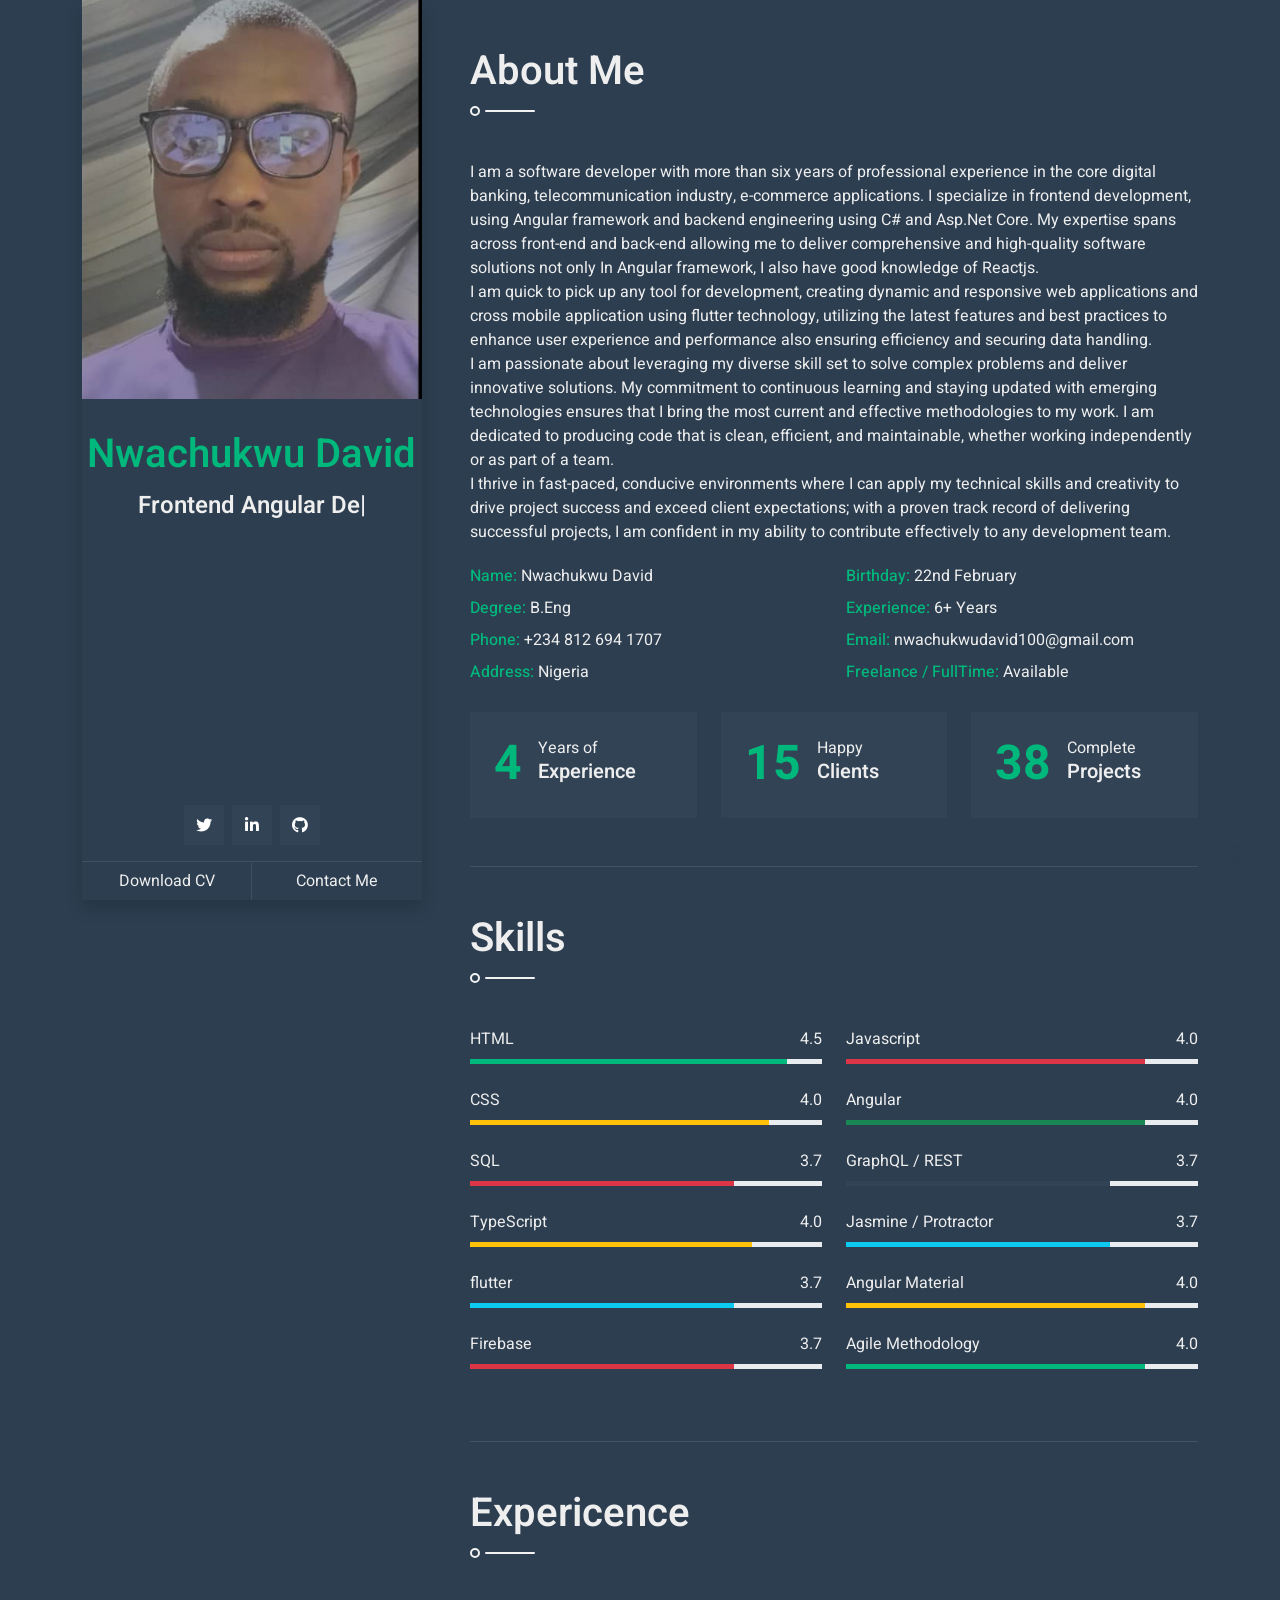
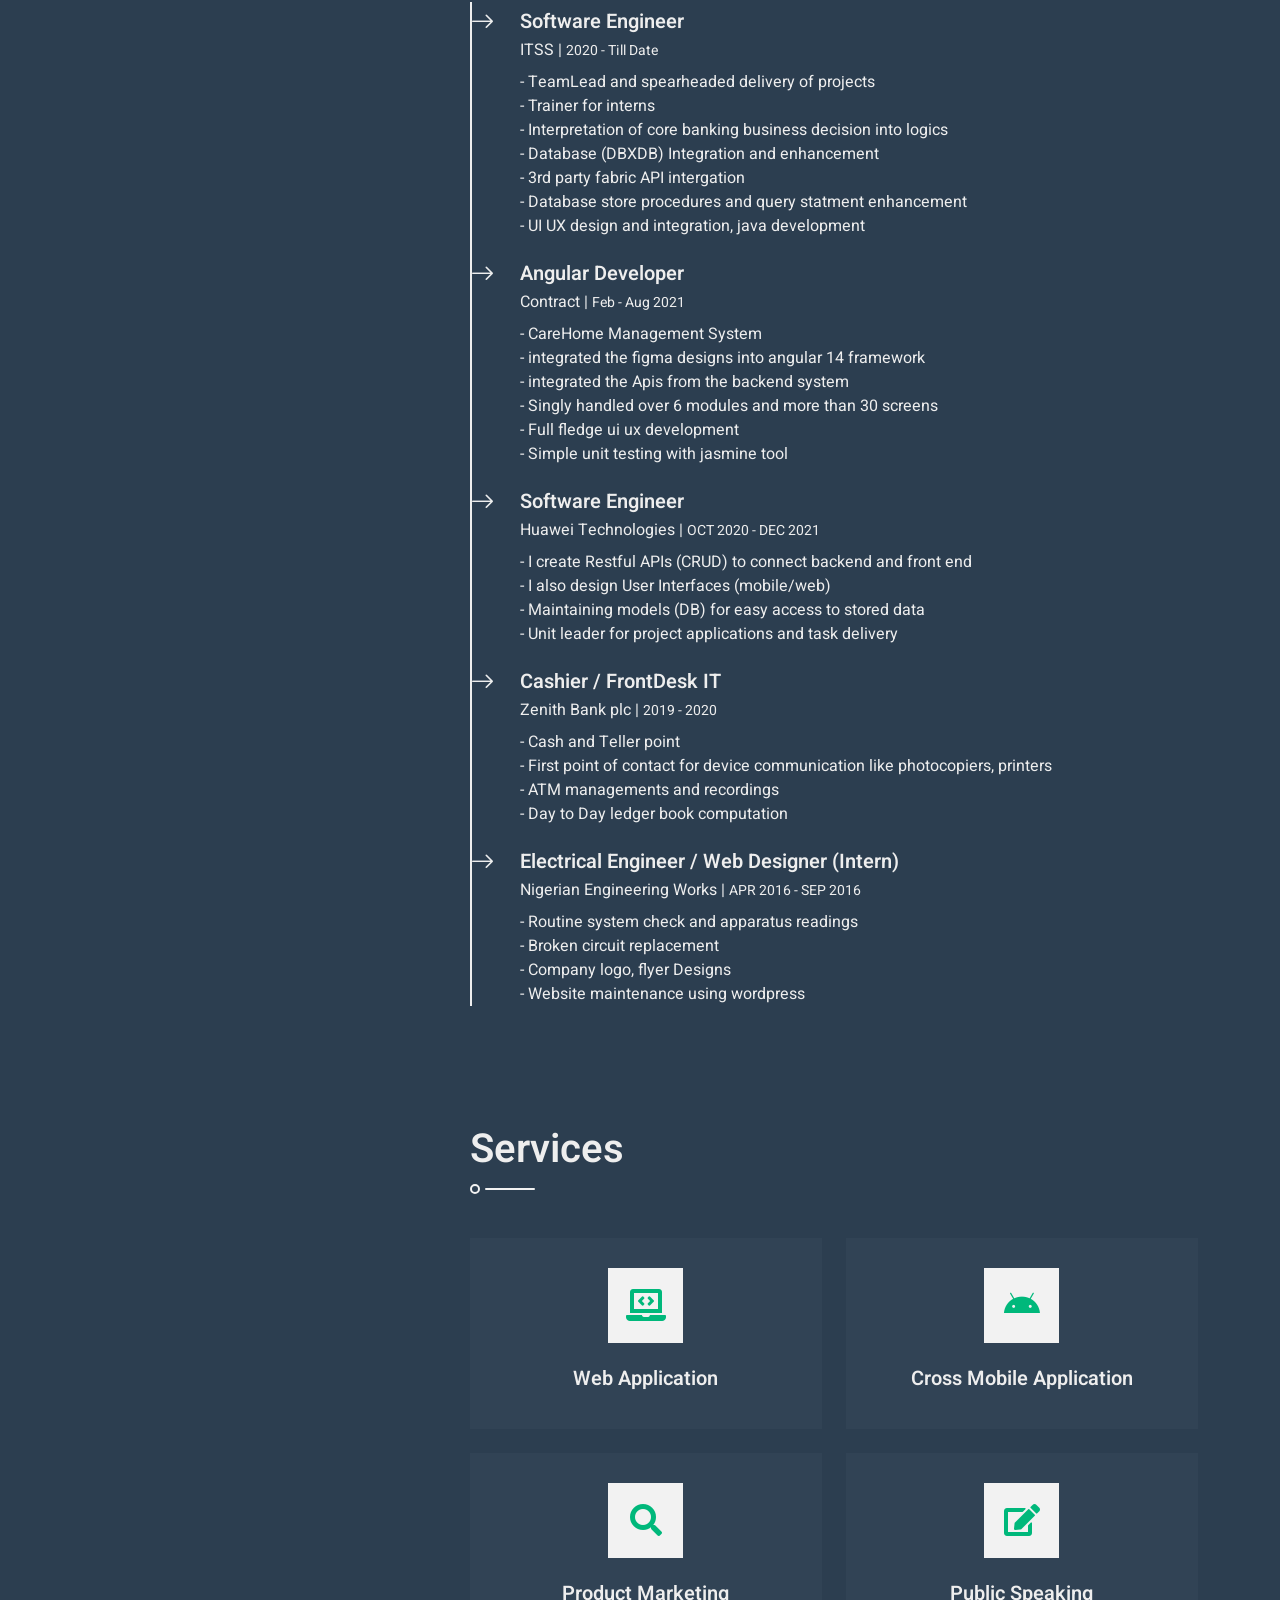
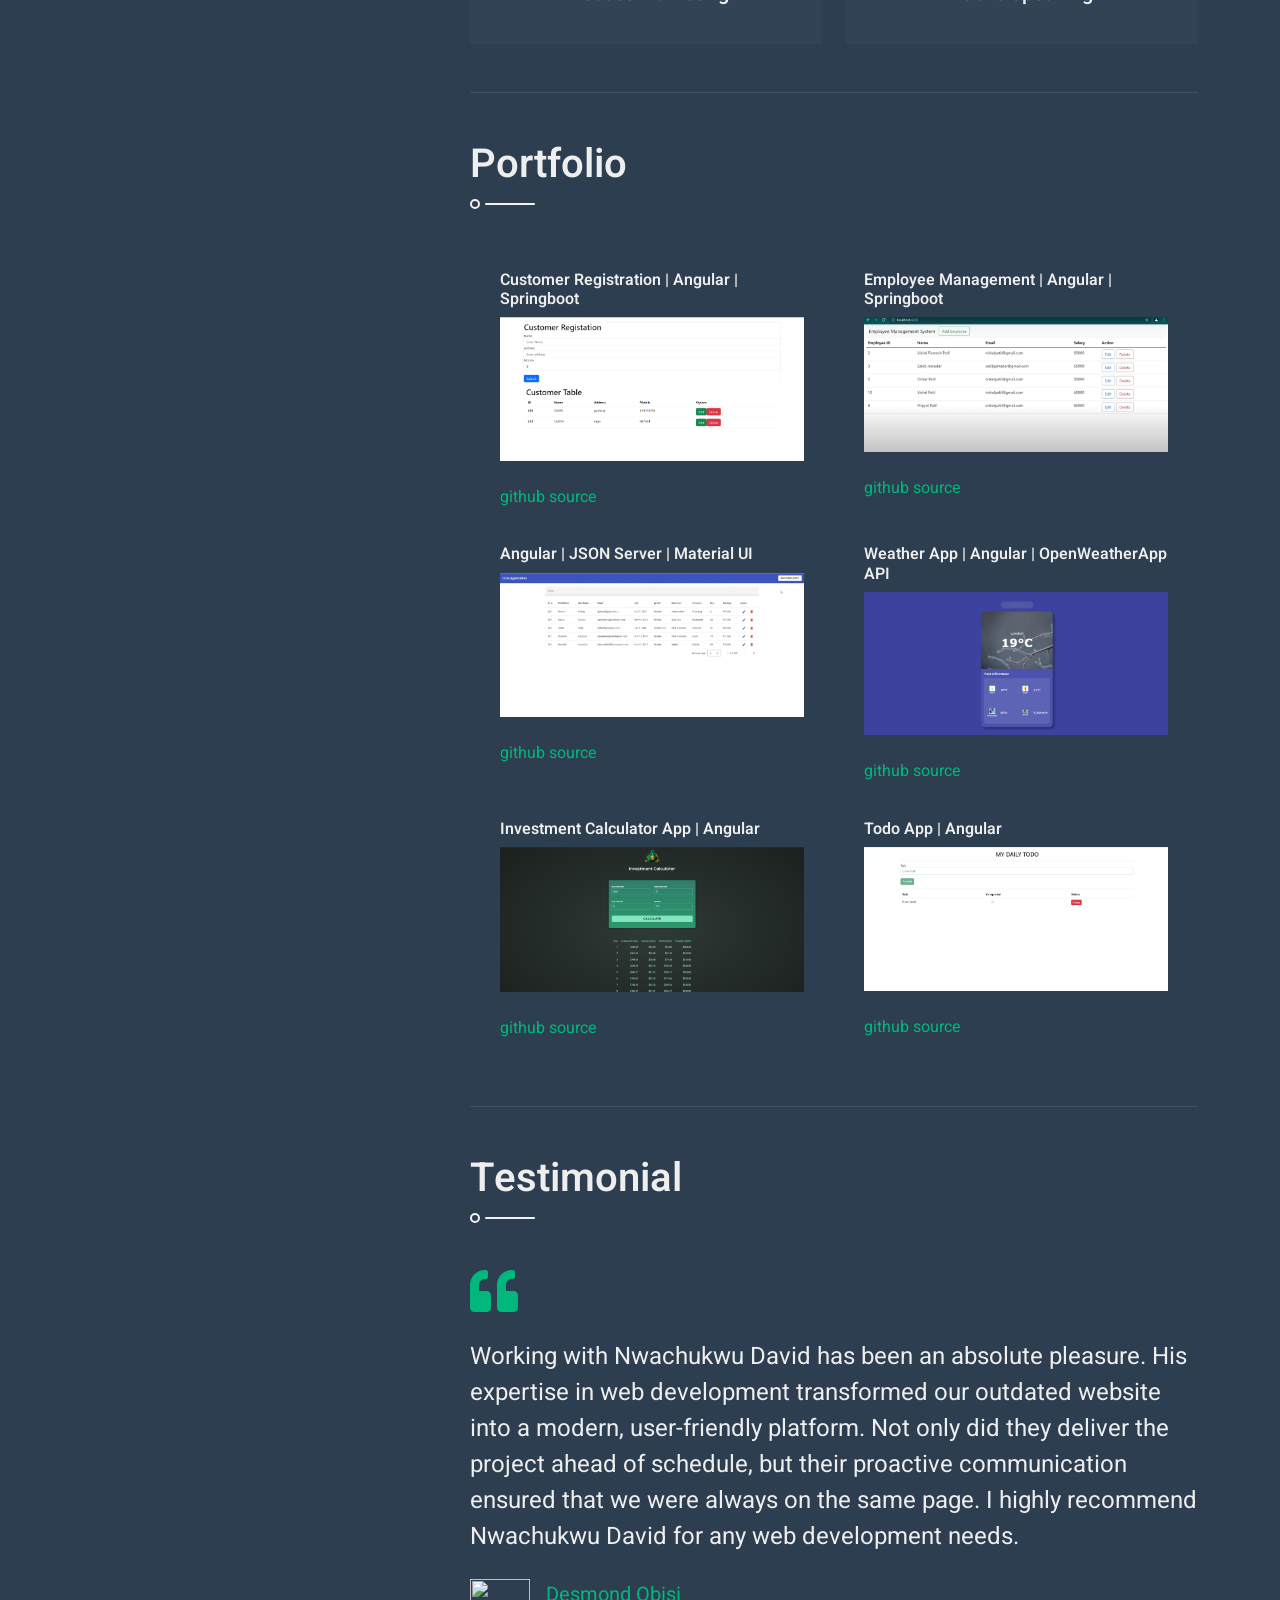
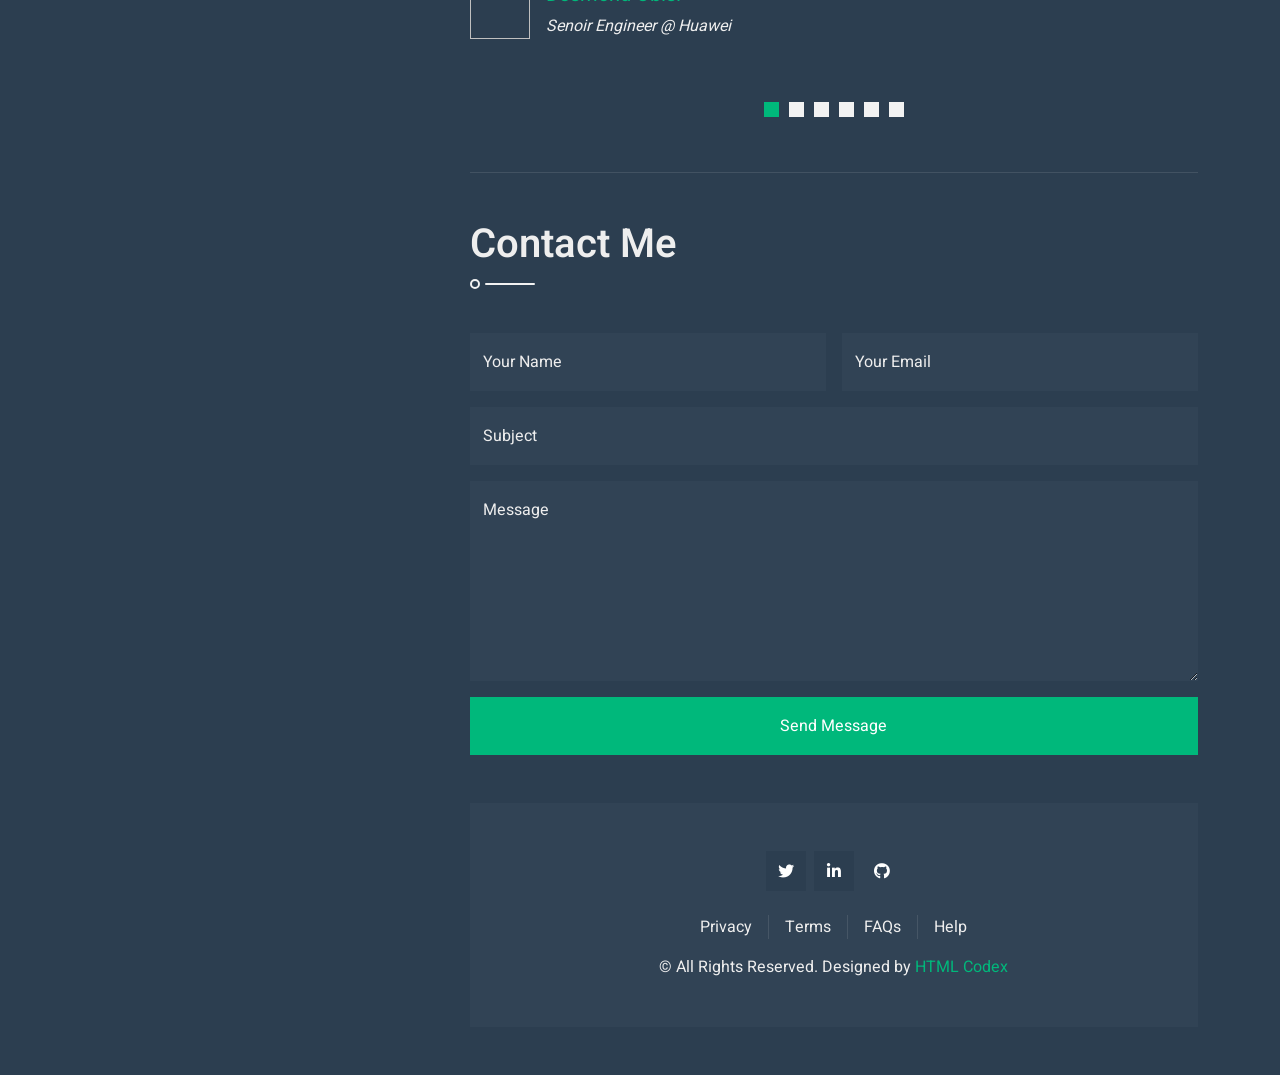
==== index.html @ 8268e92c "Update index.html" ====
<!DOCTYPE html>
<html lang="en">

<head>
    <met#aeb3b8et="utf-8">
        <title>Nwachukwu David Portfolio</title>
        <meta content="width=device-width, initial-scale=1.0" name="viewport">
        <meta content="Free Website Template" name="keywords">
        <meta content="Free Website Template" name="description">

        <!-- Favicon -->
        <link href="img/favicon.ico" rel="icon">

        <!-- Google Web Fonts -->
        <link rel="preconnect" href="https://fonts.googleapis.com">
        <link rel="preconnect" href="https://fonts.gstatic.com" crossorigin>
        <link href="https://fonts.googleapis.com/css2?family=Heebo:wght@300;400;500;600;700&display=swap"
            rel="stylesheet">

        <!-- Icon Font Stylesheet -->
        <link href="https://cdnjs.cloudflare.com/ajax/libs/font-awesome/5.10.0/css/all.min.css" rel="stylesheet">
        <link href="https://cdn.jsdelivr.net/npm/bootstrap-icons@1.4.1/font/bootstrap-icons.css" rel="stylesheet">

        <!-- Libraries Stylesheet -->
        <link href="lib/owlcarousel/assets/owl.carousel.min.css" rel="stylesheet">
        <link href="lib/lightbox/css/lightbox.min.css" rel="stylesheet">
        <link href="lib/animate/animate.min.css" rel="stylesheet">

        <!-- Customized Bootstrap Stylesheet -->
        <link href="css/bootstrap.min.css" rel="stylesheet">

        <!-- Template Stylesheet -->
        <link href="css/style.css" rel="stylesheet">


        <!-- additional features  -->
        <!-- <link href="https://maxcdn.bootstrapcdn.com/bootstrap/4.5.2/css/bootstrap.min.css" rel="stylesheet"> -->
        <style>
            .image-container {
                width: 45%;
                margin: 2.5%;
                cursor: pointer;
            }

            .image-container img {
                width: 100%;
                height: auto;
            }

            .row {
                display: flex;
                flex-wrap: wrap;
                justify-content: center;
            }

            .modal-lg-custom {
                max-width: 90%;
            }
        </style>


        <!-- ended here -->
</head>

<body>
    <!-- Spinner Start -->
    <div id="spinner"
        class="show bg-white position-fixed translate-middle w-100 vh-100 top-50 start-50 d-flex align-items-center justify-content-center">
        <div class="spinner-border text-primary" style="width: 3rem; height: 3rem;" role="status">
            <span class="sr-only">Loading...</span>
        </div>
    </div>
    <!-- Spinner End -->

    <div class="container">
        <div class="row g-5">
            <div class="col-lg-4 sticky-lg-top vh-100">
                <div class="d-flex flex-column h-100 text-center overflow-auto shadow">
                    <img class="w-100 img-fluid mb-4" src="img/profile.PNG" alt="Image">
                    <h1 class="text-primary mt-2">Nwachukwu David</h1>
                    <div class="mb-4" style="height: 22px;">
                        <h4 class="typed-text-output d-inline-block text-light"></h4>
                        <div class="typed-text d-none"> Frontend Angular Developer, C#/.netCore developer </div>
                    </div>
                    <div class="d-flex justify-content-center mt-auto mb-3">
                        <a class="btn btn-secondary btn-square mx-1" href="https://x.com/davidsureway40"><i
                                class="fab fa-twitter"></i></a>
                        <!-- <a class="btn btn-secondary btn-square mx-1" href="#"><i class="fab fa-facebook-f"></i></a> -->
                        <a class="btn btn-secondary btn-square mx-1"
                            href="https://linkedin.com/in/nwachukwu-david-996a37185"><i
                                class="fab fa-linkedin-in"></i></a>
                        <a class="btn btn-secondary btn-square mx-1" href="https://github.com/Sureway100"><i
                                class="fab fa-github"></i></a>
                    </div>
                    <div class="d-flex align-items-end justify-content-between border-top">
                        <!-- <a href="" class="btn w-50 border-end"> -->
                        <button id="downloadBtn" class="btn w-50 border-end">Download CV</button>
                        <!-- </a> -->
                        <a href="#contact" class="btn w-50 btn-scroll">Contact Me</a>
                    </div>
                </div>
            </div>
            <div class="col-lg-8">
                <!-- About Start -->
                <section class="py-5 border-bottom wow fadeInUp" data-wow-delay="0.1s">
                    <h1 class="title pb-3 mb-5">About Me</h1>
                    <p>
                        I am a software developer with more than six years of professional experience in the core digital banking, 
                        telecommunication industry, e-commerce applications. 
                        I specialize in frontend development, using Angular framework and backend engineering using C# and Asp.Net Core.
                        My expertise spans across front-end and back-end allowing me to deliver comprehensive and
                        high-quality software solutions not
                        only In Angular framework, I also have good knowledge of Reactjs. <br>
                        I am quick to pick up any tool for development, creating dynamic and responsive web applications
                        and cross mobile application using flutter technology, utilizing the
                        latest features and best practices to enhance user experience and performance also ensuring
                        efficiency and securing data handling. <br>

                        I am passionate about leveraging my diverse skill set to solve complex problems and deliver
                        innovative solutions. My
                        commitment to continuous learning and staying updated with emerging technologies ensures that I
                        bring the most current
                        and effective methodologies to my work. I am dedicated to producing code that is clean,
                        efficient, and maintainable,
                        whether working independently or as part of a team. <br>

                        I thrive in fast-paced, conducive environments where I can apply my technical skills and
                        creativity to drive project success and
                        exceed client expectations; with a proven track record of delivering successful projects, I am
                        confident in my ability
                        to contribute effectively to any development team.

                    </p>
                    <div class="row mb-4">
                        <div class="col-sm-6 py-1">
                            <span class="fw-medium text-primary">Name:</span> Nwachukwu David
                        </div>
                        <div class="col-sm-6 py-1">
                            <span class="fw-medium text-primary">Birthday:</span> 22nd February
                        </div>
                        <div class="col-sm-6 py-1">
                            <span class="fw-medium text-primary">Degree:</span> B.Eng
                        </div>
                        <div class="col-sm-6 py-1">
                            <span class="fw-medium text-primary">Experience:</span> 6+ Years
                        </div>
                        <div class="col-sm-6 py-1">
                            <span class="fw-medium text-primary">Phone:</span> +234 812 694 1707
                        </div>
                        <div class="col-sm-6 py-1">
                            <span class="fw-medium text-primary">Email:</span> nwachukwudavid100@gmail.com
                        </div>
                        <div class="col-sm-6 py-1">
                            <span class="fw-medium text-primary">Address:</span> Nigeria
                        </div>
                        <div class="col-sm-6 py-1">
                            <span class="fw-medium text-primary">Freelance / FullTime:</span> Available
                        </div>
                    </div>
                    <div class="row g-4">
                        <div class="col-md-4 col-lg-6 col-xl-4">
                            <div class="d-flex bg-secondary p-4">
                                <h1 class="flex-shrink-0 display-5 text-primary mb-0" data-toggle="counter-up">5</h1>
                                <div class="ps-3">
                                    <p class="mb-0">Years of</p>
                                    <h5 class="mb-0">Experience</h5>
                                </div>
                            </div>
                        </div>
                        <div class="col-md-4 col-lg-6 col-xl-4">
                            <div class="d-flex bg-secondary p-4">
                                <h1 class="flex-shrink-0 display-5 text-primary mb-0" data-toggle="counter-up">20</h1>
                                <div class="ps-3">
                                    <p class="mb-0">Happy</p>
                                    <h5 class="mb-0">Clients</h5>
                                </div>
                            </div>
                        </div>
                        <div class="col-md-4 col-lg-6 col-xl-4">
                            <div class="d-flex bg-secondary p-4">
                                <h1 class="flex-shrink-0 display-5 text-primary mb-0" data-toggle="counter-up">50</h1>
                                <div class="ps-3">
                                    <p class="mb-0">Complete</p>
                                    <h5 class="mb-0">Projects</h5>
                                </div>
                            </div>
                        </div>
                    </div>
                </section>
                <!-- About End -->

                <!-- Skills Start -->
                <section class="py-5 border-bottom wow fadeInUp" data-wow-delay="0.1s">
                    <h1 class="title pb-3 mb-5">Skills</h1>
                    <div class="row">
                        <div class="col-sm-6">
                            <div class="skill mb-4">
                                <div class="d-flex justify-content-between">
                                    <p class="mb-2">HTML</p>
                                    <p class="mb-2">4.5</p>
                                </div>
                                <div class="progress">
                                    <div class="progress-bar bg-primary" role="progressbar" aria-valuenow="90"
                                        aria-valuemin="0" aria-valuemax="100"></div>
                                </div>
                            </div>
                            <div class="skill mb-4">
                                <div class="d-flex justify-content-between">
                                    <p class="mb-2">CSS</p>
                                    <p class="mb-2">4.0</p>
                                </div>
                                <div class="progress">
                                    <div class="progress-bar bg-warning" role="progressbar" aria-valuenow="85"
                                        aria-valuemin="0" aria-valuemax="100"></div>
                                </div>
                            </div>
                            <div class="skill mb-4">
                                <div class="d-flex justify-content-between">
                                    <p class="mb-2">SQL</p>
                                    <p class="mb-2">3.7</p>
                                </div>
                                <div class="progress">
                                    <div class="progress-bar bg-danger" role="progressbar" aria-valuenow="75"
                                        aria-valuemin="0" aria-valuemax="100"></div>
                                </div>
                            </div>

                            <!-- // -->
                            <div class="skill mb-4">
                                <div class="d-flex justify-content-between">
                                    <p class="mb-2">TypeScript</p>
                                    <p class="mb-2">4.0</p>
                                </div>
                                <div class="progress">
                                    <div class="progress-bar bg-warning" role="progressbar" aria-valuenow="80"
                                        aria-valuemin="0" aria-valuemax="100"></div>
                                </div>
                            </div>

                            <!-- // -->

                            <div class="skill mb-4">
                                <div class="d-flex justify-content-between">
                                    <p class="mb-2"> flutter</p>
                                    <p class="mb-2">3.7</p>
                                </div>
                                <div class="progress">
                                    <div class="progress-bar bg-info" role="progressbar" aria-valuenow="75"
                                        aria-valuemin="0" aria-valuemax="100"></div>
                                </div>
                            </div>

                            <!-- // -->
                            <div class="skill mb-4">
                                <div class="d-flex justify-content-between">
                                    <p class="mb-2">Firebase</p>
                                    <p class="mb-2">3.7</p>
                                </div>
                                <div class="progress">
                                    <div class="progress-bar bg-danger" role="progressbar" aria-valuenow="75"
                                        aria-valuemin="0" aria-valuemax="100">
                                    </div>
                                </div>
                            </div>
                        </div>
                        <div class="col-sm-6">
                            <div class="skill mb-4">
                                <div class="d-flex justify-content-between">
                                    <p class="mb-2">Javascript</p>
                                    <p class="mb-2">4.0</p>
                                </div>
                                <div class="progress">
                                    <div class="progress-bar bg-danger" role="progressbar" aria-valuenow="85"
                                        aria-valuemin="0" aria-valuemax="100"></div>
                                </div>
                            </div>
                            <div class="skill mb-4">
                                <div class="d-flex justify-content-between">
                                    <p class="mb-2">Angular</p>
                                    <p class="mb-2">4.0</p>
                                </div>
                                <div class="progress">
                                    <div class="progress-bar bg-success" role="progressbar" aria-valuenow="85"
                                        aria-valuemin="0" aria-valuemax="100"></div>
                                </div>
                            </div>
                            <div class="skill mb-4">
                                <div class="d-flex justify-content-between">
                                    <p class="mb-2">GraphQL / REST</p>
                                    <p class="mb-2">3.7</p>
                                </div>
                                <div class="progress">
                                    <div class="progress-bar bg-secondary" role="progressbar" aria-valuenow="75"
                                        aria-valuemin="0" aria-valuemax="100"></div>
                                </div>
                            </div>

                            <!-- // -->
                            <div class="skill mb-4">
                                <div class="d-flex justify-content-between">
                                    <p class="mb-2"> Jasmine / Protractor </p>
                                    <p class="mb-2">3.7</p>
                                </div>
                                <div class="progress">
                                    <div class="progress-bar bg-info" role="progressbar" aria-valuenow="75"
                                        aria-valuemin="0" aria-valuemax="100">
                                    </div>
                                </div>
                            </div>

                            <!-- // -->
                            <div class="skill mb-4">
                                <div class="d-flex justify-content-between">
                                    <p class="mb-2">Angular Material</p>
                                    <p class="mb-2">4.0</p>
                                </div>
                                <div class="progress">
                                    <div class="progress-bar bg-warning" role="progressbar" aria-valuenow="85"
                                        aria-valuemin="0" aria-valuemax="100"></div>
                                </div>
                            </div>

                            <!-- // -->
                            <div class="skill mb-4">
                                <div class="d-flex justify-content-between">
                                    <p class="mb-2">Agile Methodology</p>
                                    <p class="mb-2">4.0</p>
                                </div>
                                <div class="progress">
                                    <div class="progress-bar bg-primary" role="progressbar" aria-valuenow="85"
                                        aria-valuemin="0" aria-valuemax="100"></div>
                                </div>
                            </div>
                        </div>
                    </div>
                </section>
                <!-- Skills End -->

                <!-- Expericence Start -->
                <section class="py-5 wow fadeInUp" data-wow-delay="0.1s">
                    <h1 class="title pb-3 mb-5">Expericence</h1>
                    <div class="border-start border-2 border-light pt-2 ps-5">
                        <div class="position-relative mb-4">
                            <span class="bi bi-arrow-right fs-4 text-light position-absolute"
                                style="top: -5px; left: -50px;"></span>
                            <h5 class="mb-1">Software Engineer</h5>
                            <p class="mb-2">ITSS | <small>2020 - Till Date</small></p>
                            <p>
                                - TeamLead and spearheaded delivery of projects <br>
                                - Trainer for interns <br>
                                - Interpretation of core banking business decision into logics <br>
                                - Database (DBXDB) Integration and enhancement <br>
                                - 3rd party fabric API intergation <br>
                                - Database store procedures and query statment enhancement <br>
                                - UI UX design and integration, java development <br>
                            </p>
                        </div>
                        <!-- //// -->

                        <div class="position-relative mb-4">
                            <span class="bi bi-arrow-right fs-4 text-light position-absolute"
                                style="top: -5px; left: -50px;"></span>
                            <h5 class="mb-1">Angular Developer</h5>
                            <p class="mb-2">Contract | <small> Feb - Aug 2021</small></p>
                            <p>
                                - CareHome Management System <br>
                                - integrated the figma designs into angular 14 framework <br>
                                - integrated the Apis from the backend system <br>
                                - Singly handled over 6 modules and more than 30 screens <br>
                                - Full fledge ui ux development <br>
                                - Simple unit testing with jasmine tool <br>
                            </p>
                        </div>
                        <!-- /// -->
                        <div class="position-relative mb-4">
                            <span class="bi bi-arrow-right fs-4 text-light position-absolute"
                                style="top: -5px; left: -50px;"></span>
                            <h5 class="mb-1"> Software Engineer </h5>
                            <p class="mb-2">Huawei Technologies | <small>OCT 2020 - DEC 2021</small></p>
                            <p>
                                - I create Restful APIs (CRUD) to connect backend and front end <br>
                                - I also design User Interfaces (mobile/web) <br>
                                - Maintaining models (DB) for easy access to stored data <br>
                                - Unit leader for project applications and task delivery <br>
                            </p>
                        </div>
                        <div class="position-relative mb-4">
                            <span class="bi bi-arrow-right fs-4 text-light position-absolute"
                                style="top: -5px; left: -50px;"></span>
                            <h5 class="mb-1"> Cashier / FrontDesk IT</h5>
                            <p class="mb-2">Zenith Bank plc | <small>2019 - 2020</small></p>
                            <p>
                                - Cash and Teller point <br>
                                - First point of contact for device communication like photocopiers, printers <br>
                                - ATM managements and recordings <br>
                                - Day to Day ledger book computation <br>
                            </p>

                        </div>
                        <div class="position-relative mb-4">
                            <span class="bi bi-arrow-right fs-4 text-light position-absolute"
                                style="top: -5px; left: -50px;"></span>
                            <h5 class="mb-1">Electrical Engineer / Web Designer (Intern) </h5>
                            <p class="mb-2">Nigerian Engineering Works | <small>APR 2016 - SEP 2016</small></p>
                            <p>
                                - Routine system check and apparatus readings <br>
                                - Broken circuit replacement <br>
                                - Company logo, flyer Designs <br>
                                - Website maintenance using wordpress <br>
                            </p>
                        </div>
                    </div>
                </section>
                <!-- Expericence End -->

                <!-- Subscribe Start -->
                <!-- <section class="wow fadeInUp" data-wow-delay="0.1s">
                        <div class="bg-secondary text-center p-5">
                            <h1 class="text-white font-weight-bold">Subscribe My Newsletter</h1>
                            <p class="text-white">Subscribe and get my latest article in your inbox</p>
                            <div class="position-relative w-100">
                                <input class="form-control bg-dark border-0 w-100 py-3 ps-4 pe-5" type="text" placeholder="Your email">
                                <button type="button" class="btn btn-primary py-2 position-absolute top-0 end-0 mt-2 me-2">Subscribe</button>
                            </div>
                        </div>
                    </section> -->
                <!-- Subscribe End -->

                <!-- Services Start -->
                <section class="py-5 border-bottom wow fadeInUp" data-wow-delay="0.1s">
                    <h1 class="title pb-3 mb-5">Services</h1>
                    <div class="row g-4">
                        <div class="col-md-6">
                            <div class="service-item">
                                <i class="fa fa-2x fa-laptop-code mx-auto mb-4"></i>
                                <h5 class="mb-2">Web Application</h5>
                                <!-- <p class="mb-0">Justo sit justo eos amet tempor amet clita amet ipsum eos elitr. Amet lorem lorem lorem est amet labore</p> -->
                            </div>
                        </div>
                        <div class="col-md-6">
                            <div class="service-item">
                                <i class="fab fa-2x fa-android mx-auto mb-4"></i>
                                <h5 class="mb-2">Cross Mobile Application</h5>
                                <!-- <p class="mb-0">Justo sit justo eos amet tempor amet clita amet ipsum eos elitr. Amet lorem lorem lorem est amet labore</p> -->
                            </div>
                        </div>
                        <div class="col-md-6">
                            <div class="service-item">
                                <i class="fa fa-2x fa-search mx-auto mb-4"></i>
                                <h5 class="mb-2">Product Marketing</h5>
                                <!-- <p class="mb-0">Justo sit justo eos amet tempor amet clita amet ipsum eos elitr. Amet lorem lorem lorem est amet labore</p> -->
                            </div>
                        </div>
                        <div class="col-md-6">
                            <div class="service-item">
                                <i class="fa fa-2x fa-edit mx-auto mb-4"></i>
                                <h5 class="mb-2">Public Speaking</h5>
                                <!-- <p class="mb-0">Justo sit justo eos amet tempor amet clita amet ipsum eos elitr. Amet lorem lorem lorem est amet labore</p> -->
                            </div>
                        </div>
                    </div>
                </section>
                <!-- Services End -->

                <!-- Portfolio Start -->
                <!-- <section class="py-5 border-bottom wow fadeInUp" data-wow-delay="0.1s">
                        <h1 class="title pb-3 mb-5">Portfolio</h1>
                        <div class="row">
                            <div class="col-12">
                                <div class="row">
                                    <div class="col-12 text-center mb-2">
                                        <ul class="list-inline mb-4" id="portfolio-flters">
                                            <li class="btn btn-secondary active"  data-filter="*"><i class="fa fa-star me-2"></i>All</li>
                                            <li class="btn btn-secondary" data-filter=".first"><i class="fa fa-laptop-code me-2"></i>Design</li>
                                            <li class="btn btn-secondary" data-filter=".second"><i class="fa fa-mobile-alt me-2"></i>Development</li>
                                        </ul>
                                    </div>
                                </div>
                                <div class="row portfolio-container">
                                    <div class="col-md-6 mb-4 portfolio-item first">
                                        <div class="position-relative overflow-hidden mb-2">
                                            <img class="img-fluid w-100" src="img/weather-app.png" alt="" width="50%" height="2250px" !important>
                                            <div class="portfolio-btn d-flex align-items-center justify-content-center">
                                                <a href="img/weather-app2.png" data-lightbox="portfolio">
                                                    <i class="bi bi-plus text-light"></i>
                                                </a>
                                            </div>
                                        </div>
                                    </div>
                                    <div class="col-md-6 mb-4 portfolio-item second">
                                        <div class="position-relative overflow-hidden mb-2">
                                            <img class="img-fluid w-100" src="img/profile.jpg" alt="">
                                            <div class="portfolio-btn d-flex align-items-center justify-content-center">
                                                <a href="img/portfolio-2.jpg" data-lightbox="portfolio">
                                                    <i class="bi bi-plus text-light"></i>
                                                </a>
                                            </div>
                                        </div>
                                    </div>
                                    <div class="col-md-6 mb-4 portfolio-item first">
                                        <div class="position-relative overflow-hidden mb-2">
                                            <img class="img-fluid w-100" src="img/portfolio-3.jpg" alt="">
                                            <div class="portfolio-btn d-flex align-items-center justify-content-center">
                                                <a href="img/portfolio-3.jpg" data-lightbox="portfolio">
                                                    <i class="bi bi-plus text-light"></i>
                                                </a>
                                            </div>
                                        </div>
                                    </div>
                                    <div class="col-md-6 mb-4 portfolio-item second">
                                        <div class="position-relative overflow-hidden mb-2">
                                            <img class="img-fluid w-100" src="img/portfolio-4.jpg" alt="">
                                            <div class="portfolio-btn d-flex align-items-center justify-content-center">
                                                <a href="img/portfolio-4.jpg" data-lightbox="portfolio">
                                                    <i class="bi bi-plus text-light"></i>
                                                </a>
                                            </div>
                                        </div>
                                    </div>
                                </div>
                            </div>
                        </div>
                    </section> -->
                <!-- Portfolio End -->


                <!-- -- additional information started
--
--
--
--
-- -->

                <!-- Portfolio Start -->
                <section class="py-5 border-bottom wow fadeInUp" data-wow-delay="0.1s">
                    <h1 class="title pb-3 mb-5">Portfolio</h1>
                    <div class="row">

                        <div class="row">
                            <!-- intermediate projects -->
                            <div class="image-container" data-toggle="modal" data-target="#carouselModal5">
                                <h6> Customer Registration | Angular | Springboot</h6>
                                <img src="img/customerreg1.png" alt="Image 1">
                                <br> <br>
                                <a
                                    href="https://github.com/Sureway100/java_angular/tree/main/full%20stack%20customer%20registration%20with%20springboot%20and%20angular">
                                    github
                                    source</a>
                            </div>


                            <div class="image-container" data-toggle="modal" data-target="#carouselModal6">
                                <h6> Employee Management | Angular | Springboot</h6>
                                <img src="img/employeemgt1.png" alt="Image 1">
                                <br> <br>
                                <a
                                    href="https://github.com/Sureway100/java_angular/tree/main/full%20stack%20employee%20management%20system%20with%20springboot%20and%20angular">
                                    github
                                    source</a>
                            </div>


                            <!-- beginners projects -->
                            <div class="image-container" data-toggle="modal" data-target="#carouselModal1">
                                <h6> Angular | JSON Server | Material UI</h6>
                                <img src="img/crud-material-ui1.png" alt="Image 1">
                                <br> <br>
                                <a
                                    href="https://github.com/Sureway100/java_angular/tree/main/angular-crud-material%20ui">
                                    github source</a>
                            </div>
                            <div class="image-container" data-toggle="modal" data-target="#carouselModal2">
                                <h6> Weather App | Angular | OpenWeatherApp API</h6>
                                <img src="img/weather-app1.png" alt="Image 2">
                                <br> <br>
                                <a
                                    href="https://github.com/Sureway100/java_angular/tree/main/weather%20app/final%20part/weatherApp">
                                    github source</a>
                            </div>
                            <div class="image-container" data-toggle="modal" data-target="#carouselModal3">
                                <h6> Investment Calculator App | Angular </h6>
                                <img src="img/calculator1.png" alt="Image 3">
                                <br> <br>
                                <a href="https://github.com/Sureway100/java_angular/tree/main/investment-calculator">
                                    github source</a>
                            </div>
                            <div class="image-container" data-toggle="modal" data-target="#carouselModal4">
                                <h6> Todo App | Angular </h6>
                                <img src="img/todo1.png" alt="Image 4">
                                <br> <br>
                                <a href="https://github.com/Sureway100/java_angular/tree/main/todolist"> github
                                    source</a>
                            </div>
                        </div>

                        <!-- Modal for Image 1 -->
                        <div class="modal fade" id="carouselModal1" tabindex="-1" role="dialog"
                            aria-labelledby="carouselModal1Label" aria-hidden="true">
                            <div class="modal-dialog modal-lg-custom" role="document">
                                <div class="modal-content">
                                    <div class="modal-body">
                                        <div id="carouselExample1" class="carousel slide" data-ride="carousel">
                                            <div class="carousel-inner">
                                                <div class="carousel-item active">
                                                    <img class="d-block w-100" src="img/crud-material-ui2.png"
                                                        alt="First slide">
                                                </div>
                                                <!-- <div class="carousel-item">
                            <img class="d-block w-100" src="" alt="Second slide">
                        </div>
                        <div class="carousel-item">
                            <img class="d-block w-100" src="" alt="Third slide">
                        </div> -->
                                            </div>
                                            <a class="carousel-control-prev" href="#carouselExample1" role="button"
                                                data-slide="prev">
                                                <span class="carousel-control-prev-icon" aria-hidden="true"></span>
                                                <span class="sr-only">Previous</span>
                                            </a>
                                            <a class="carousel-control-next" href="#carouselExample1" role="button"
                                                data-slide="next">
                                                <span class="carousel-control-next-icon" aria-hidden="true"></span>
                                                <span class="sr-only">Next</span>
                                            </a>
                                        </div>
                                    </div>
                                </div>
                            </div>
                        </div>

                        <!-- Repeat similar modal structures for Image 2, Image 3, and Image 4 -->
                        <!-- Modal for Image 2 -->
                        <div class="modal fade" id="carouselModal2" tabindex="-1" role="dialog"
                            aria-labelledby="carouselModal2Label" aria-hidden="true">
                            <div class="modal-dialog modal-lg-custom" role="document">
                                <div class="modal-content">
                                    <div class="modal-body">
                                        <div id="carouselExample2" class="carousel slide" data-ride="carousel">
                                            <div class="carousel-inner">
                                                <div class="carousel-item active">
                                                    <img class="d-block w-100" src="img/weather-app1.png"
                                                        alt="First slide">
                                                </div>
                                                <div class="carousel-item">
                                                    <img class="d-block w-100" src="img/weather-app2.png"
                                                        alt="Second slide">
                                                </div>
                                                <div class="carousel-item">
                                                    <img class="d-block w-100" src="img/weather-app3.png"
                                                        alt="Third slide">
                                                </div>
                                            </div>
                                            <a class="carousel-control-prev" href="#carouselExample2" role="button"
                                                data-slide="prev">
                                                <span class="carousel-control-prev-icon" aria-hidden="true"></span>
                                                <span class="sr-only">Previous</span>
                                            </a>
                                            <a class="carousel-control-next" href="#carouselExample2" role="button"
                                                data-slide="next">
                                                <span class="carousel-control-next-icon" aria-hidden="true"></span>
                                                <span class="sr-only">Next</span>
                                            </a>
                                        </div>
                                    </div>
                                </div>
                            </div>
                        </div>

                        <!-- Modal for Image 3 -->
                        <div class="modal fade" id="carouselModal3" tabindex="-1" role="dialog"
                            aria-labelledby="carouselModal3Label" aria-hidden="true">
                            <div class="modal-dialog modal-lg-custom" role="document">
                                <div class="modal-content">
                                    <div class="modal-body">
                                        <div id="carouselExample3" class="carousel slide" data-ride="carousel">
                                            <div class="carousel-inner">
                                                <div class="carousel-item active">
                                                    <img class="d-block w-100" src="img/calculator1.png"
                                                        alt="First slide">
                                                </div>
                                                <div class="carousel-item">
                                                    <img class="d-block w-100" src="img/calculator2.png"
                                                        alt="Second slide">
                                                </div>
                                                <!-- <div class="carousel-item">
                            <img class="d-block w-100" src="image3-2.jpg" alt="Third slide">
                        </div> -->
                                            </div>
                                            <a class="carousel-control-prev" href="#carouselExample3" role="button"
                                                data-slide="prev">
                                                <span class="carousel-control-prev-icon" aria-hidden="true"></span>
                                                <span class="sr-only">Previous</span>
                                            </a>
                                            <a class="carousel-control-next" href="#carouselExample3" role="button"
                                                data-slide="next">
                                                <span class="carousel-control-next-icon" aria-hidden="true"></span>
                                                <span class="sr-only">Next</span>
                                            </a>
                                        </div>
                                    </div>
                                </div>
                            </div>
                        </div>

                        <!-- Modal for Image 4 -->
                        <div class="modal fade" id="carouselModal4" tabindex="-1" role="dialog"
                            aria-labelledby="carouselModal4Label" aria-hidden="true">
                            <div class="modal-dialog modal-lg-custom" role="document">
                                <div class="modal-content">
                                    <div class="modal-body">
                                        <div id="carouselExample4" class="carousel slide" data-ride="carousel">
                                            <div class="carousel-inner">
                                                <div class="carousel-item active">
                                                    <img class="d-block w-100" src="img/todo1.png" alt="First slide">
                                                </div>
                                                <div class="carousel-item">
                                                    <img class="d-block w-100" src="img/todo2.png" alt="Second slide">
                                                </div>
                                                <div class="carousel-item">
                                                    <img class="d-block w-100" src="img/todo3.png" alt="Third slide">
                                                </div>
                                                <div class="carousel-item">
                                                    <img class="d-block w-100" src="img/todo4.png" alt="Fourth slide">
                                                </div>
                                                <div class="carousel-item">
                                                    <img class="d-block w-100" src="img/todo5.png" alt="Fifth slide">
                                                </div>
                                                <div class="carousel-item">
                                                    <img class="d-block w-100" src="img/todo6.png" alt="Sixth slide">
                                                </div>
                                            </div>
                                            <a class="carousel-control-prev" href="#carouselExample4" role="button"
                                                data-slide="prev">
                                                <span class="carousel-control-prev-icon" aria-hidden="true"></span>
                                                <span class="sr-only">Previous</span>
                                            </a>
                                            <a class="carousel-control-next" href="#carouselExample4" role="button"
                                                data-slide="next">
                                                <span class="carousel-control-next-icon" aria-hidden="true"></span>
                                                <span class="sr-only">Next</span>
                                            </a>
                                        </div>
                                    </div>
                                </div>
                            </div>
                        </div>

                        <!-- Modal for Image 5 -->
                        <div class="modal fade" id="carouselModal5" tabindex="-1" role="dialog"
                            aria-labelledby="carouselModal1Label" aria-hidden="true">
                            <div class="modal-dialog modal-lg-custom" role="document">
                                <div class="modal-content">
                                    <div class="modal-body">
                                        <div id="carouselExample5" class="carousel slide" data-ride="carousel">
                                            <div class="carousel-inner">
                                                <div class="carousel-item active">
                                                    <img class="d-block w-100" src="img/customerreg2.png"
                                                        alt="First slide">
                                                </div>
                                                <div class="carousel-item">
                                                    <img class="d-block w-100" src="img/customerreg3.png"
                                                        alt="Second slide">
                                                </div>
                                                <div class="carousel-item">
                                                    <img class="d-block w-100" src="img/customerreg4.png"
                                                        alt="Third slide">
                                                </div>
                                                <div class="carousel-item">
                                                    <img class="d-block w-100" src="img/customerreg5.png"
                                                        alt="fourth slide">
                                                </div>
                                            </div>
                                            <a class="carousel-control-prev" href="#carouselExample5" role="button"
                                                data-slide="prev">
                                                <span class="carousel-control-prev-icon" aria-hidden="true"></span>
                                                <span class="sr-only">Previous</span>
                                            </a>
                                            <a class="carousel-control-next" href="#carouselExample5" role="button"
                                                data-slide="next">
                                                <span class="carousel-control-next-icon" aria-hidden="true"></span>
                                                <span class="sr-only">Next</span>
                                            </a>
                                        </div>
                                    </div>
                                </div>
                            </div>
                        </div>

                        <!-- Modal for Image 6 -->
                        <div class="modal fade" id="carouselModal6" tabindex="-1" role="dialog"
                            aria-labelledby="carouselModal1Label" aria-hidden="true">
                            <div class="modal-dialog modal-lg-custom" role="document">
                                <div class="modal-content">
                                    <div class="modal-body">
                                        <div id="carouselExample6" class="carousel slide" data-ride="carousel">
                                            <div class="carousel-inner">
                                                <div class="carousel-item active">
                                                    <img class="d-block w-100" src="img/employeemgt1.png"
                                                        alt="First slide">
                                                </div>
                                                <div class="carousel-item">
                                                    <img class="d-block w-100" src="img/employeemgt2.png"
                                                        alt="Second slide">
                                                </div>

                                            </div>
                                            <a class="carousel-control-prev" href="#carouselExample6" role="button"
                                                data-slide="prev">
                                                <span class="carousel-control-prev-icon" aria-hidden="true"></span>
                                                <span class="sr-only">Previous</span>
                                            </a>
                                            <a class="carousel-control-next" href="#carouselExample6" role="button"
                                                data-slide="next">
                                                <span class="carousel-control-next-icon" aria-hidden="true"></span>
                                                <span class="sr-only">Next</span>
                                            </a>
                                        </div>
                                    </div>
                                </div>
                            </div>
                        </div>



                    </div>
                </section>




                <!-- -- additional information ended
--
--
--
--
-- -->
                <!-- Portfolio End -->







                <!-- Testimonial Start -->
                <section class="py-5 border-bottom wow fadeInUp" data-wow-delay="0.1s">
                    <h1 class="title pb-3 mb-5">Testimonial</h1>
                    <div class="owl-carousel testimonial-carousel">
                        <div class="text-left">
                            <i class="fa fa-3x fa-quote-left text-primary mb-4"></i>
                            <p class="fs-4 mb-4">
                                Working with Nwachukwu David has been an absolute pleasure. His expertise in web
                                development transformed our
                                outdated website into a modern, user-friendly platform. Not only did they deliver the
                                project ahead of schedule, but
                                their proactive communication ensured that we were always on the same page. I highly
                                recommend Nwachukwu David for
                                any web development needs.
                            </p>
                            <div class="d-flex align-items-center">
                                <img class="img-fluid" src="" style="width: 60px; height: 60px;">
                                <div class="ps-3">
                                    <p class="text-primary fs-5 mb-1">Desmond Obisi</p>
                                    <i>Senoir Engineer @ Huawei</i>
                                </div>
                            </div>
                        </div>
                        <div class="text-left">
                            <i class="fa fa-3x fa-quote-left text-primary mb-4"></i>
                            <p class="fs-4 mb-4">
                                I've had the opportunity to work with many freelancers over the years, but David stands
                                out from the rest.
                                His attention to detail and creative approach to our branding project exceeded our
                                expectations. The marketing
                                materials they designed have received fantastic feedback from our clients, and we
                                couldn't be happier with the results.
                            </p>
                            <div class="d-flex align-items-center">
                                <img class="img-fluid" src="" style="width: 60px; height: 60px;">
                                <div class="ps-3">
                                    <p class="text-primary fs-5 mb-1">Madu Emmanuel</p>
                                    <i>Senoir Product Designer @ Reliance Infosystems</i>
                                </div>
                            </div>
                        </div>
                        <div class="text-left">
                            <i class="fa fa-3x fa-quote-left text-primary mb-4"></i>
                            <p class="fs-4 mb-4">
                                Our mobile app development project was complex and had a tight deadline, but Nwachukwu
                                David handled it with ease.
                                His technical skills and ability to adapt to changes were impressive. Not only met all
                                our requirements but also
                                provided valuable suggestions that improved the overall functionality of the app. We are
                                extremely satisfied with his
                                work and look forward to collaborating on future projects.
                            </p>
                            <div class="d-flex align-items-center">
                                <img class="img-fluid" src="" style="width: 60px; height: 60px;">
                                <div class="ps-3">
                                    <p class="text-primary fs-5 mb-1">Alabi Saheed</p>
                                    <i>Senoir Engineer @ Microsoft</i>
                                </div>
                            </div>
                        </div>
                        <div class="text-left">
                            <i class="fa fa-3x fa-quote-left text-primary mb-4"></i>
                            <p class="fs-4 mb-4">
                                I had the pleasure of working with David on a Core banking projects. His mentality,
                                coupled with a
                                deep understanding of software principles, resulted in stunning workflow that perfectly
                                captured our brand's essence. He
                                was professional, responsive, and a true collaborator. I am thrilled with the outcome
                                and would gladly work with
                                Nwachukwu David again
                            </p>
                            <div class="d-flex align-items-center">
                                <img class="img-fluid" src="" style="width: 60px; height: 60px;">
                                <div class="ps-3">
                                    <p class="text-primary fs-5 mb-1">Owarinta Elvis</p>
                                    <i>Software Engineer @ ITSS Global</i>
                                </div>
                            </div>
                        </div>
                        <div class="text-left">
                            <i class="fa fa-3x fa-quote-left text-primary mb-4"></i>
                            <p class="fs-4 mb-4">
                                Hiring Nwachukwu David for our e-commerce website redesign was one of the best decisions
                                we've made. His expertise
                                in UX/UI design and e-commerce platforms helped us create a seamless shopping experience
                                for our customers. Sales have
                                significantly increased since the redesign, and we continue to receive positive feedback
                                from users. Nwachukwu David
                                is an asset to any project.
                            </p>
                            <div class="d-flex align-items-center">
                                <img class="img-fluid" src="" style="width: 60px; height: 60px;">
                                <div class="ps-3">
                                    <p class="text-primary fs-5 mb-1">Able Baby Stores</p>
                                    <i>E-Commerce Store</i>
                                </div>
                            </div>
                        </div>
                        <div class="text-left">
                            <i class="fa fa-3x fa-quote-left text-primary mb-4"></i>
                            <p class="fs-4 mb-4">
                                Content creation and digital marketing can be challenging, but David made it look easy.
                                His writing skills and ability to
                                tailor content to our target audience were outstanding. He delivered high-quality
                                articles that not only met our
                                guidelines but also engaged our readers. His professionalism and timely delivery make
                                them a top choice for any
                                content-related projects
                            </p>
                            <div class="d-flex align-items-center">
                                <img class="img-fluid" src="" style="width: 60px; height: 60px;">
                                <div class="ps-3">
                                    <p class="text-primary fs-5 mb-1">Flourish</p>
                                    <i>Product Designer / Social media Manager</i>
                                </div>
                            </div>
                        </div>
                    </div>
                </section>
                <!-- Testimonial End -->

                <!-- Contact Start -->
                <section class="py-5 wow fadeInUp" data-wow-delay="0.1s" id="contact">
                    <h1 class="title pb-3 mb-5">Contact Me</h1>
                    <!-- <form id="contact-form"> -->
                    <form action="https://formspree.io/f/movaenbz" method="POST">
                        <div class="row g-3">
                            <div class="col-md-6">
                                <div class="form-floating">
                                    <input type="text" class="form-control border-0 bg-secondary" id="name"
                                        placeholder="Your Name" name="name">
                                    <label for="name">Your Name</label>
                                </div>
                            </div>
                            <div class="col-md-6">
                                <div class="form-floating">
                                    <input type="email" class="form-control border-0 bg-secondary" id="email"
                                        placeholder="Your Email" name="email">
                                    <label for="email">Your Email</label>
                                </div>
                            </div>
                            <div class="col-12">
                                <div class="form-floating">
                                    <input type="text" class="form-control border-0 bg-secondary" id="subject"
                                        placeholder="Subject" name="subject">
                                    <label for="subject">Subject</label>
                                </div>
                            </div>
                            <div class="col-12">
                                <div class="form-floating">
                                    <textarea class="form-control border-0 bg-secondary"
                                        placeholder="Leave a message here" id="message" style="height: 200px"
                                        name="message"></textarea>
                                    <label for="message">Message</label>
                                </div>
                            </div>
                            <div class="col-12">
                                <button class="btn btn-primary w-100 py-3" type="submit">Send Message</button>
                            </div>
                        </div>
                    </form>
                </section>
                <!-- Contact End -->

                <!-- Footer Start -->
                <section class="wow fadeIn" data-wow-delay="0.1s">
                    <div class="bg-secondary text-light text-center p-5">
                        <div class="d-flex justify-content-center mb-4">
                            <a class="btn btn-dark btn-square mx-1" href="https://x.com/davidsureway40"><i
                                    class="fab fa-twitter"></i></a>
                            <!-- <a class="btn btn-dark btn-square mx-1" href="#"><i class="fab fa-facebook-f"></i></a> -->
                            <a class="btn btn-dark btn-square mx-1"
                                href="https://linkedin.com/in/nwachukwu-david-996a37185"><i
                                    class="fab fa-linkedin-in"></i></a>
                            <a class="btn btn-secondary btn-square mx-1" href="https://github.com/Sureway100"><i
                                    class="fab fa-github"></i></a>
                        </div>
                        <div class="d-flex justify-content-center mb-3">
                            <a class="text-light px-3 border-end" href="#">Privacy</a>
                            <a class="text-light px-3 border-end" href="#">Terms</a>
                            <a class="text-light px-3 border-end" href="#">FAQs</a>
                            <a class="text-light px-3" href="#">Help</a>
                        </div>

                        <!--/*** This template is free as long as you keep the footer author’s credit link/attribution link/backlink. If you'd like to use the template without the footer author’s credit link/attribution link/backlink, you can purchase the Credit Removal License from "https://htmlcodex.com/credit-removal". Thank you for your support. ***/-->
                        <p class="m-0">&copy; All Rights Reserved. Designed by <a href="">HTML Codex</a></p>
                    </div>
                </section>
                <!-- Footer End -->
            </div>
        </div>
    </div>


    <!-- Back to Top -->
    <a href="#" class="back-to-top"><i class="fa fa-angle-double-up"></i></a>

    <!-- JavaScript Libraries -->
    <script src="https://code.jquery.com/jquery-3.4.1.min.js"></script>
    <script src="https://stackpath.bootstrapcdn.com/bootstrap/4.4.1/js/bootstrap.bundle.min.js"></script>
    <script src="lib/wow/wow.min.js"></script>
    <script src="lib/typed/typed.min.js"></script>
    <script src="lib/easing/easing.min.js"></script>
    <script src="lib/waypoints/waypoints.min.js"></script>
    <script src="lib/counterup/counterup.min.js"></script>
    <script src="lib/owlcarousel/owl.carousel.min.js"></script>
    <script src="lib/isotope/isotope.pkgd.min.js"></script>
    <script src="lib/lightbox/js/lightbox.min.js"></script>

    <!-- Contact Javascript File -->
    <script src="mail/jqBootstrapValidation.min.js"></script>
    <script src="mail/contact.js"></script>

    <!-- Template Javascript -->
    <script src="js/main.js"></script>
    <!-- Bootstrap JS and dependencies -->
    <script src="https://code.jquery.com/jquery-3.5.1.slim.min.js"></script>
    <script src="https://cdn.jsdelivr.net/npm/@popperjs/core@2.9.2/dist/umd/popper.min.js"></script>
    <script src="https://maxcdn.bootstrapcdn.com/bootstrap/4.5.2/js/bootstrap.min.js"></script>

    <!-- message sender emailjs -->

    <script type="text/javascript" src="https://cdn.jsdelivr.net/npm/@emailjs/browser@4/dist/email.min.js">
    </script>

    <script type="text/javascript" src="https://cdn.emailjs.com/dist/email.min.js"></script>
    <!-- <script type="text/javascript">
            (function () {
                // https://dashboard.emailjs.com/admin/account
                emailjs.init({
                    publicKey: "_K8AL22yJ11An8bsZ",
                });
            })();
        </script> -->

    <!-- <script type="text/javascript">
            (function () {
                emailjs.init("_K8AL22yJ11An8bsZ"); // Replace 'YOUR_USER_ID' with your actual user ID from EmailJS
            })();
        </script> -->

</body>

</html>
---- css/style.css ----
/********** Template CSS **********/
:root {
  --primary: #00B87B;
  --secondary: #314355;
  --light: #F2F2F2;
  --dark: #2C3E50;
}

#spinner {
  opacity: 0;
  visibility: hidden;
  transition: opacity .5s ease-out, visibility 0s linear .5s;
  z-index: 99999;
}

#spinner.show {
  transition: opacity .5s ease-out, visibility 0s linear 0s;
  visibility: visible;
  opacity: 1;
}

@media (max-width: 991.98px) {
  .sticky-lg-top.vh-100 {
    height: 100% !important;
  }
}

.fw-semi-bold {
  font-weight: 600;
}

.fw-medium {
  font-weight: 500;
}

.btn-square {
  width: 40px;
  height: 40px;
}

.btn-sm-square {
  width: 30px;
  height: 30px;
}

.btn-lg-square {
  width: 50px;
  height: 50px;
}

.btn-square,
.btn-sm-square,
.btn-lg-square {
  padding: 0;
  display: flex;
  align-items: center;
  justify-content: center;
}

.btn.btn-primary {
  color: #FFFFFF;
}

.typed-cursor {
  font-size: 25px;
  color: var(--light);
}

.back-to-top {
  position: fixed;
  display: none;
  width: 30px;
  height: 30px;
  text-align: center;
  line-height: 1;
  font-size: 30px;
  right: 30px;
  bottom: 30px;
  transition: background 0.5s;
  z-index: 11;
}

.back-to-top i {
  color: var(--primary);
}

.back-to-top i:hover {
  color: var(--dark);
}

.back-to-top {
  -webkit-animation: action 1s infinite alternate;
  animation: action 1s infinite alternate;
}

@-webkit-keyframes action {
  0% {
    transform: translateY(0);
  }

  100% {
    transform: translateY(-15px);
  }
}

@keyframes action {
  0% {
    transform: translateY(0);
  }

  100% {
    transform: translateY(-15px);
  }
}

.title {
  position: relative;
}

.title::before {
  position: absolute;
  content: "";
  width: 10px;
  height: 10px;
  bottom: -4px;
  left: 0;
  border: 2px solid var(--light);
  border-radius: 10px;
}

.title::after {
  position: absolute;
  content: "";
  width: 50px;
  height: 2px;
  bottom: 0;
  left: 15px;
  border-radius: 2px;
  background: var(--light);
}

.progress {
  height: 5px;
}

.progress .progress-bar {
  width: 0px;
  transition: 2s;
}

.service-item {
  padding: 30px;
  text-align: center;
  background: var(--secondary);
}

.service-item i {
  width: 75px;
  height: 75px;
  display: flex;
  align-items: center;
  justify-content: center;
  background: var(--light);
  color: var(--primary);
  transition: .5s;
}

.service-item:hover i {
  background: var(--primary);
  color: var(--light);
}

.portfolio-item .portfolio-btn {
  position: absolute;
  width: 0;
  height: 0;
  top: 50%;
  left: 50%;
  font-size: 90px;
  background: rgba(44, 62, 80, .9);
  opacity: 0;
  transition: .5s;
}

.portfolio-item:hover .portfolio-btn {
  opacity: 1;
  width: calc(100% - 60px);
  height: calc(100% - 60px);
  top: 30px;
  left: 30px;
}

.portfolio-item i {
  opacity: 0;
  transition: .3s;
  transition-delay: .3s;
}

.portfolio-item:hover i {
  opacity: 1;
}

.testimonial-carousel .owl-dots {
  margin-top: 25px;
  text-align: center;
}

.testimonial-carousel .owl-dot {
  display: inline-block;
  margin: 0 5px;
  width: 15px;
  height: 15px;
  background: var(--light);
}

.testimonial-carousel .owl-dot.active {
  background: var(--primary);
}
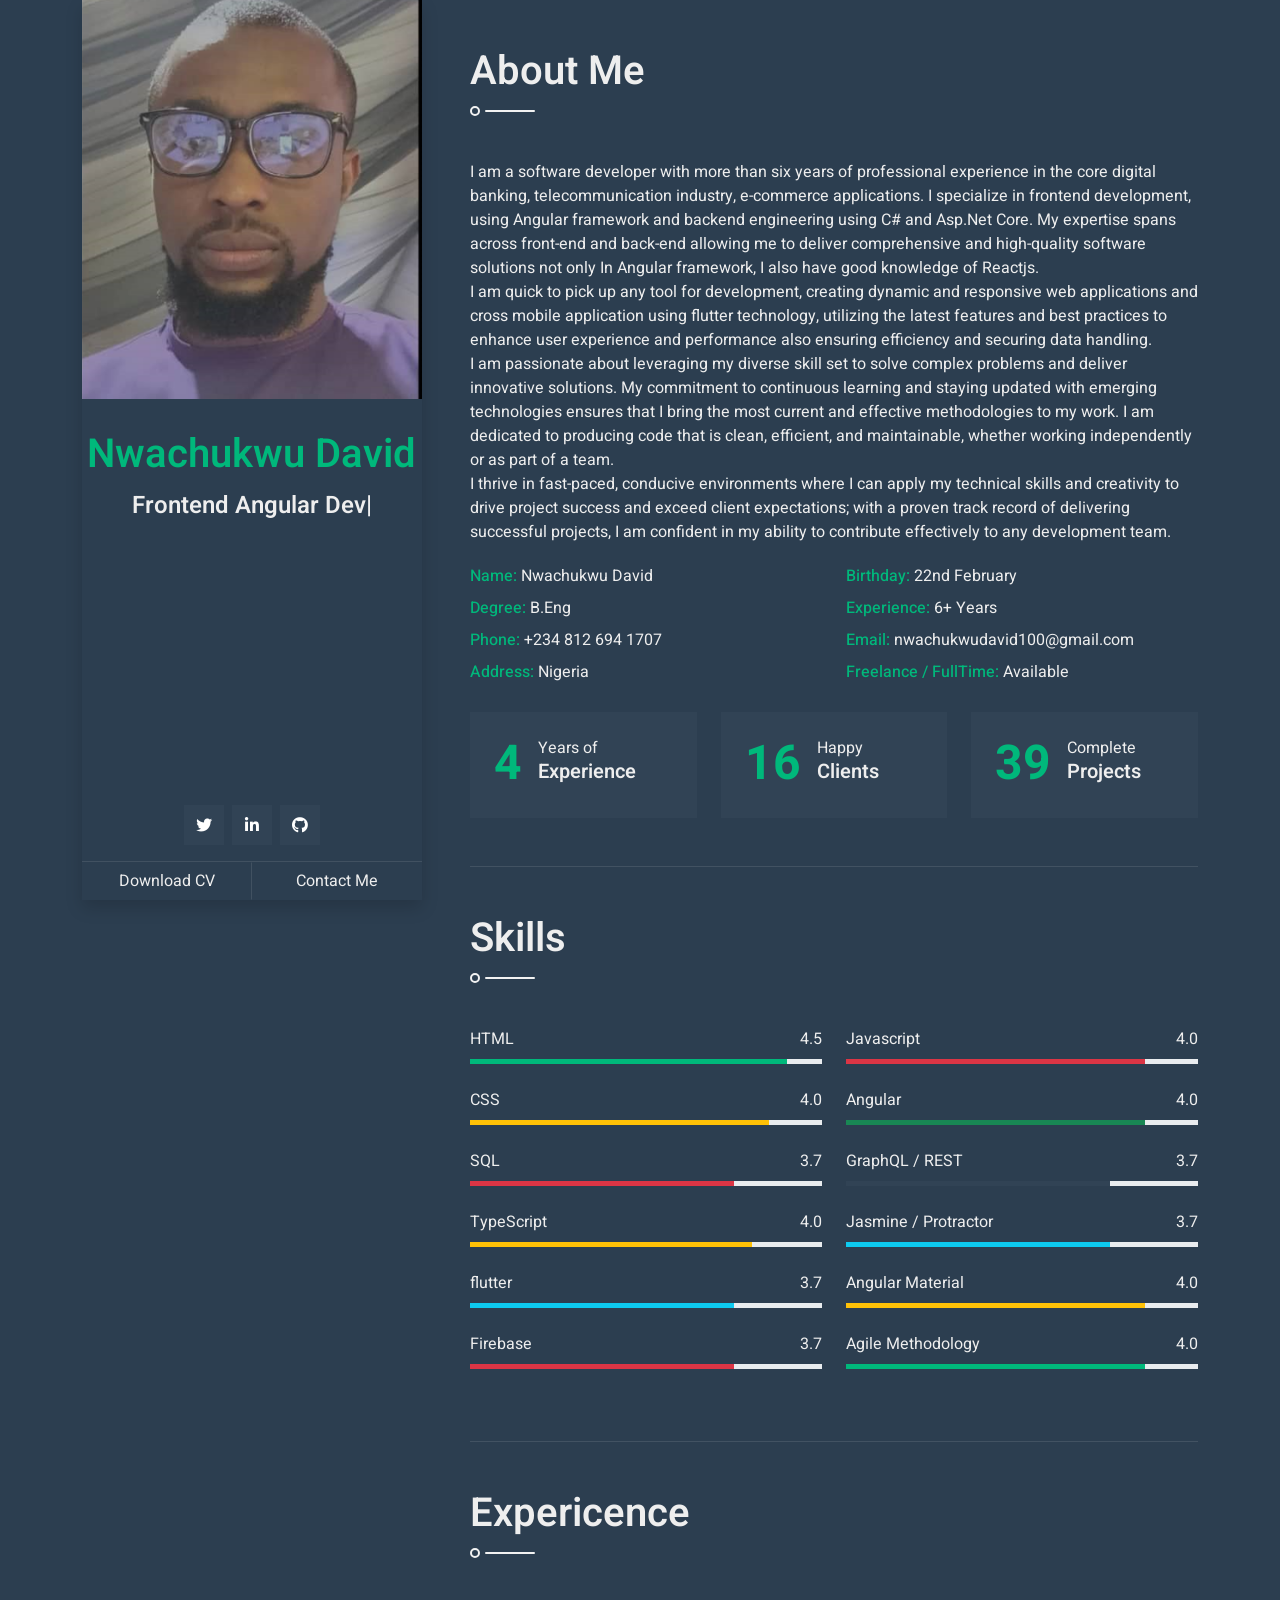
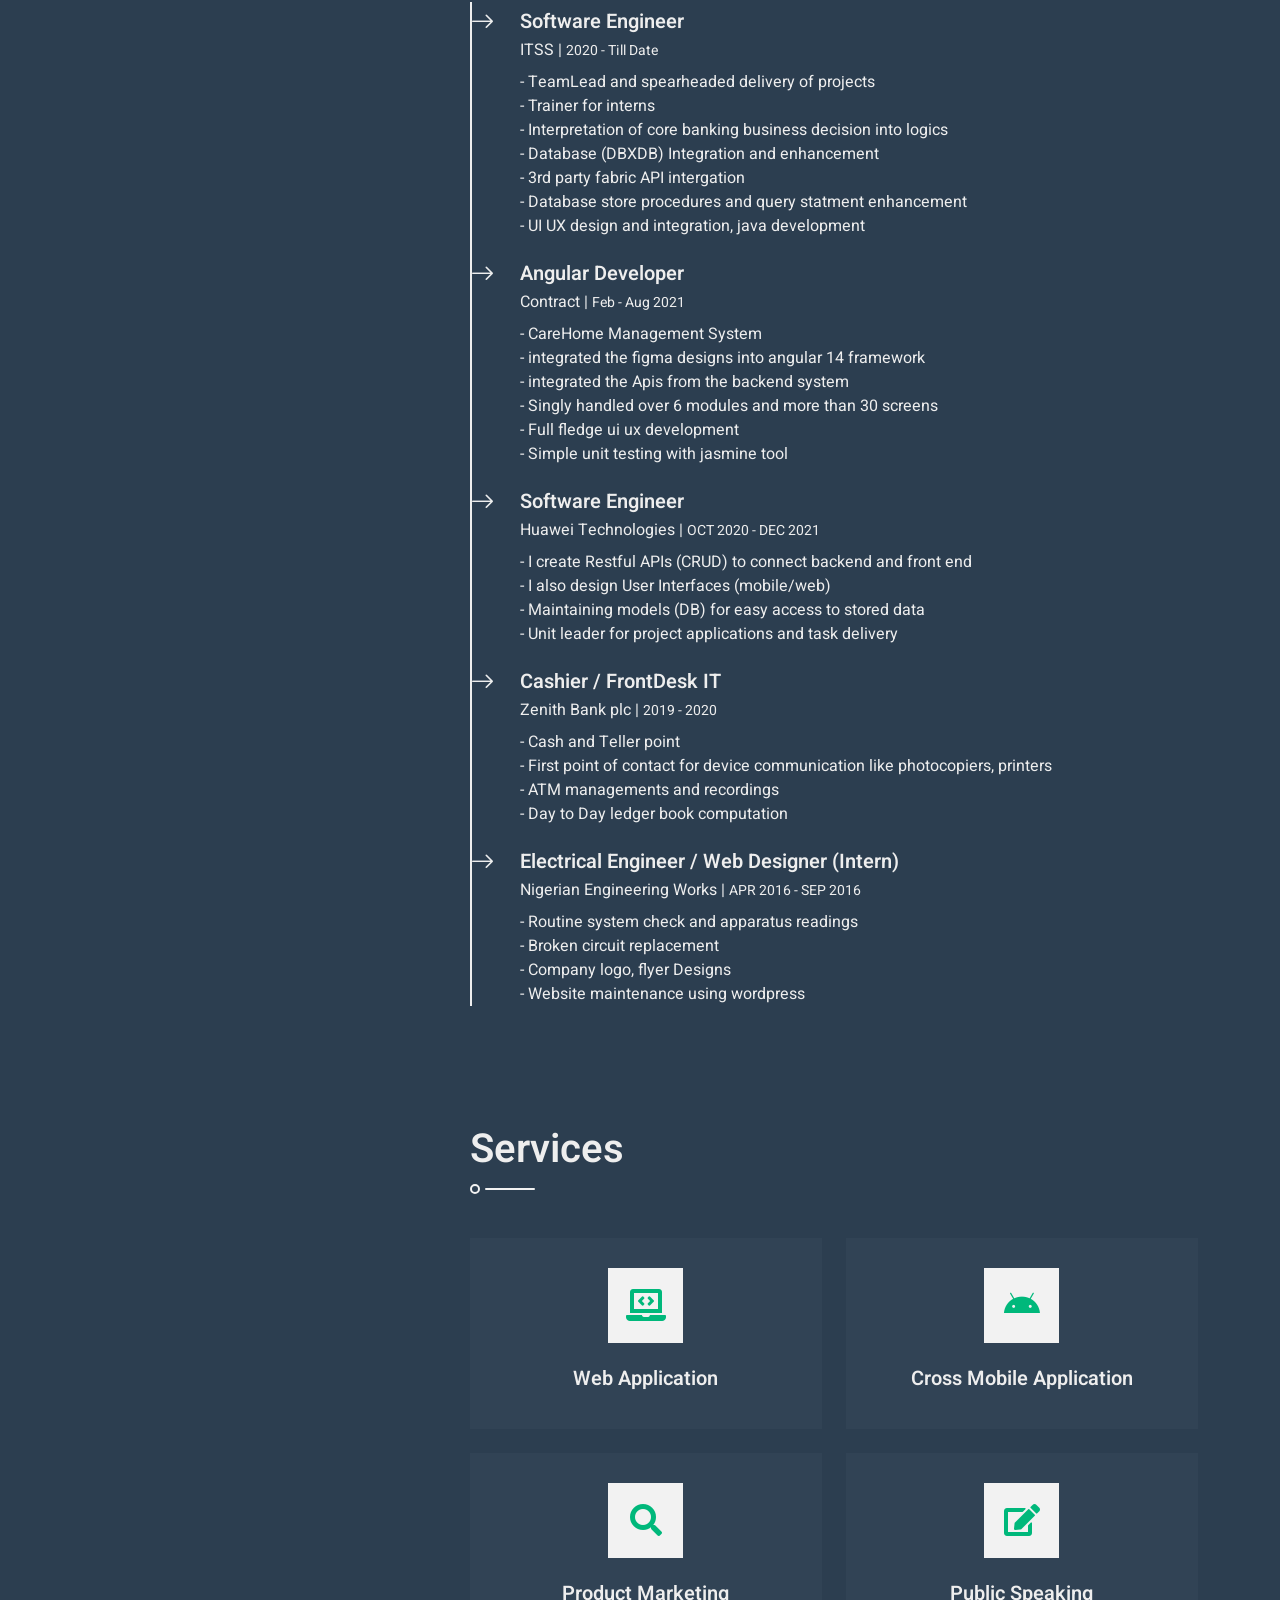
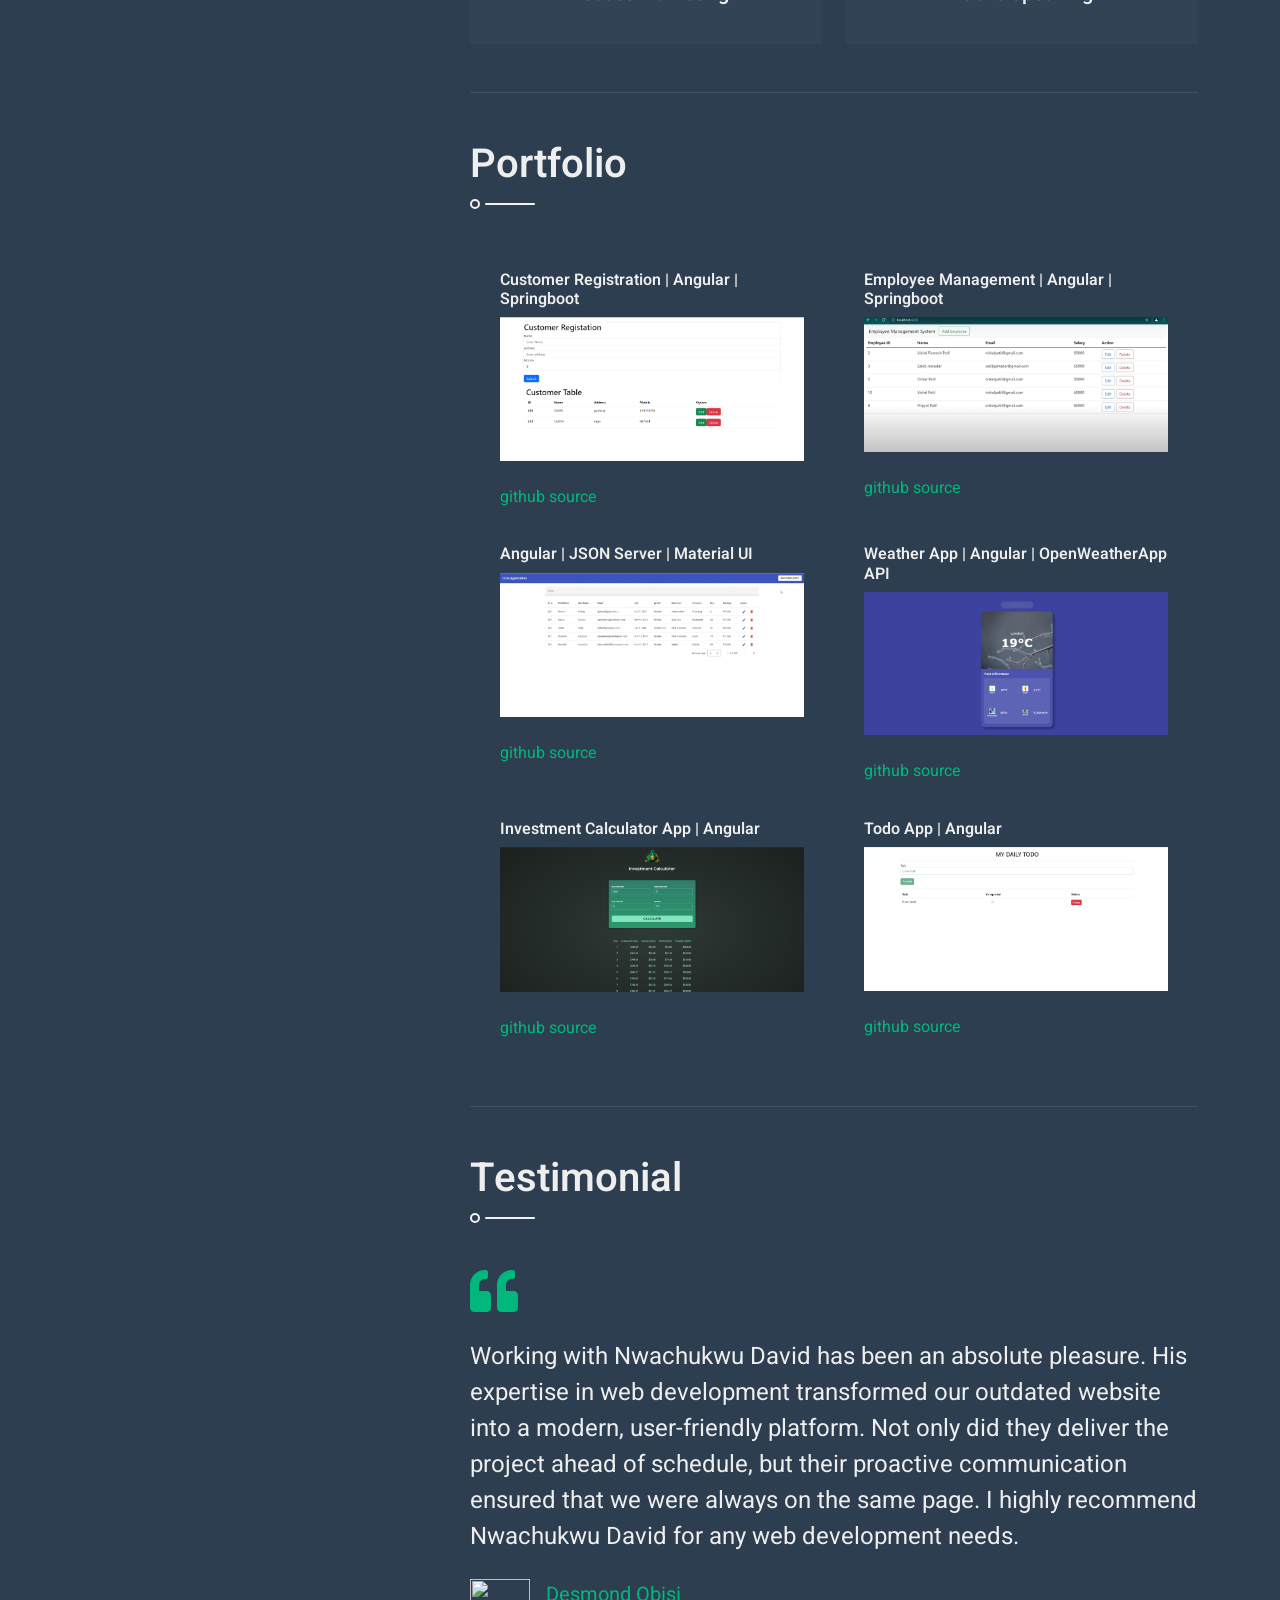
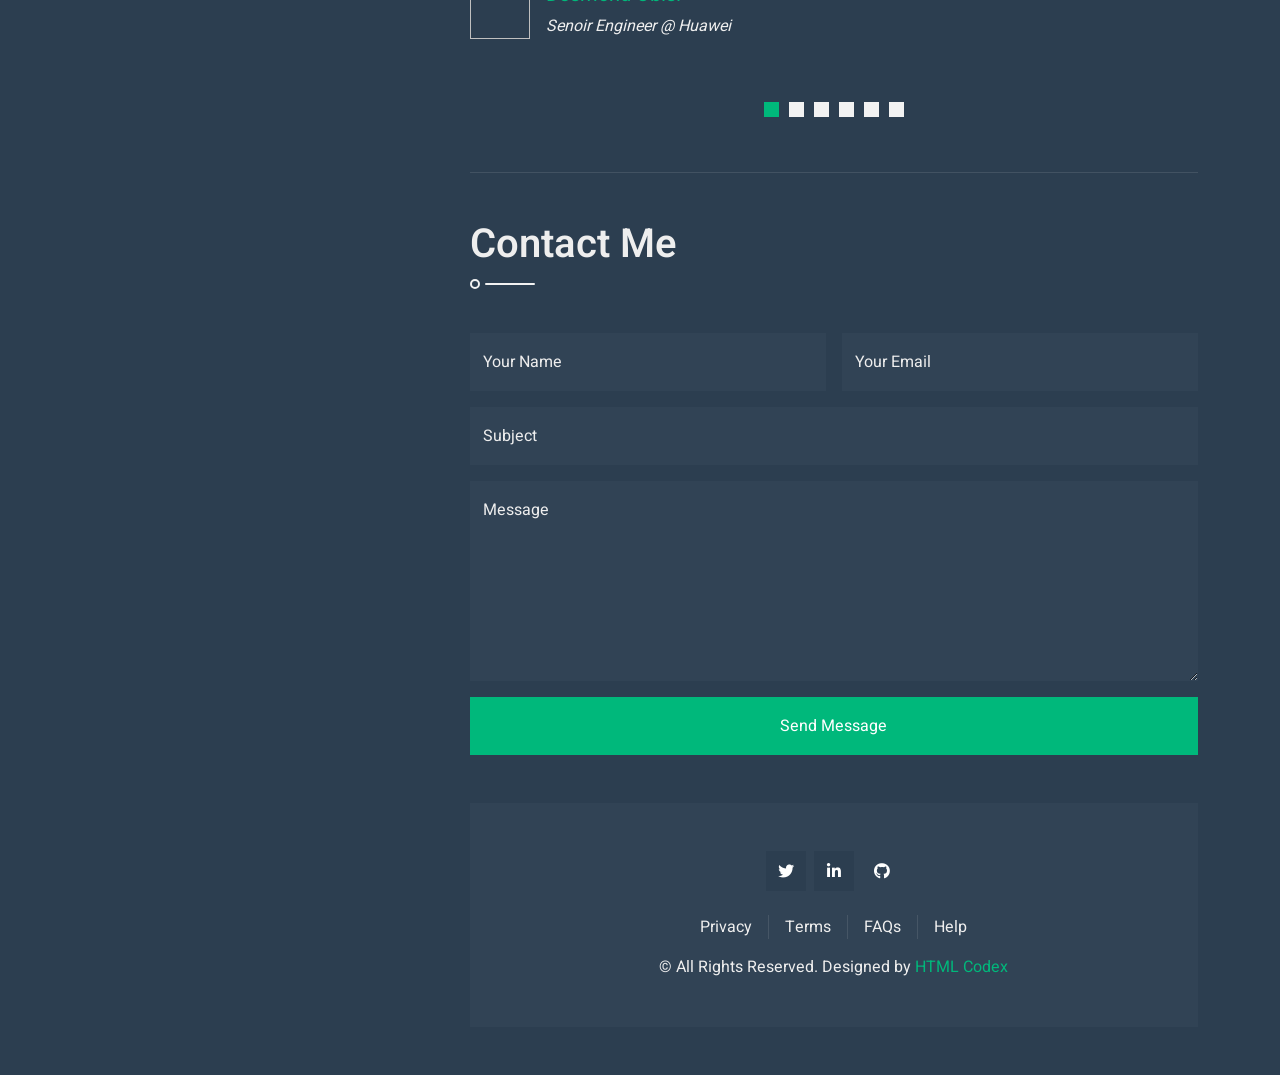
==== commit fcd60373: "Update index.html" ====
--- a/index.html
+++ b/index.html
@@ -80,7 +80,7 @@
                     <h1 class="text-primary mt-2">Nwachukwu David</h1>
                     <div class="mb-4" style="height: 22px;">
                         <h4 class="typed-text-output d-inline-block text-light"></h4>
-                        <div class="typed-text d-none"> Frontend Angular Developer, C#/.netCore developer </div>
+                        <div class="typed-text d-none"> Frontend Angular Developer, C#/.Net Core developer </div>
                     </div>
                     <div class="d-flex justify-content-center mt-auto mb-3">
                         <a class="btn btn-secondary btn-square mx-1" href="https://x.com/davidsureway40"><i
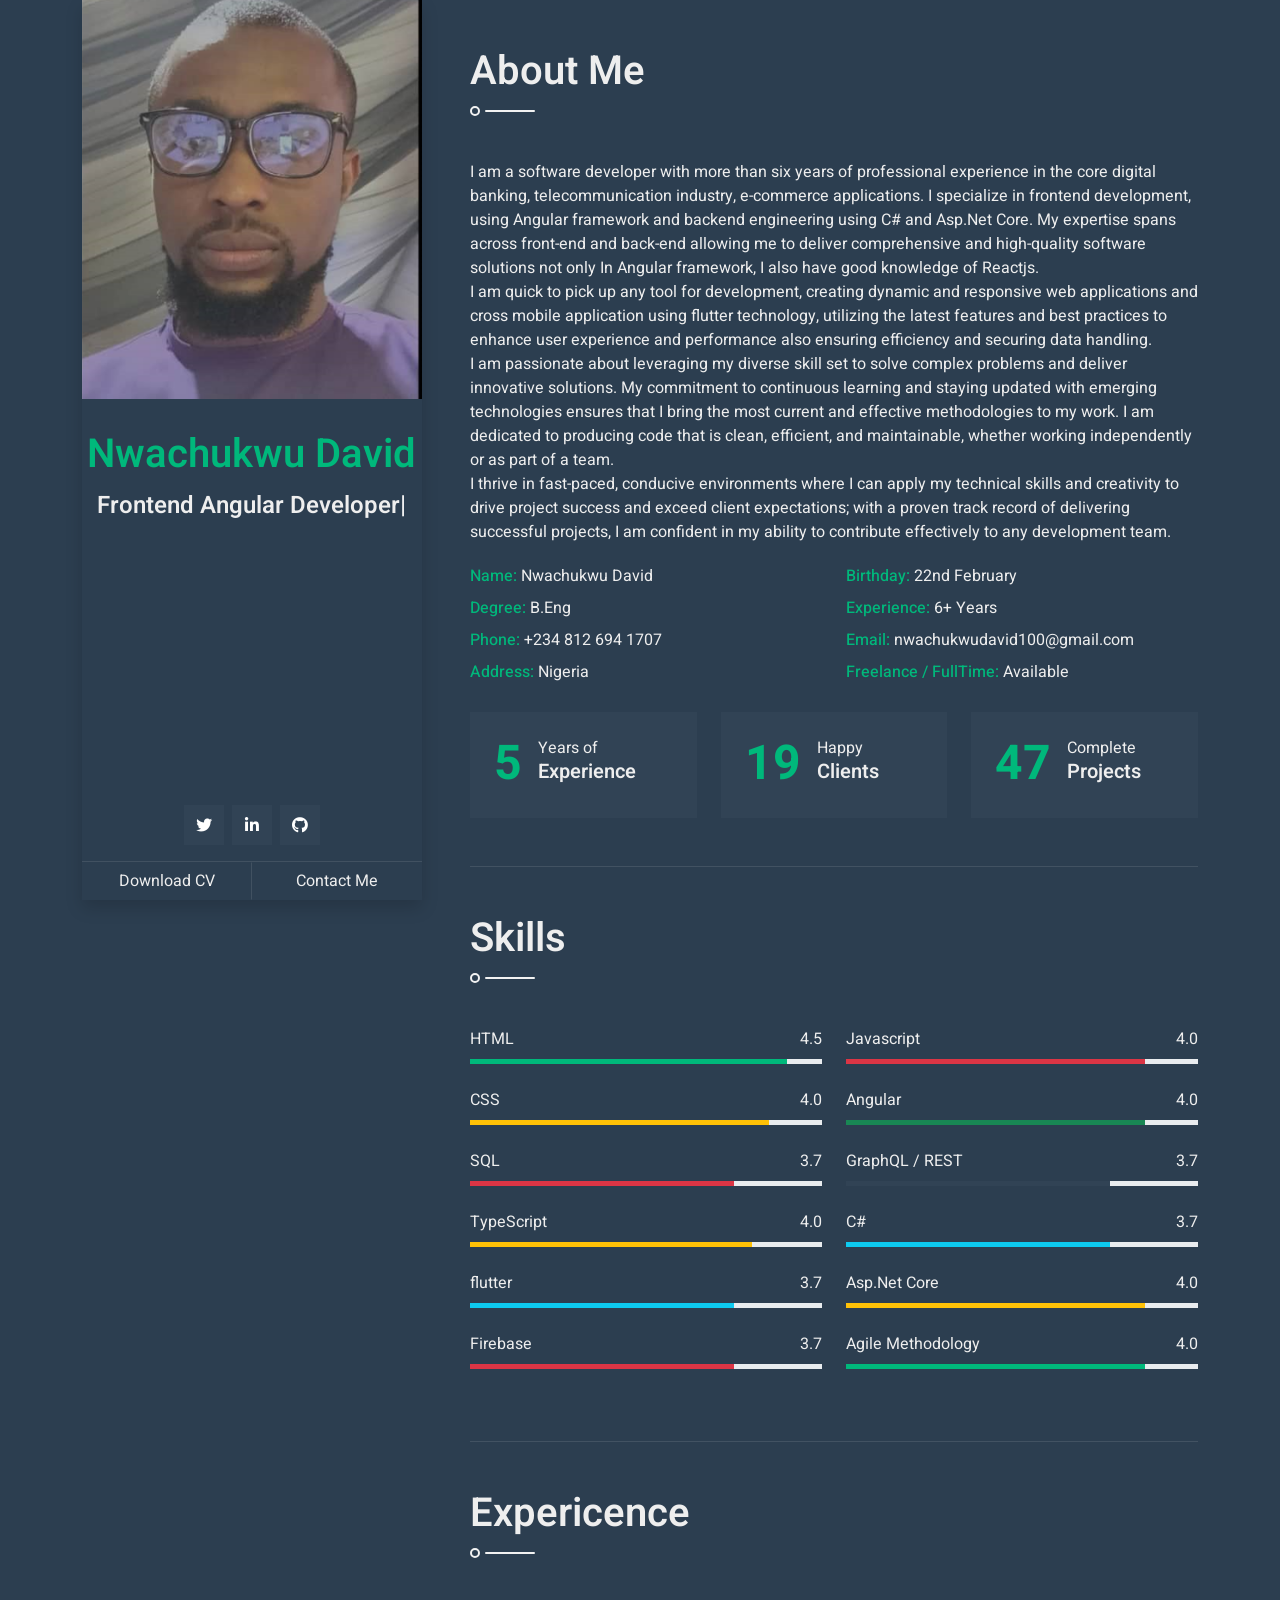
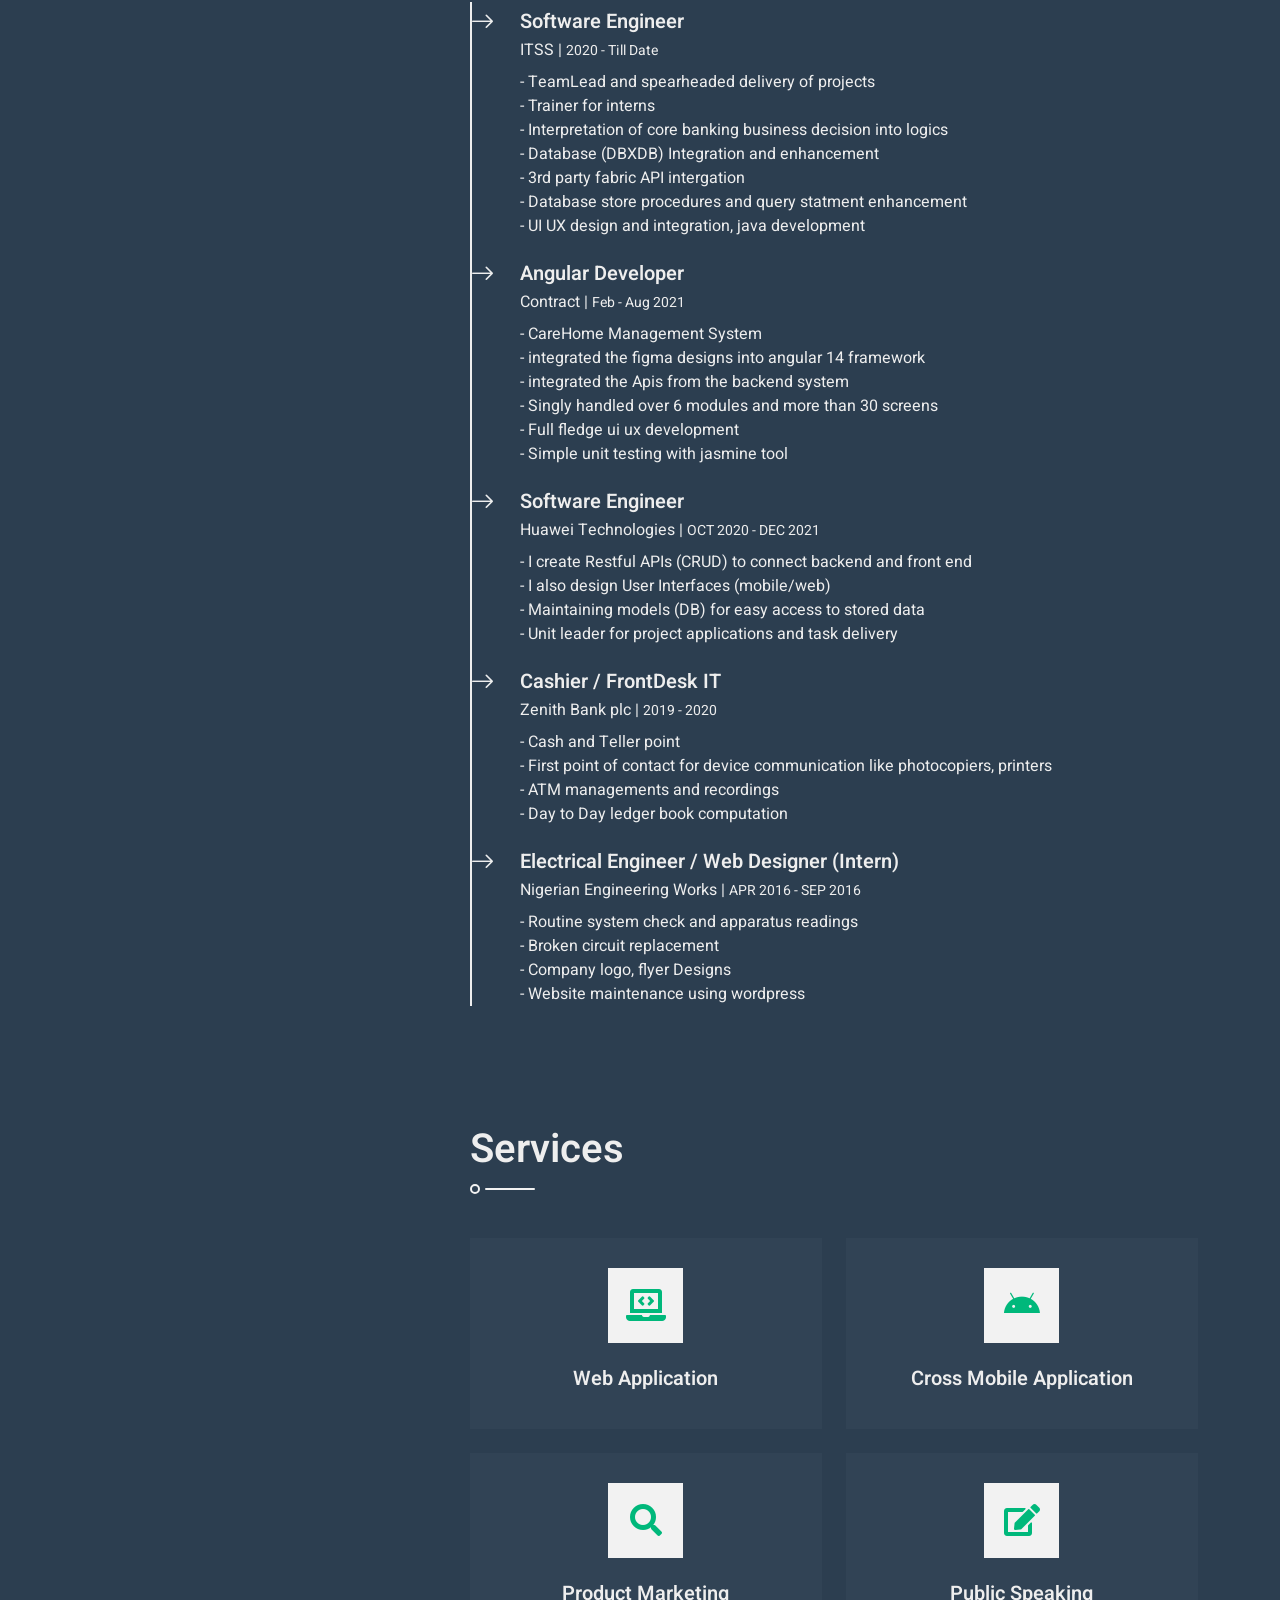
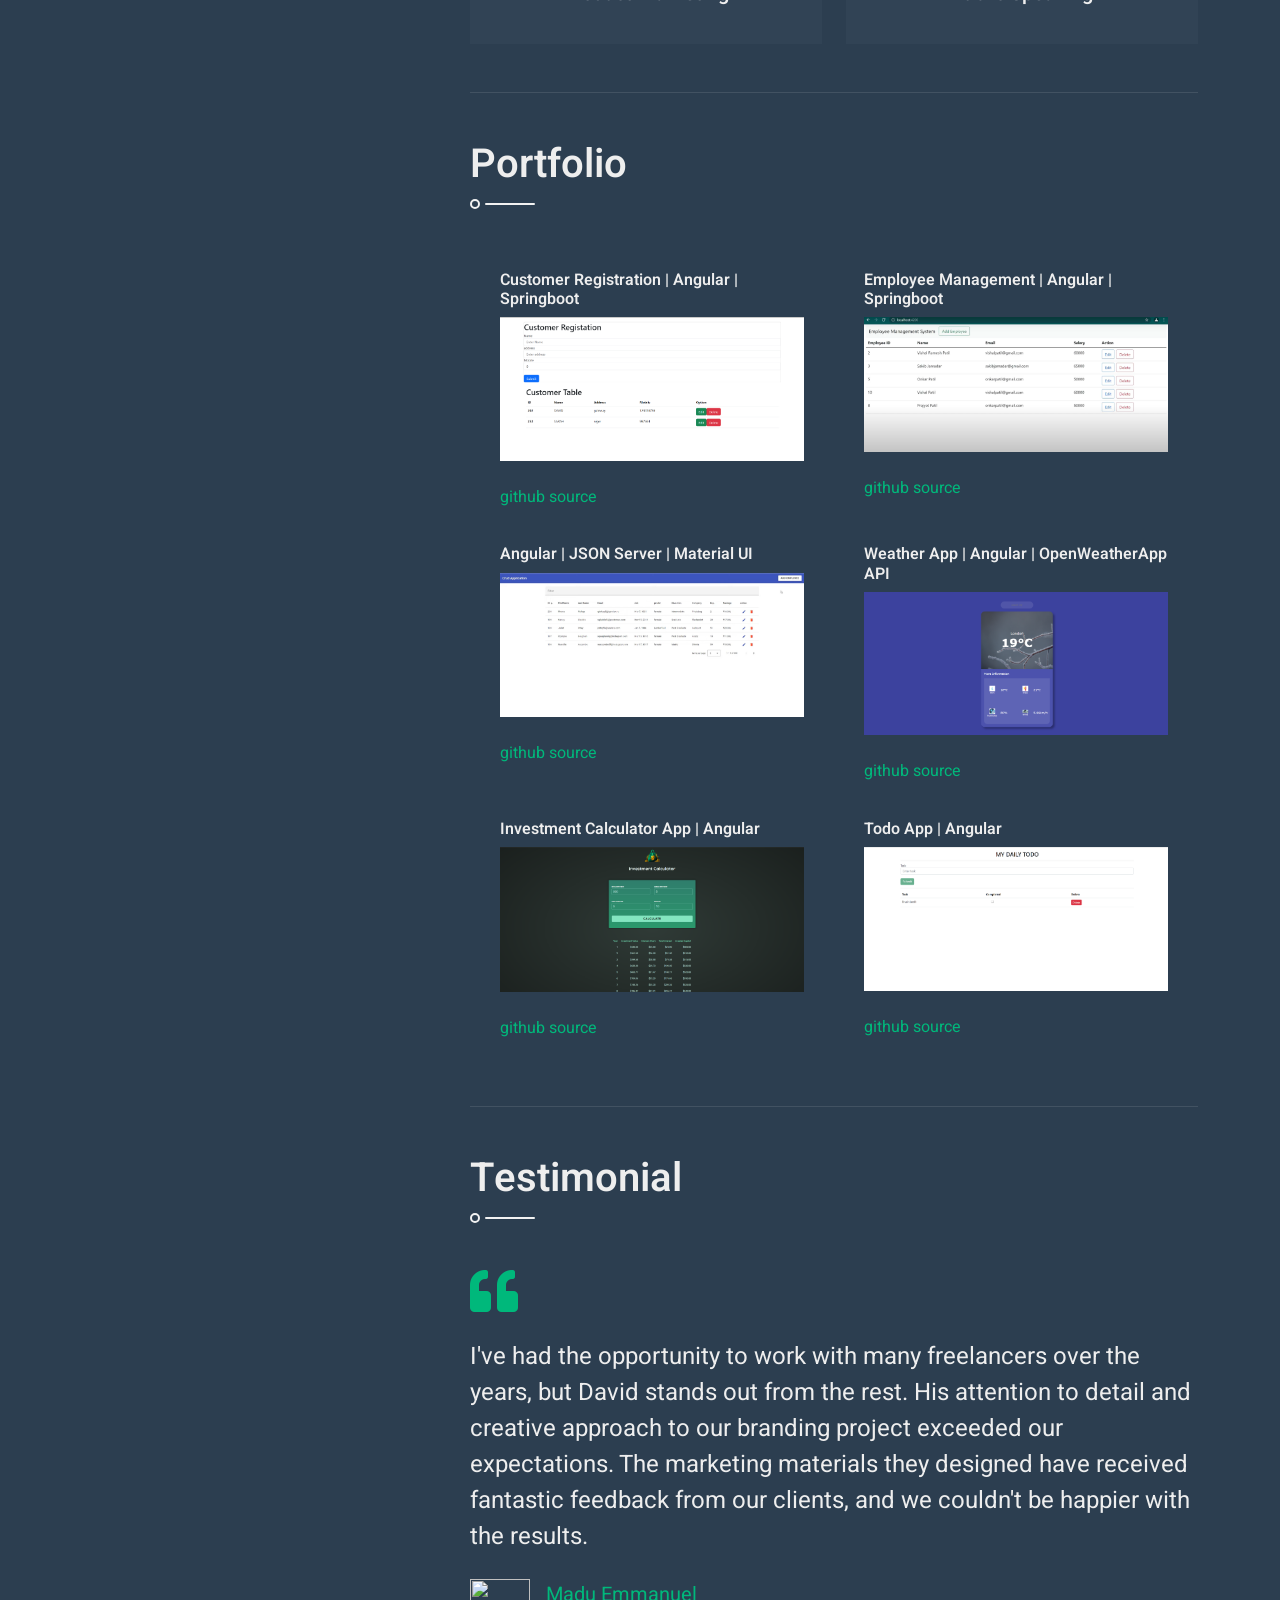
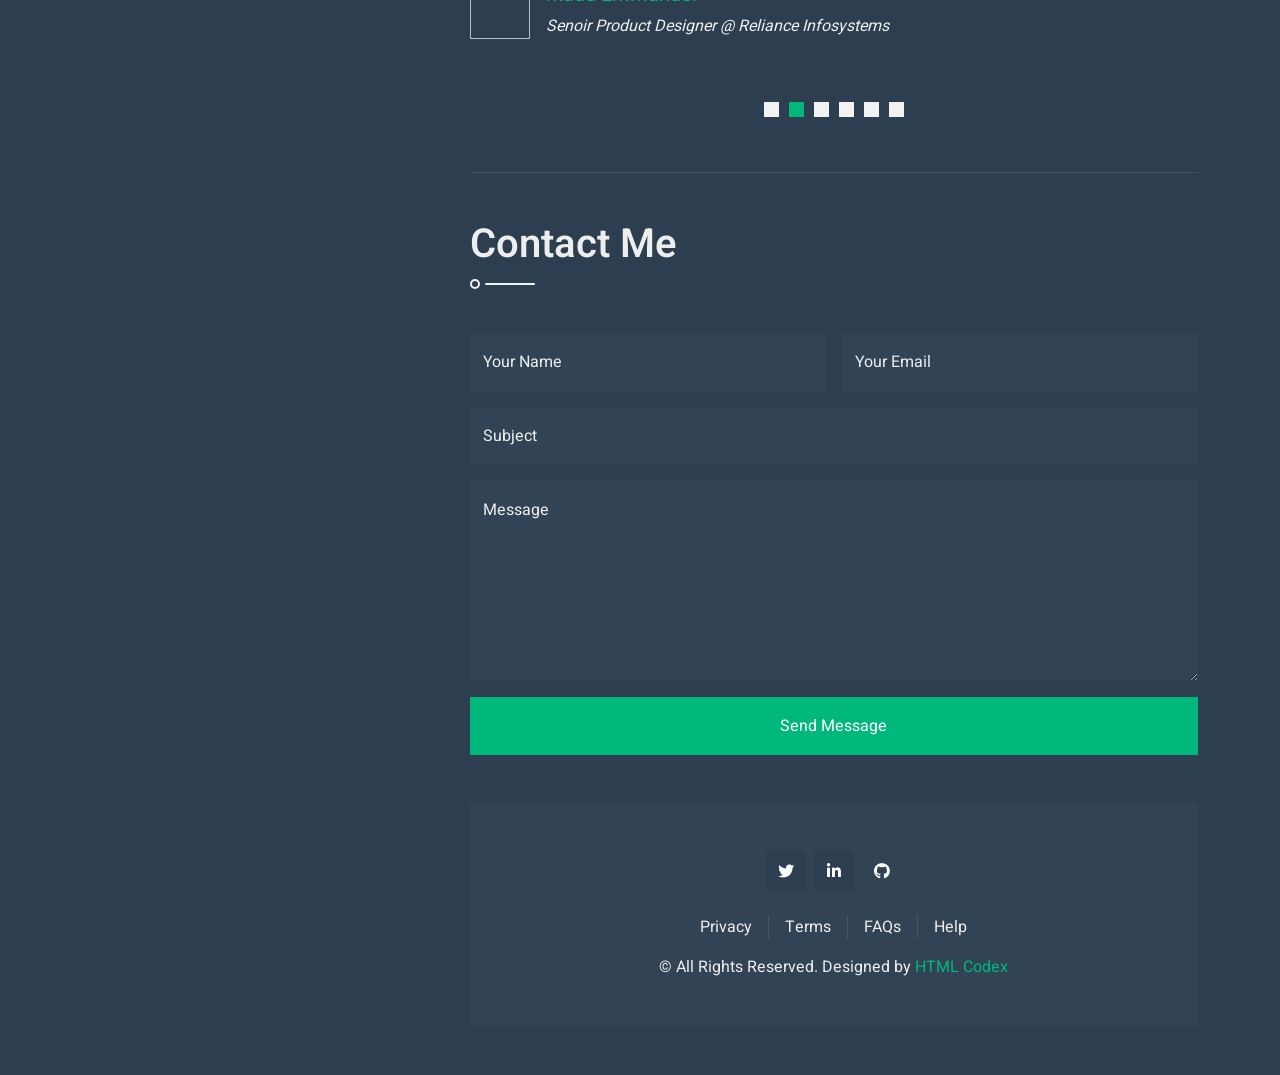
==== commit cd525aec: "Update index.html" ====
--- a/index.html
+++ b/index.html
@@ -298,7 +298,7 @@
                             <!-- // -->
                             <div class="skill mb-4">
                                 <div class="d-flex justify-content-between">
-                                    <p class="mb-2"> Jasmine / Protractor </p>
+                                    <p class="mb-2"> C# </p>
                                     <p class="mb-2">3.7</p>
                                 </div>
                                 <div class="progress">
@@ -311,7 +311,7 @@
                             <!-- // -->
                             <div class="skill mb-4">
                                 <div class="d-flex justify-content-between">
-                                    <p class="mb-2">Angular Material</p>
+                                    <p class="mb-2">Asp.Net Core</p>
                                     <p class="mb-2">4.0</p>
                                 </div>
                                 <div class="progress">
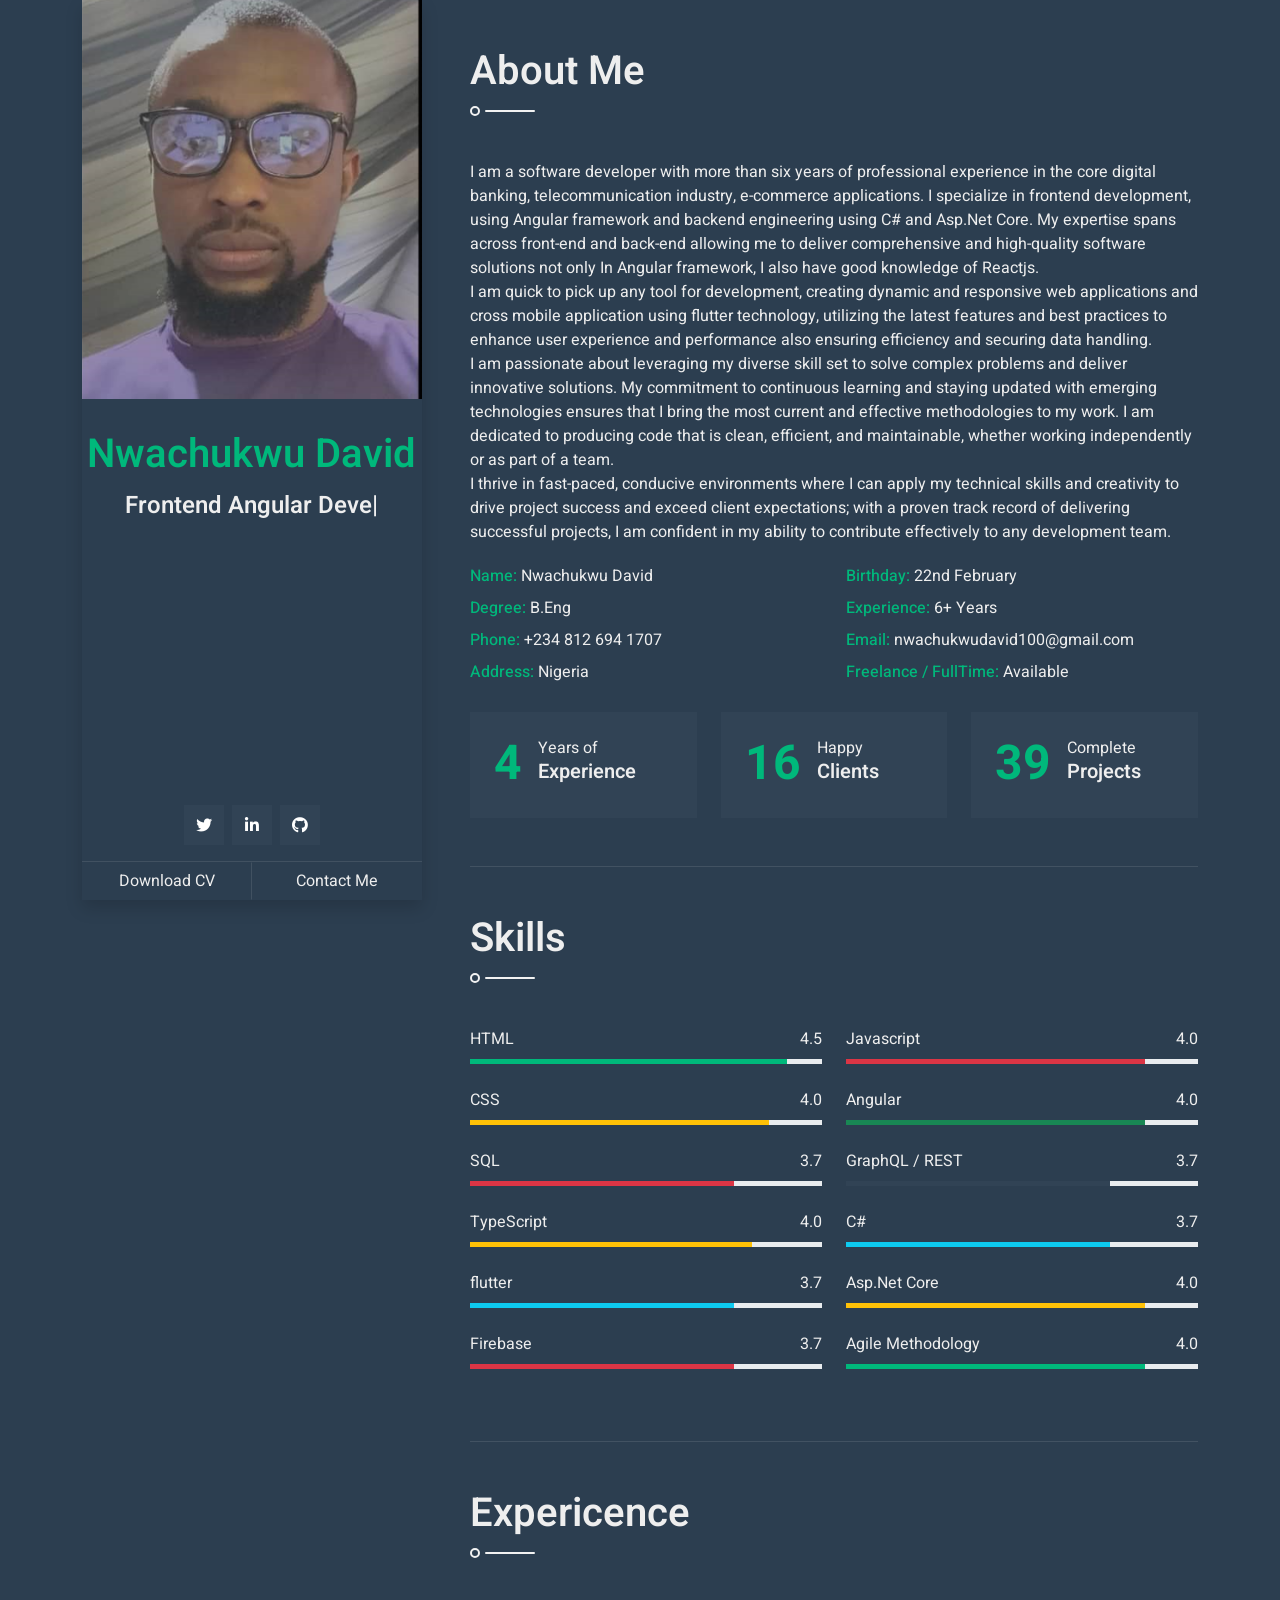
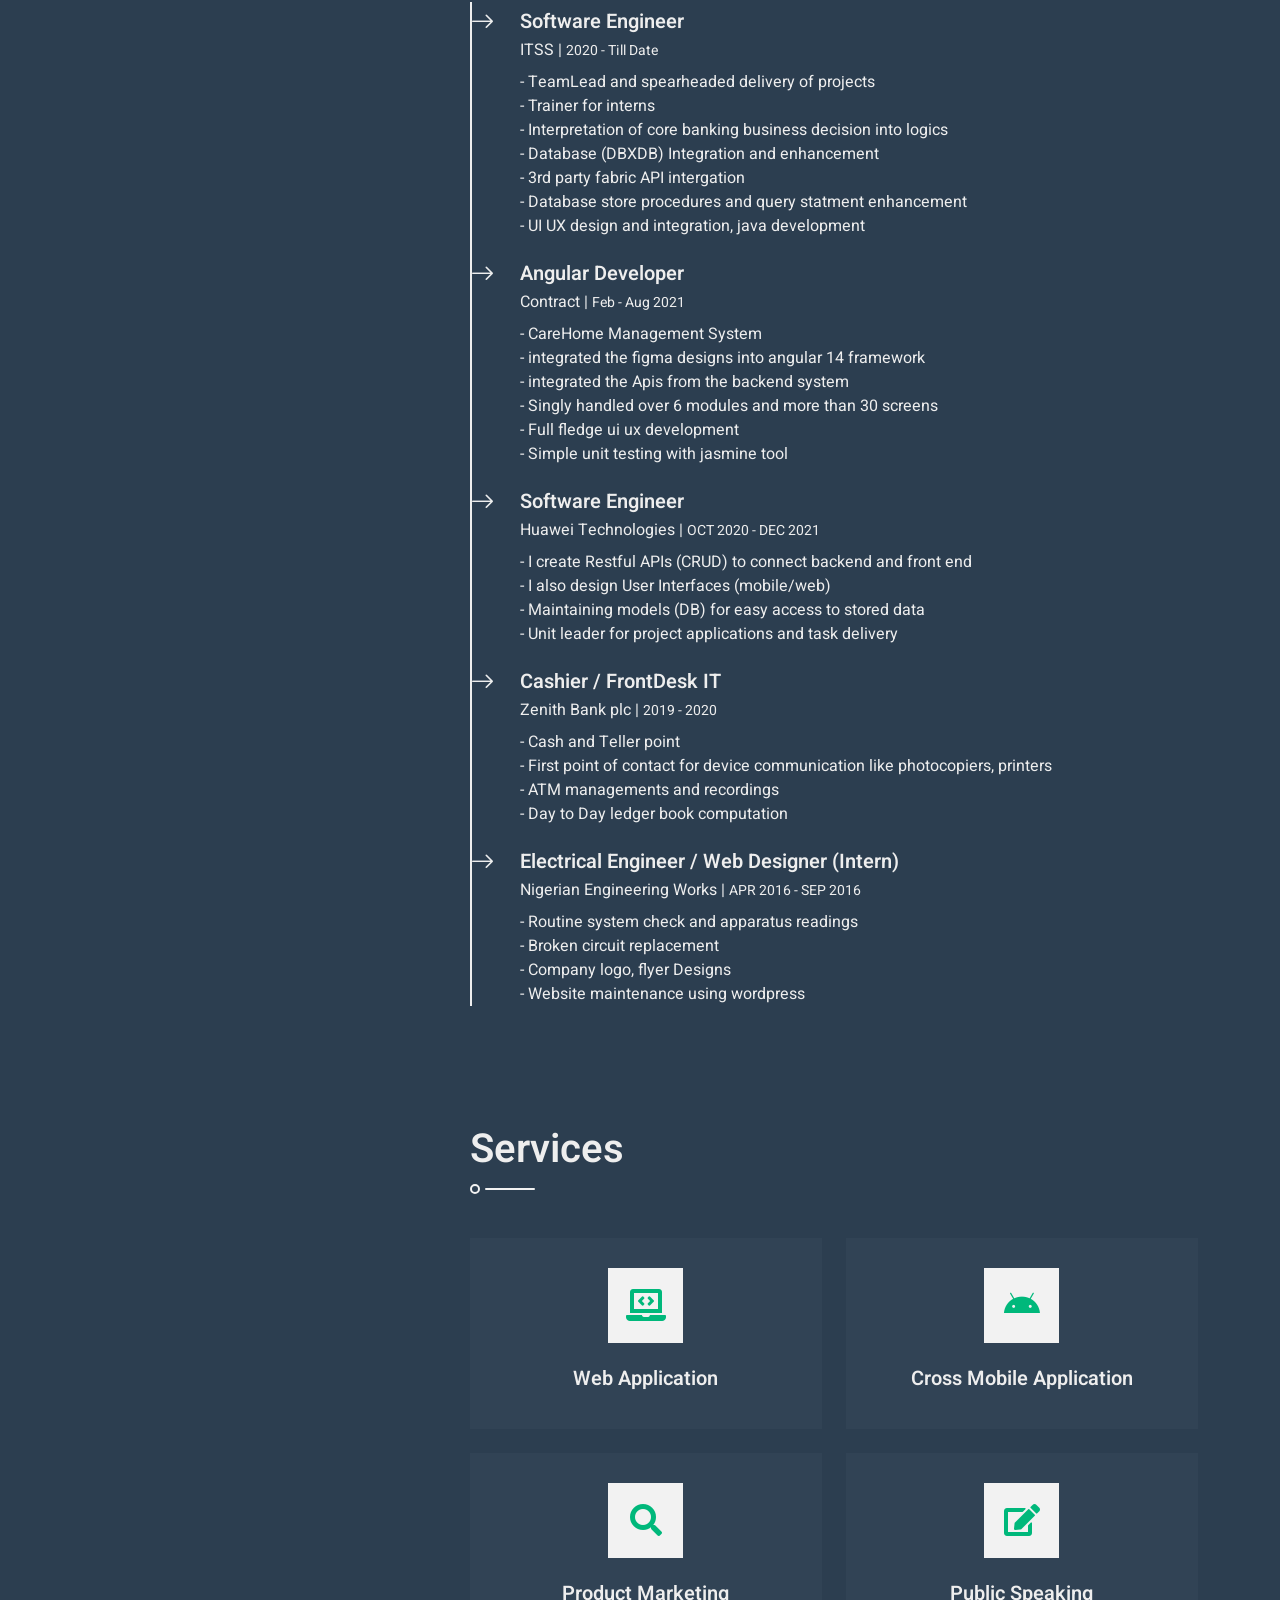
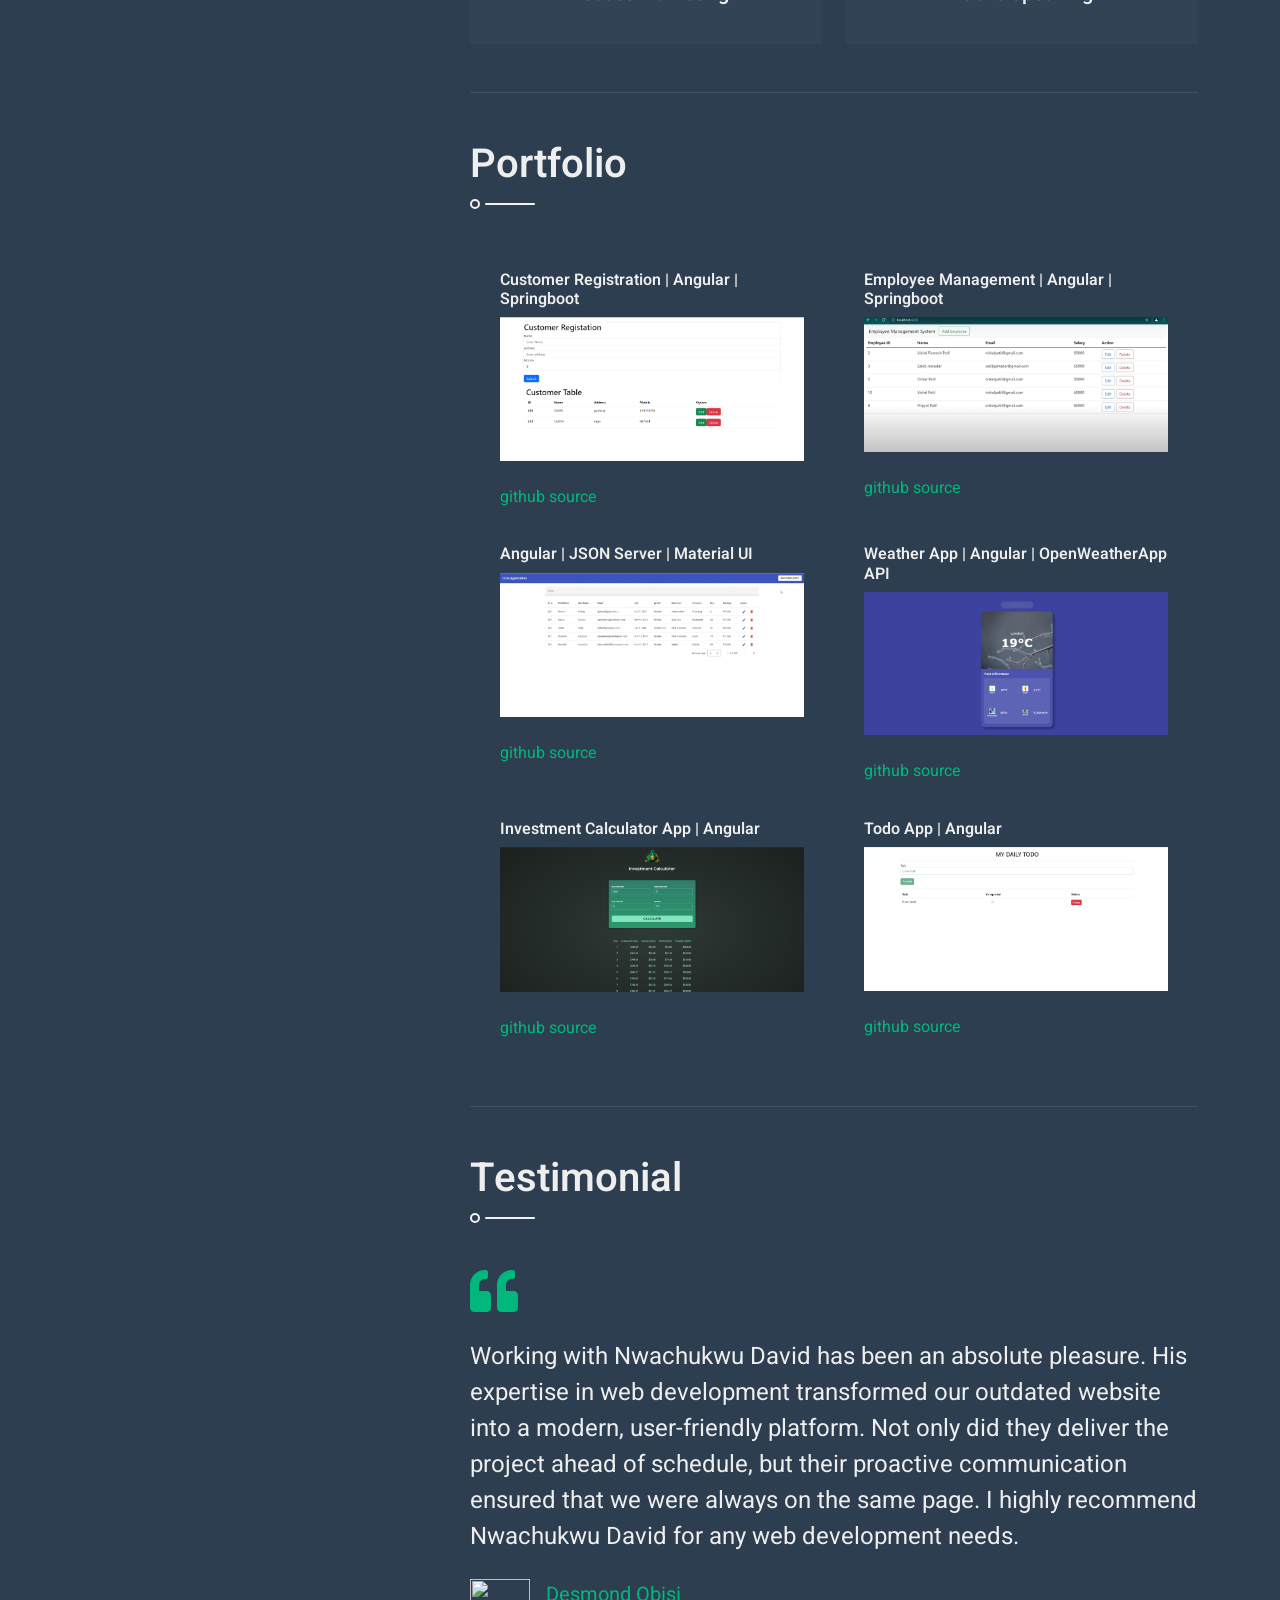
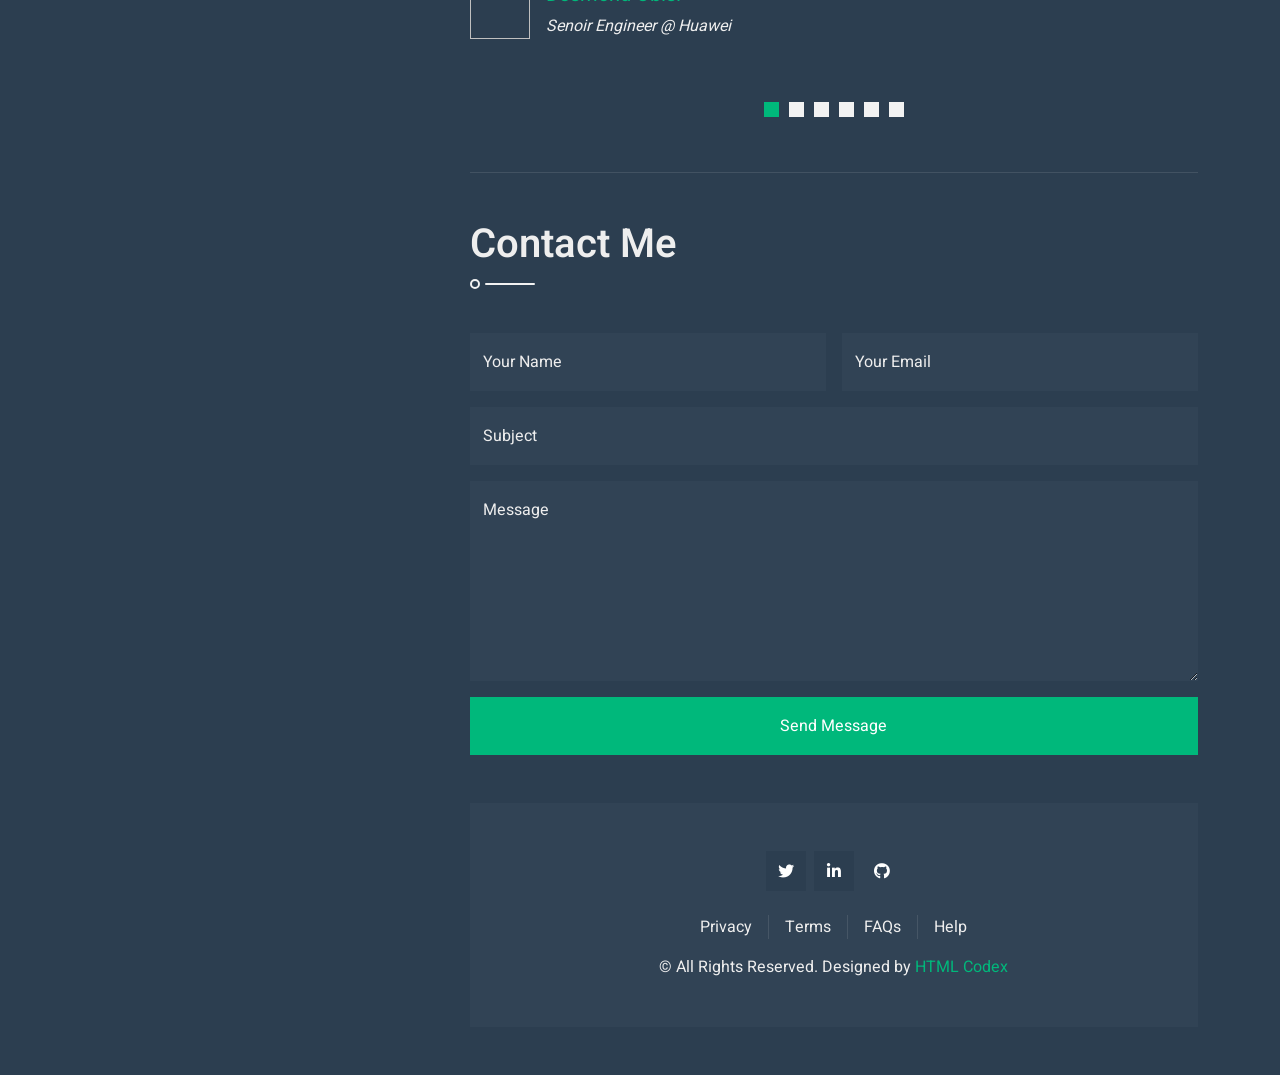
==== commit 355cb15a: "Update index.html" ====
--- a/index.html
+++ b/index.html
@@ -80,7 +80,7 @@
                     <h1 class="text-primary mt-2">Nwachukwu David</h1>
                     <div class="mb-4" style="height: 22px;">
                         <h4 class="typed-text-output d-inline-block text-light"></h4>
-                        <div class="typed-text d-none"> Frontend Angular Developer, C#/.Net Core developer </div>
+                        <div class="typed-text d-none"> Frontend Angular Developer, java/.Net Core developer </div>
                     </div>
                     <div class="d-flex justify-content-center mt-auto mb-3">
                         <a class="btn btn-secondary btn-square mx-1" href="https://x.com/davidsureway40"><i
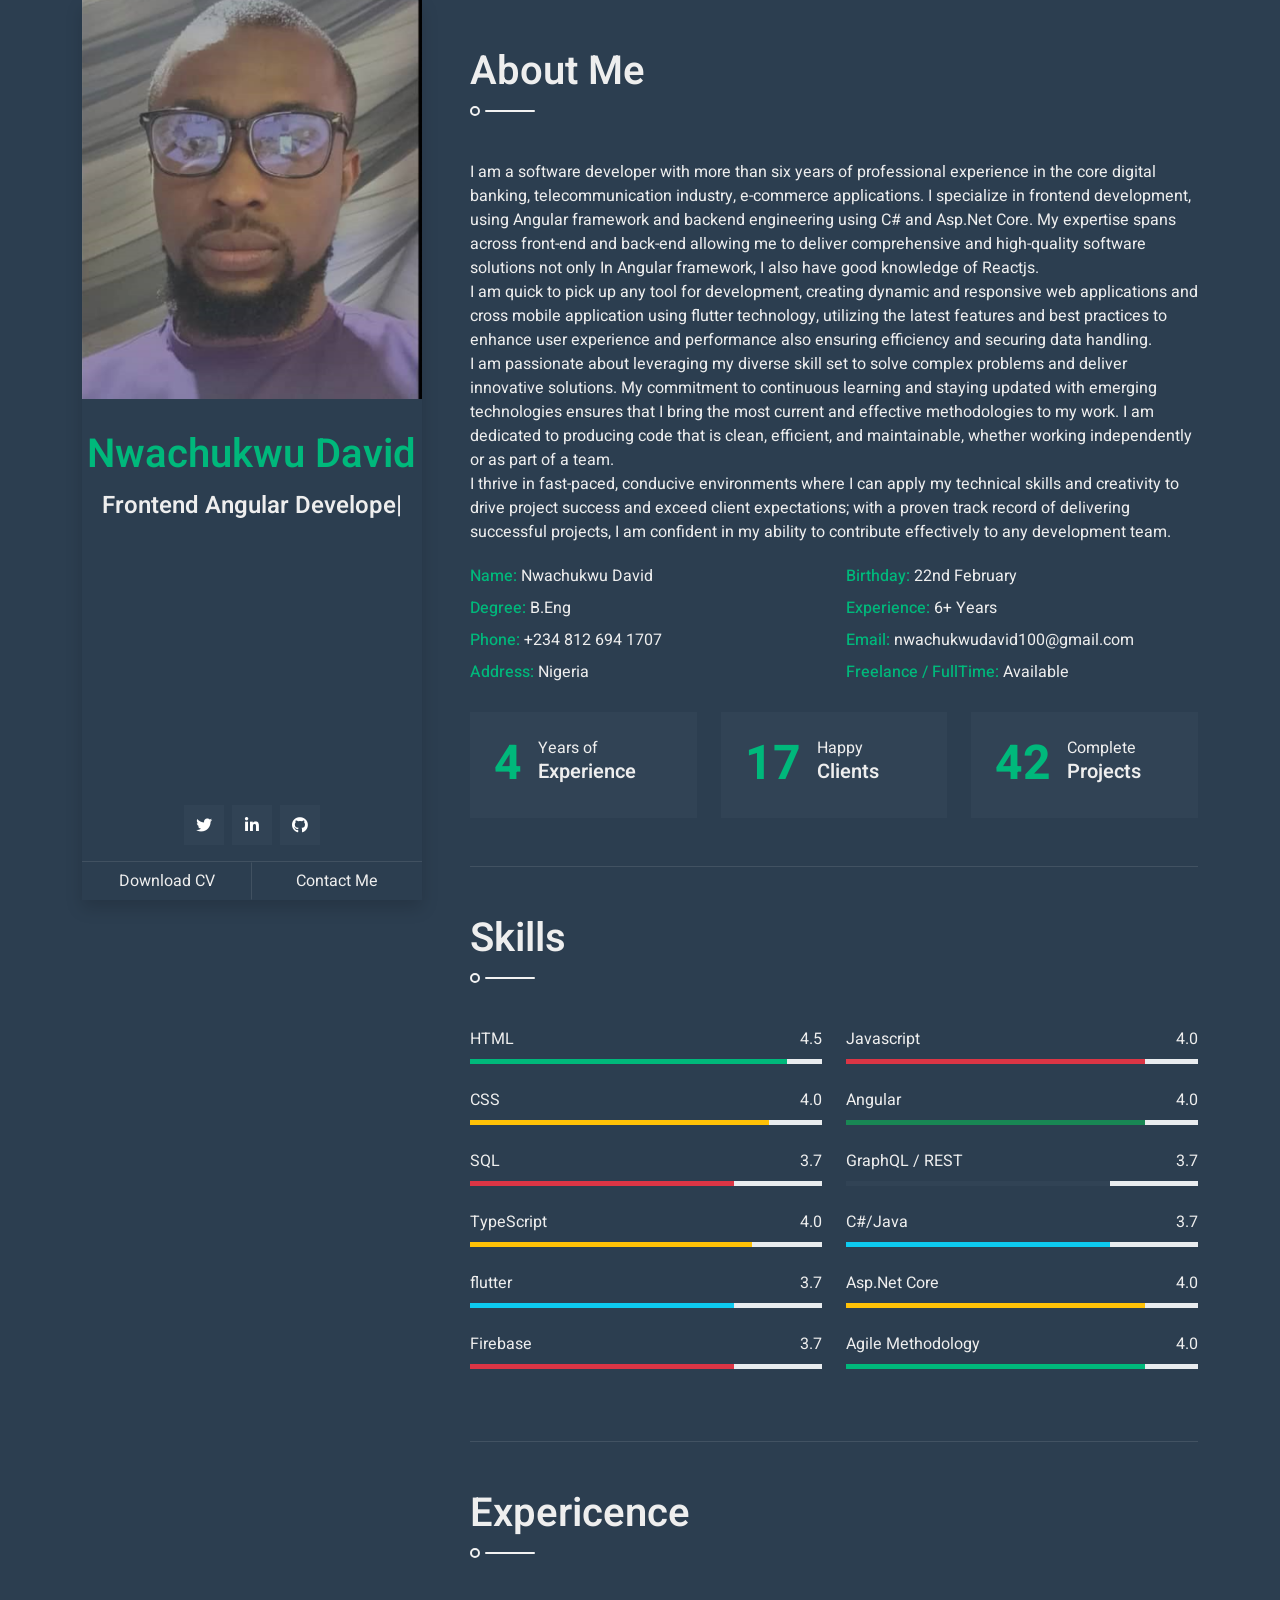
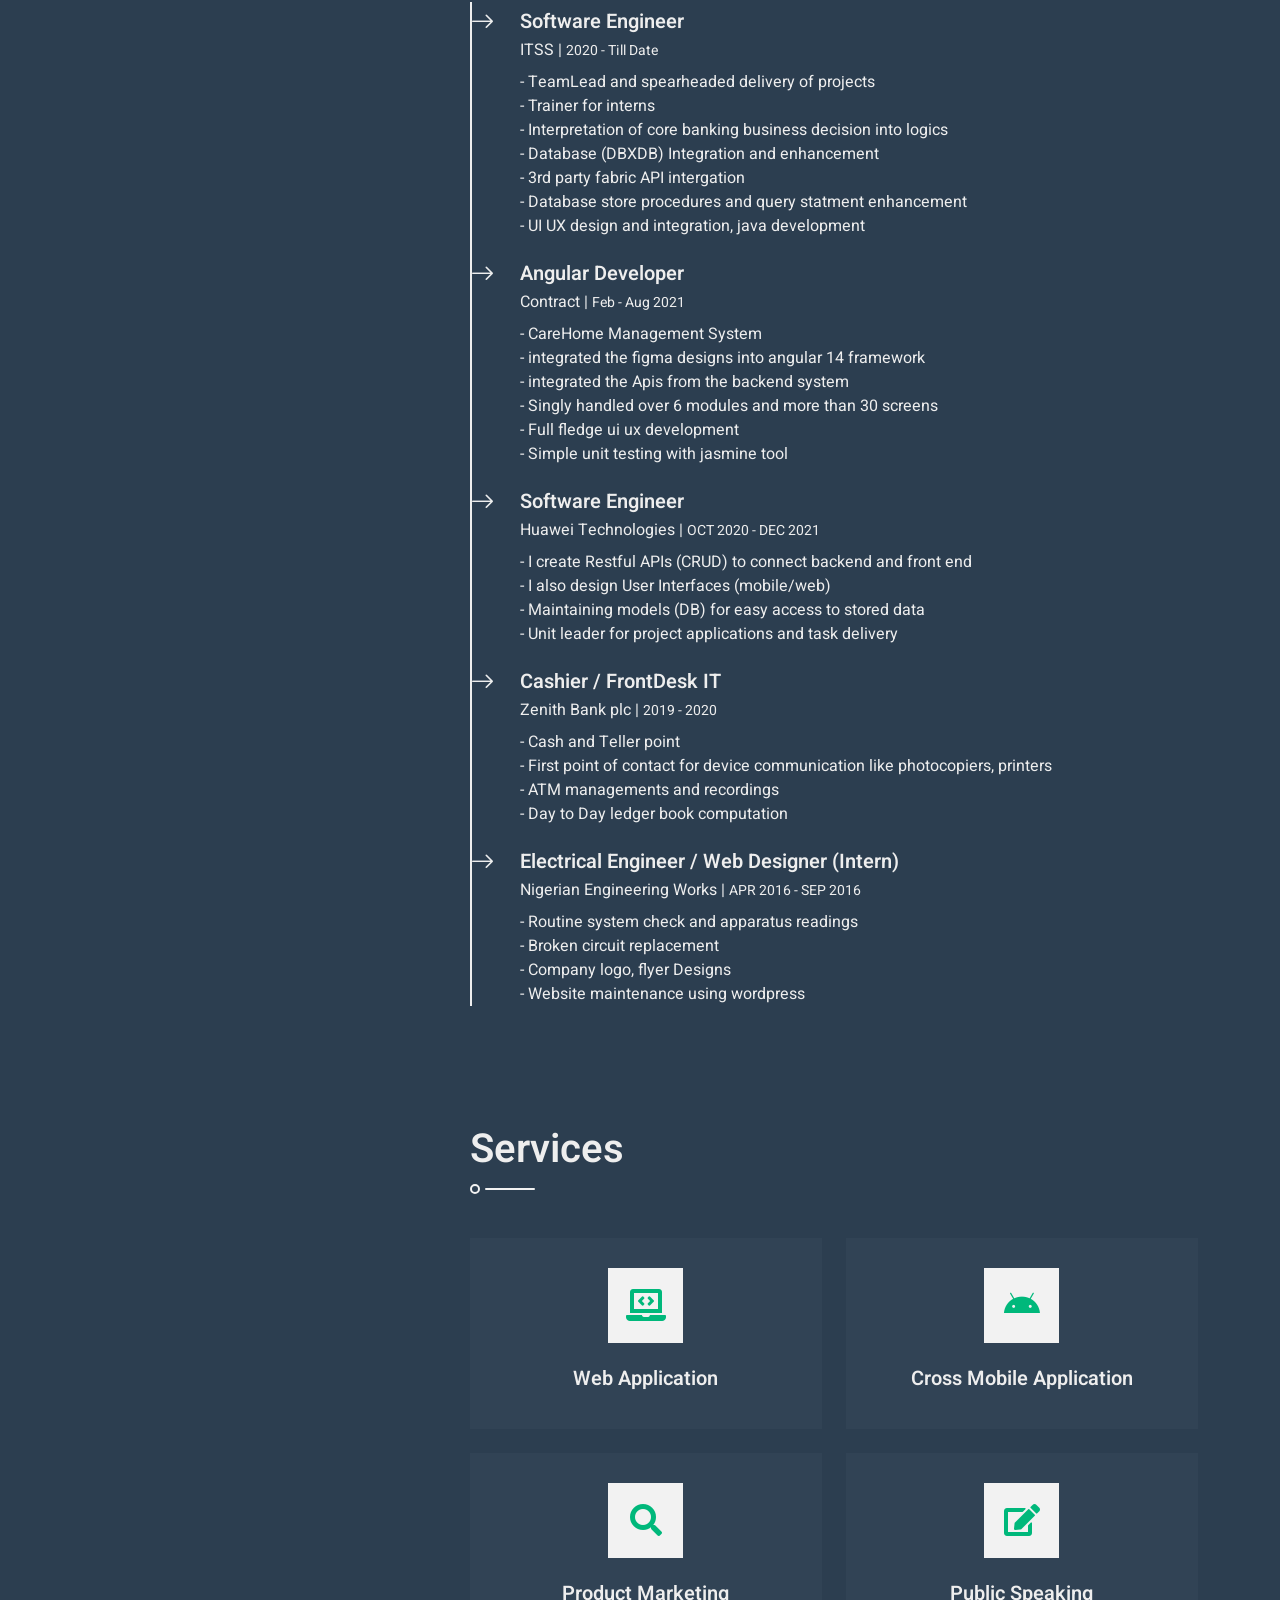
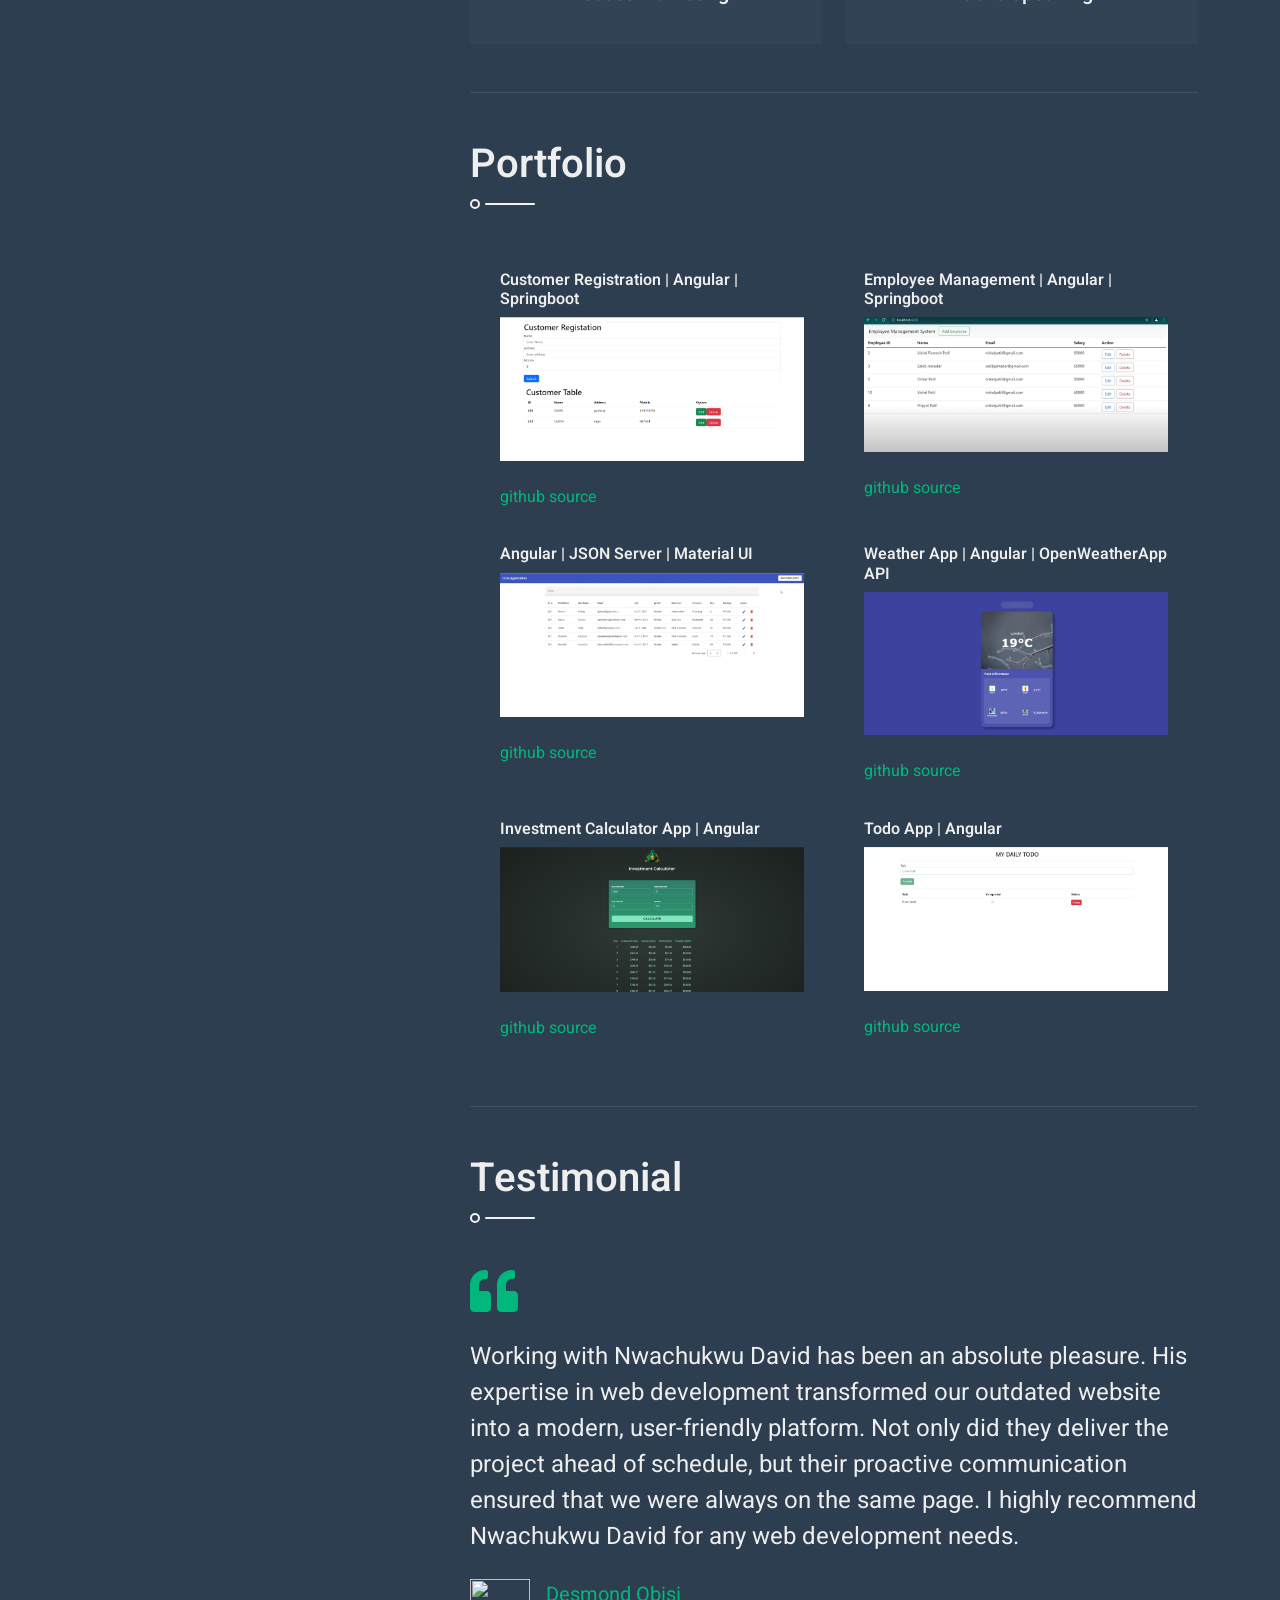
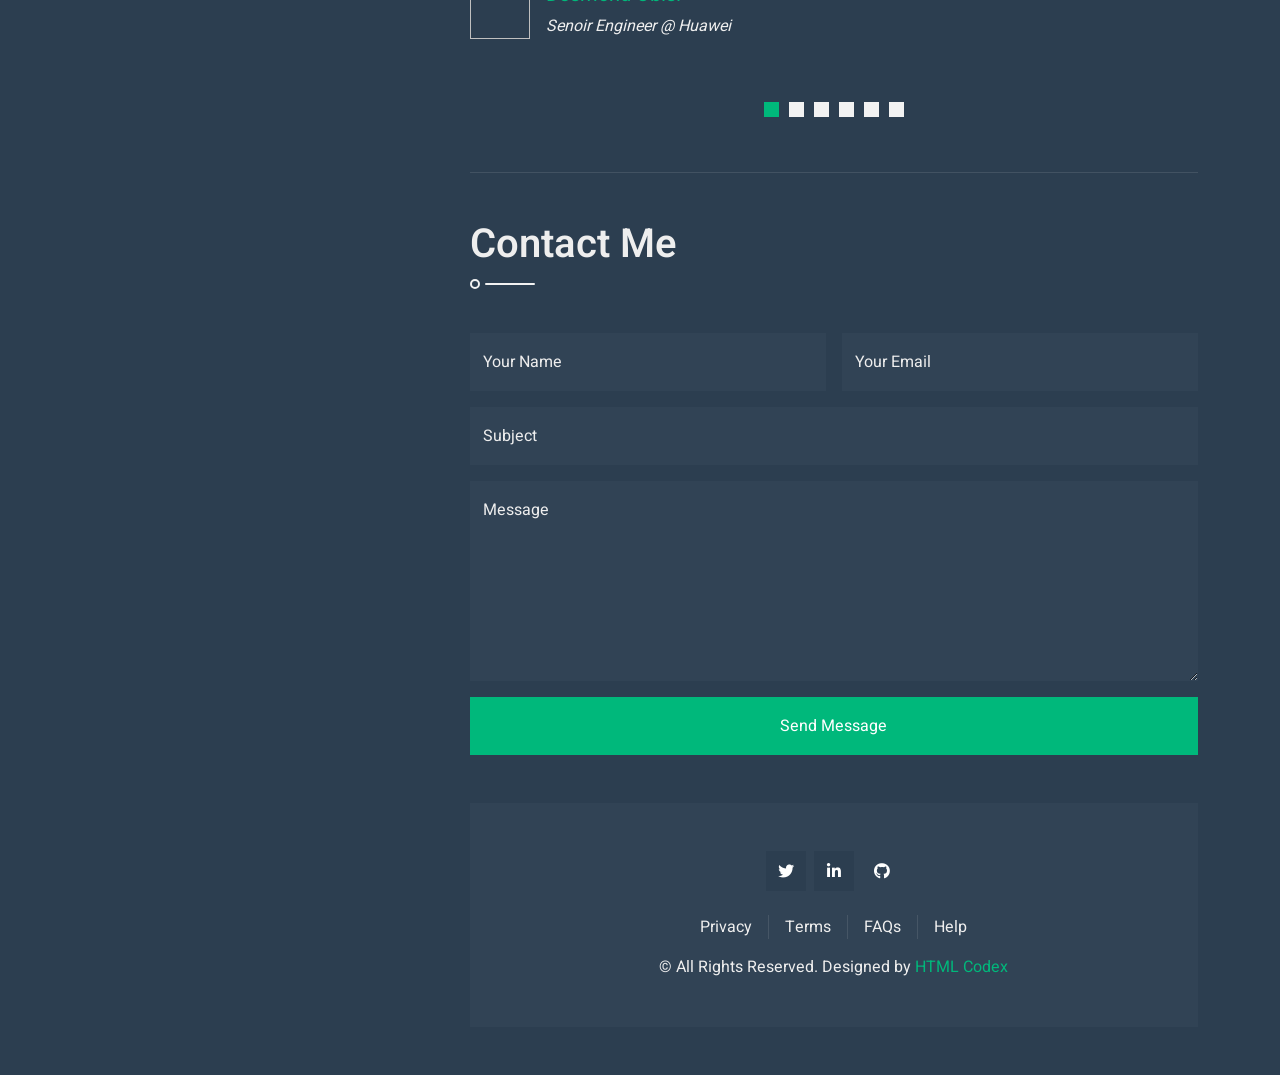
==== commit 81310470: "Update index.html" ====
--- a/index.html
+++ b/index.html
@@ -298,7 +298,7 @@
                             <!-- // -->
                             <div class="skill mb-4">
                                 <div class="d-flex justify-content-between">
-                                    <p class="mb-2"> C# </p>
+                                    <p class="mb-2"> C#/Java </p>
                                     <p class="mb-2">3.7</p>
                                 </div>
                                 <div class="progress">
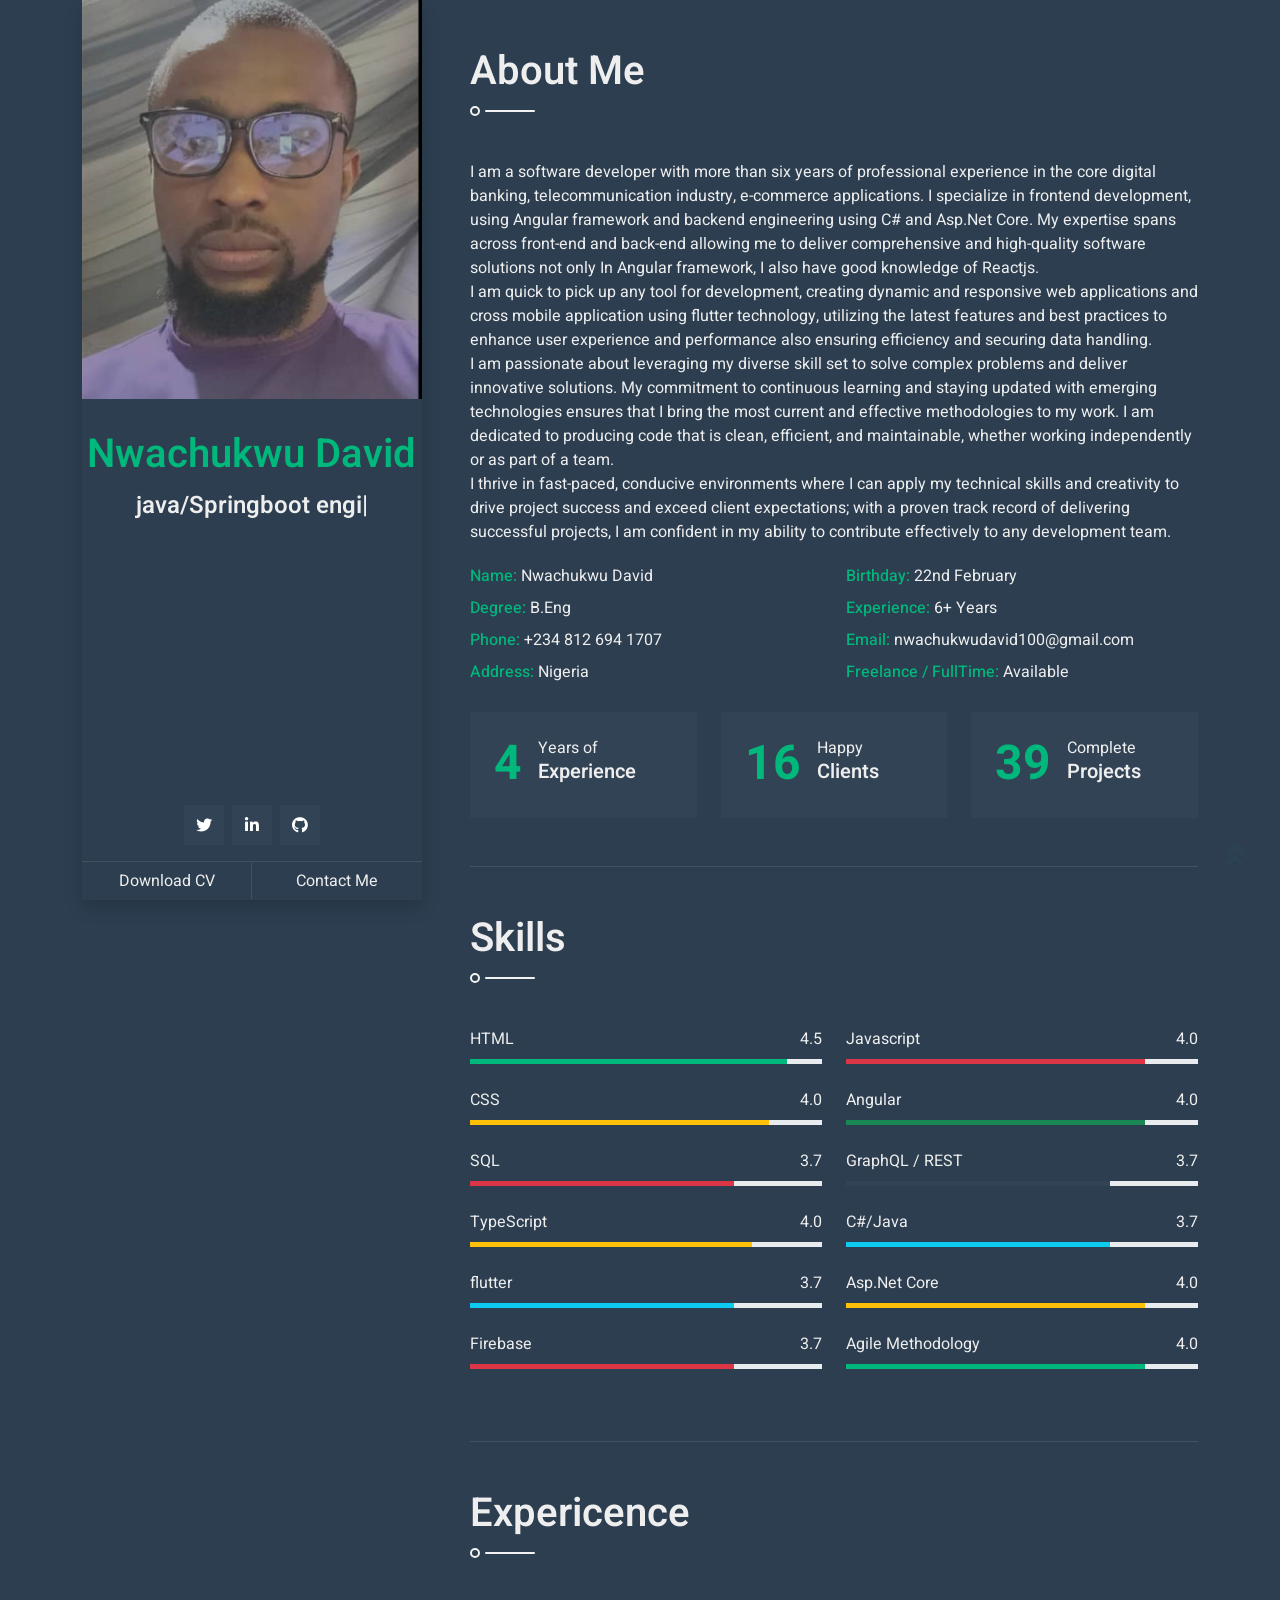
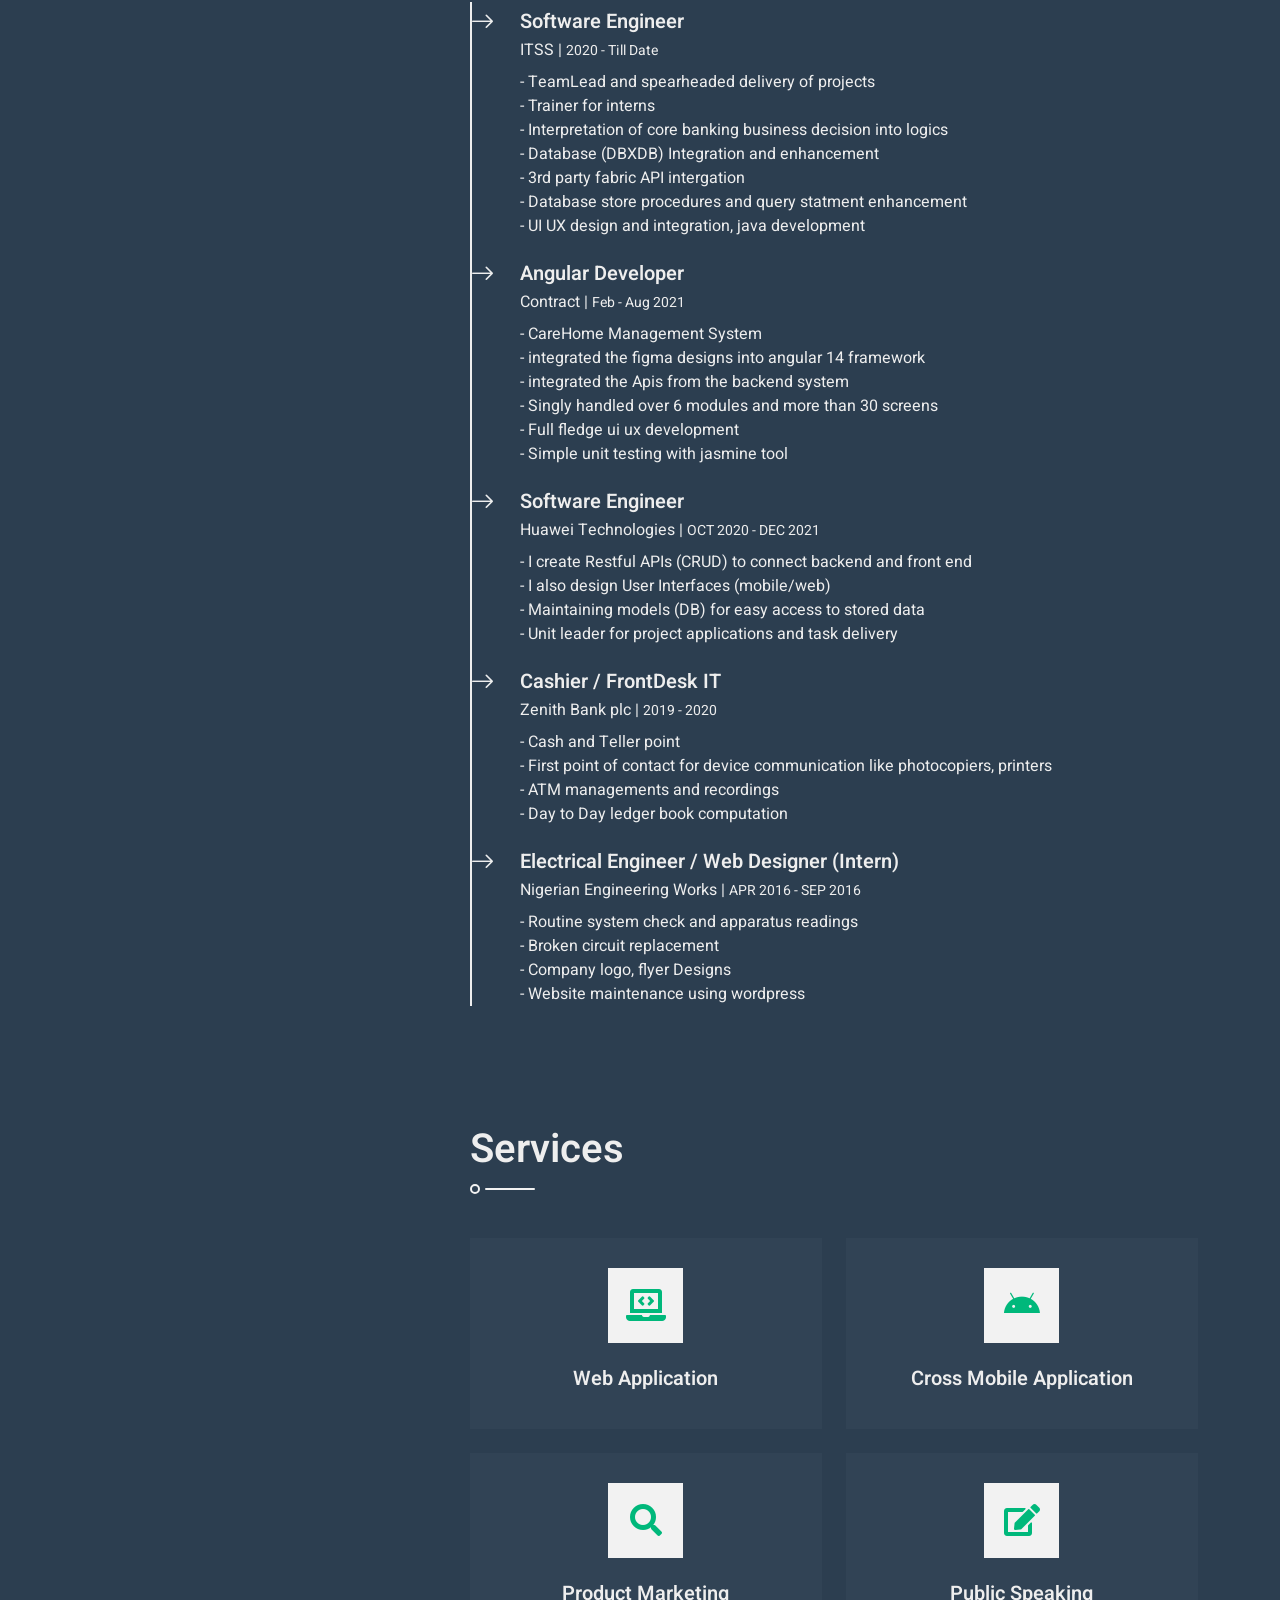
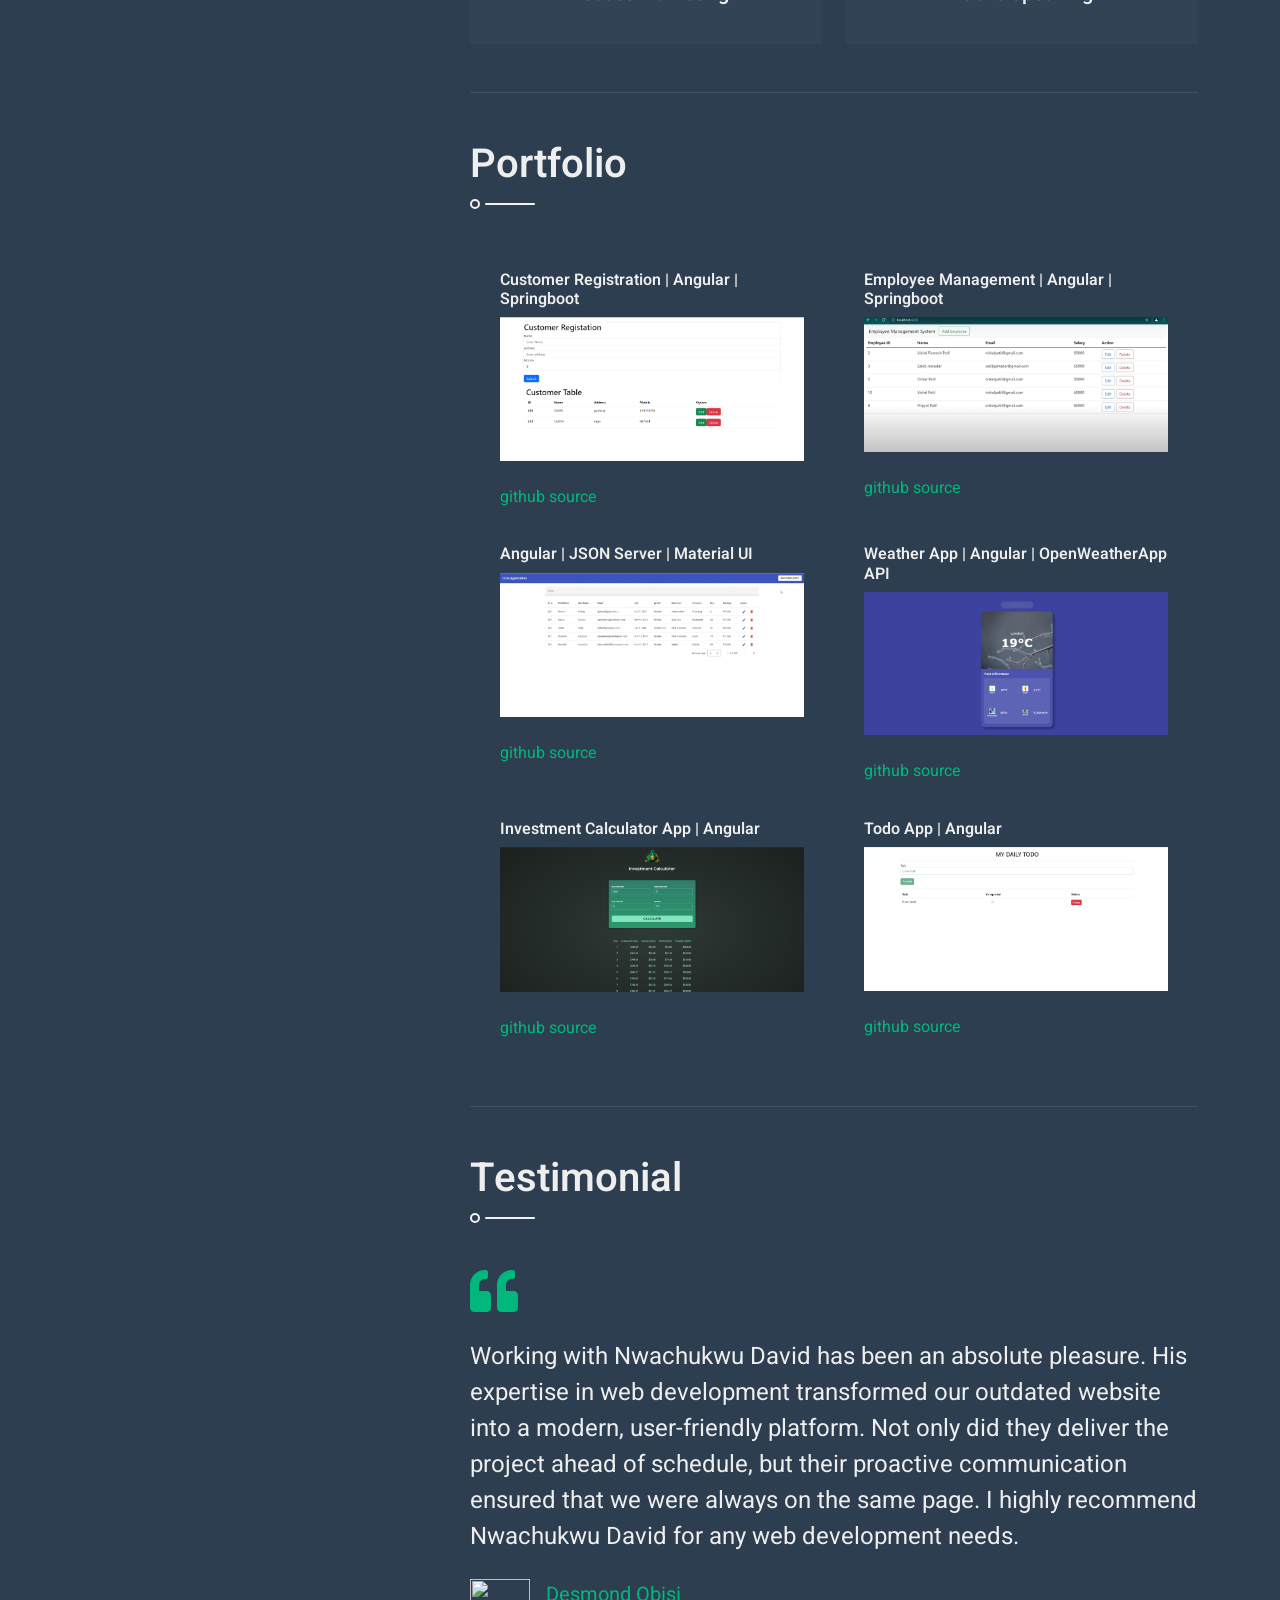
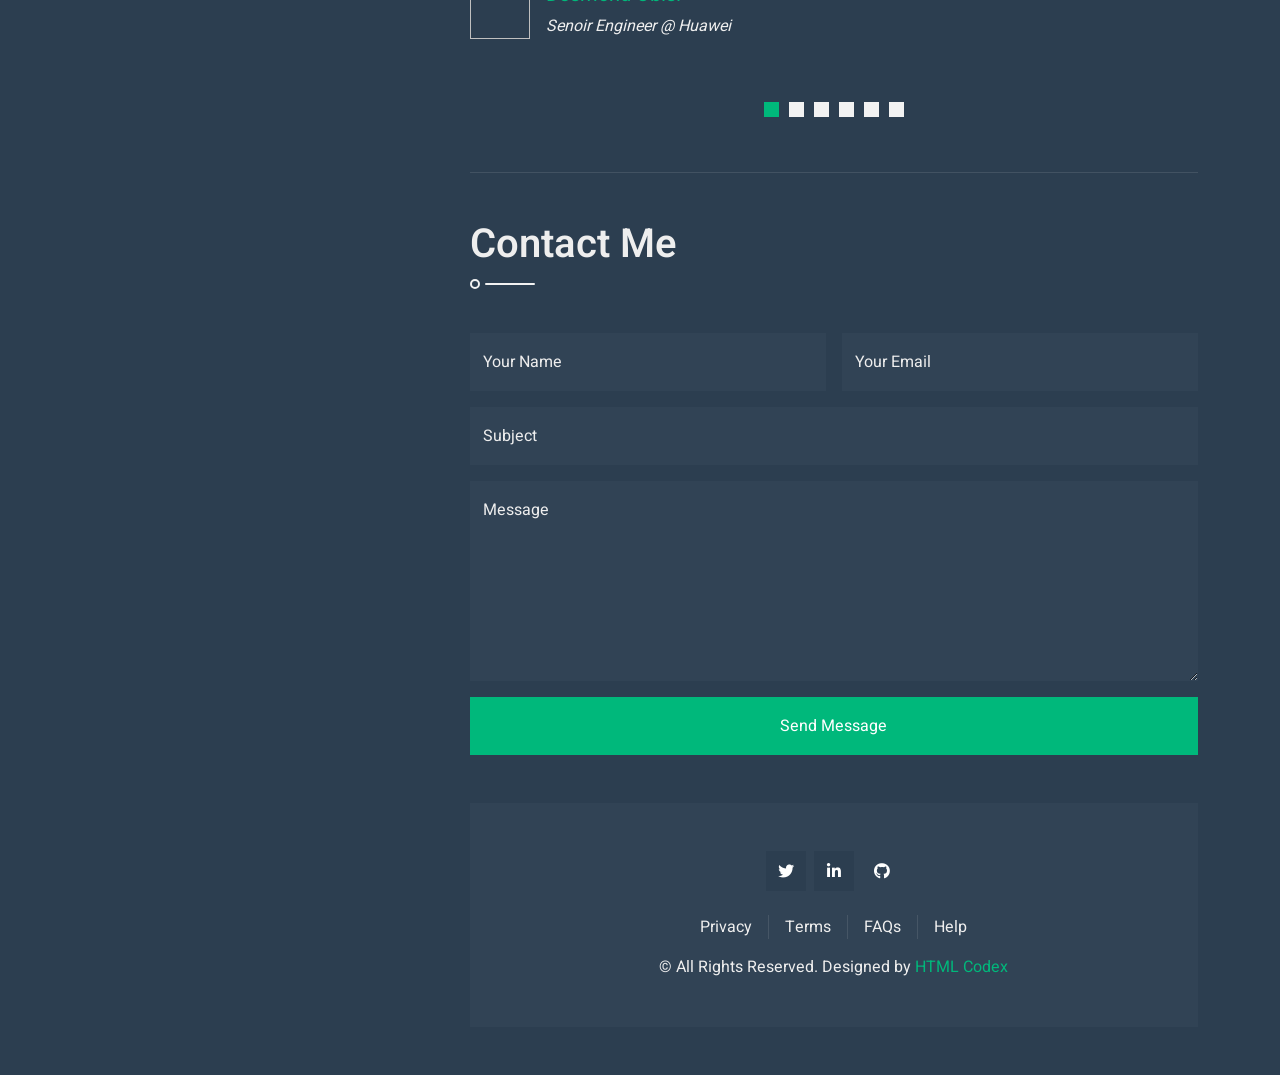
==== commit 415e6dfd: "Update index.html" ====
--- a/index.html
+++ b/index.html
@@ -80,7 +80,7 @@
                     <h1 class="text-primary mt-2">Nwachukwu David</h1>
                     <div class="mb-4" style="height: 22px;">
                         <h4 class="typed-text-output d-inline-block text-light"></h4>
-                        <div class="typed-text d-none"> Frontend Angular Developer, java/.Net Core developer </div>
+                        <div class="typed-text d-none"> java/Springboot engineer, Javascript/Nodejs developer </div>
                     </div>
                     <div class="d-flex justify-content-center mt-auto mb-3">
                         <a class="btn btn-secondary btn-square mx-1" href="https://x.com/davidsureway40"><i
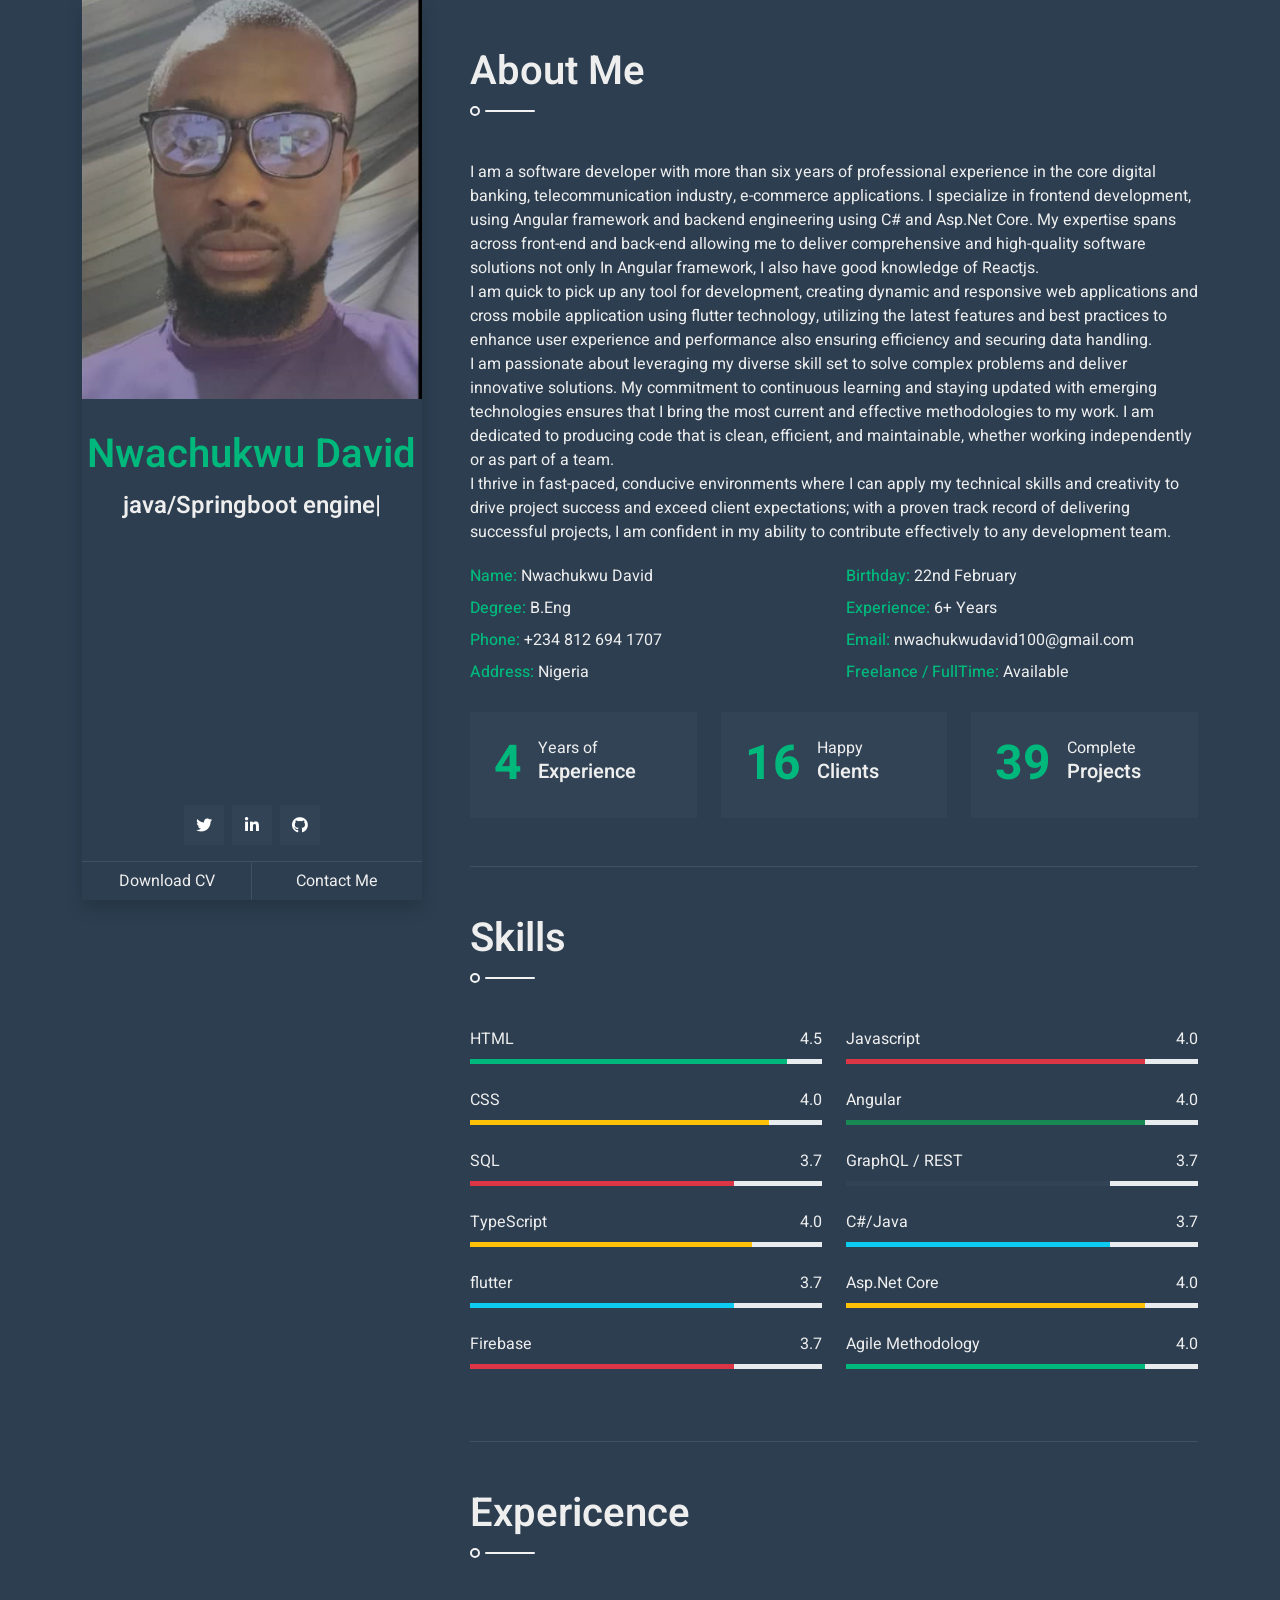
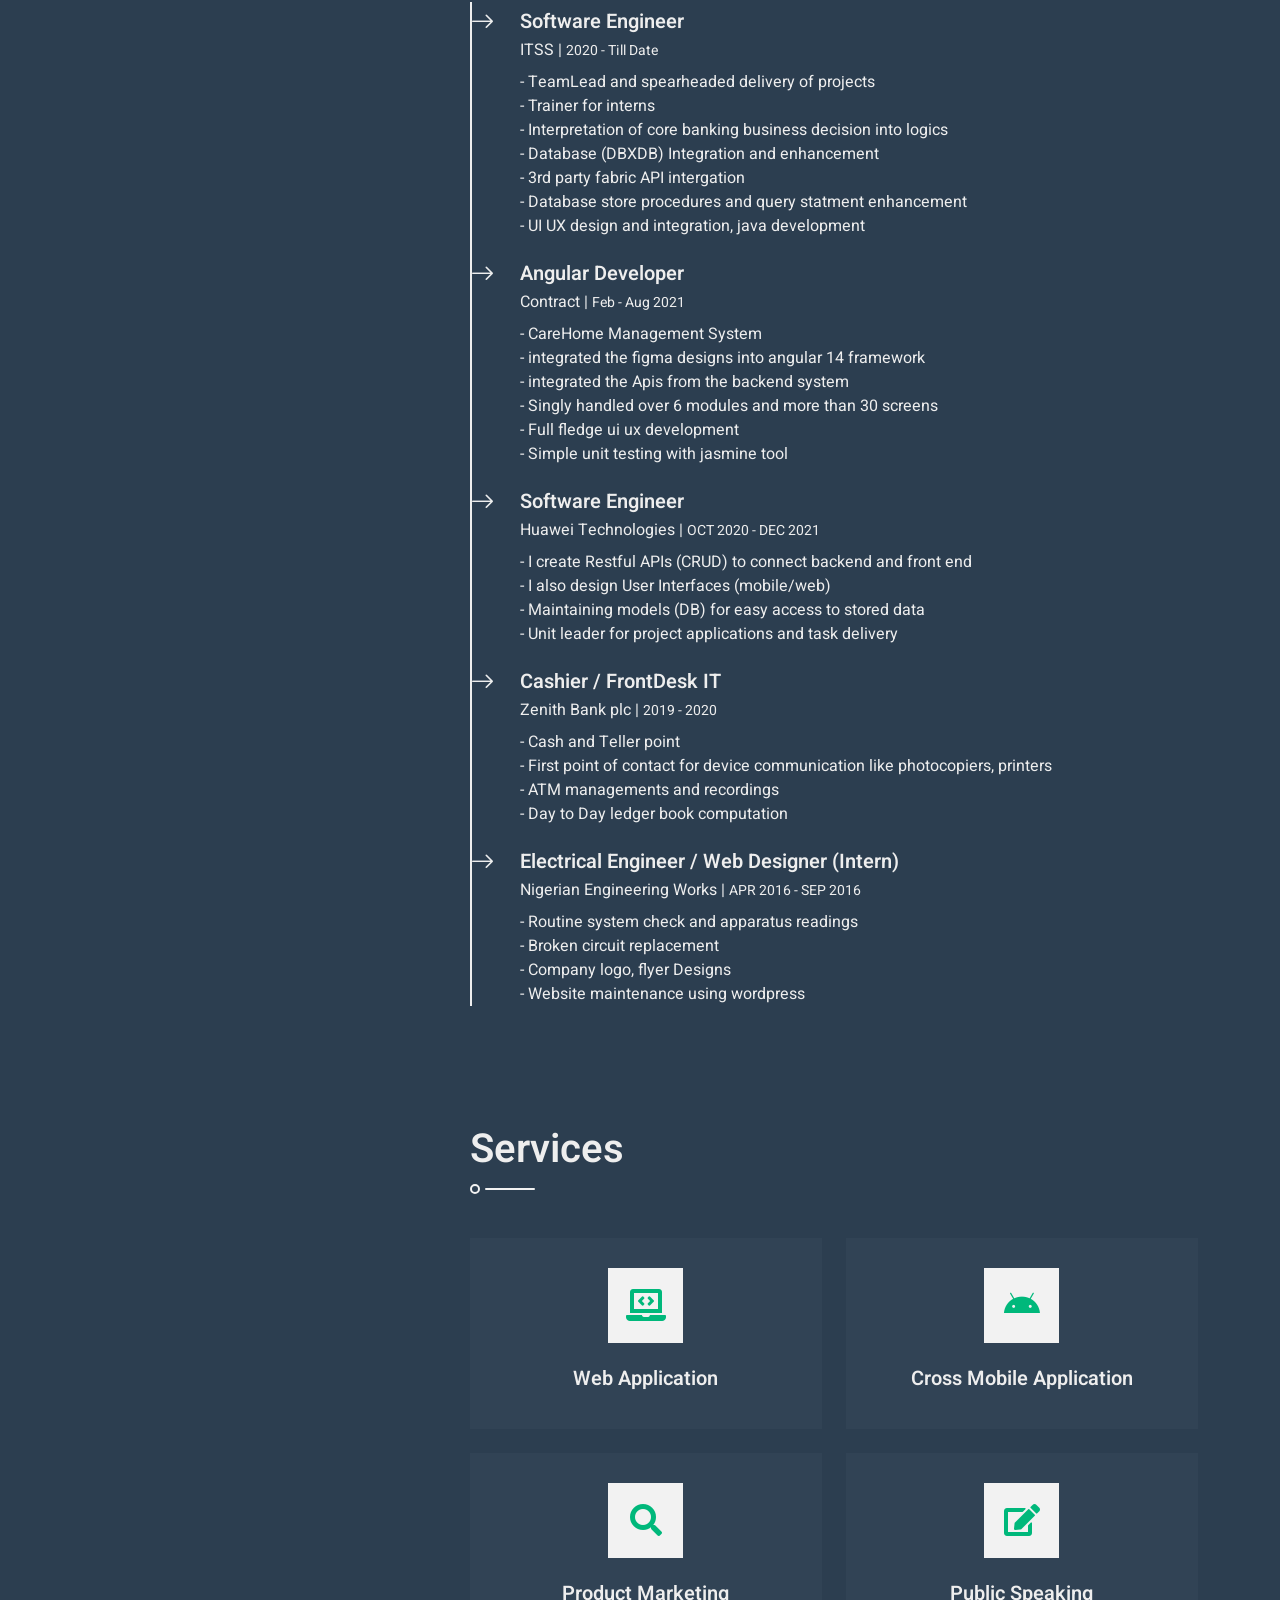
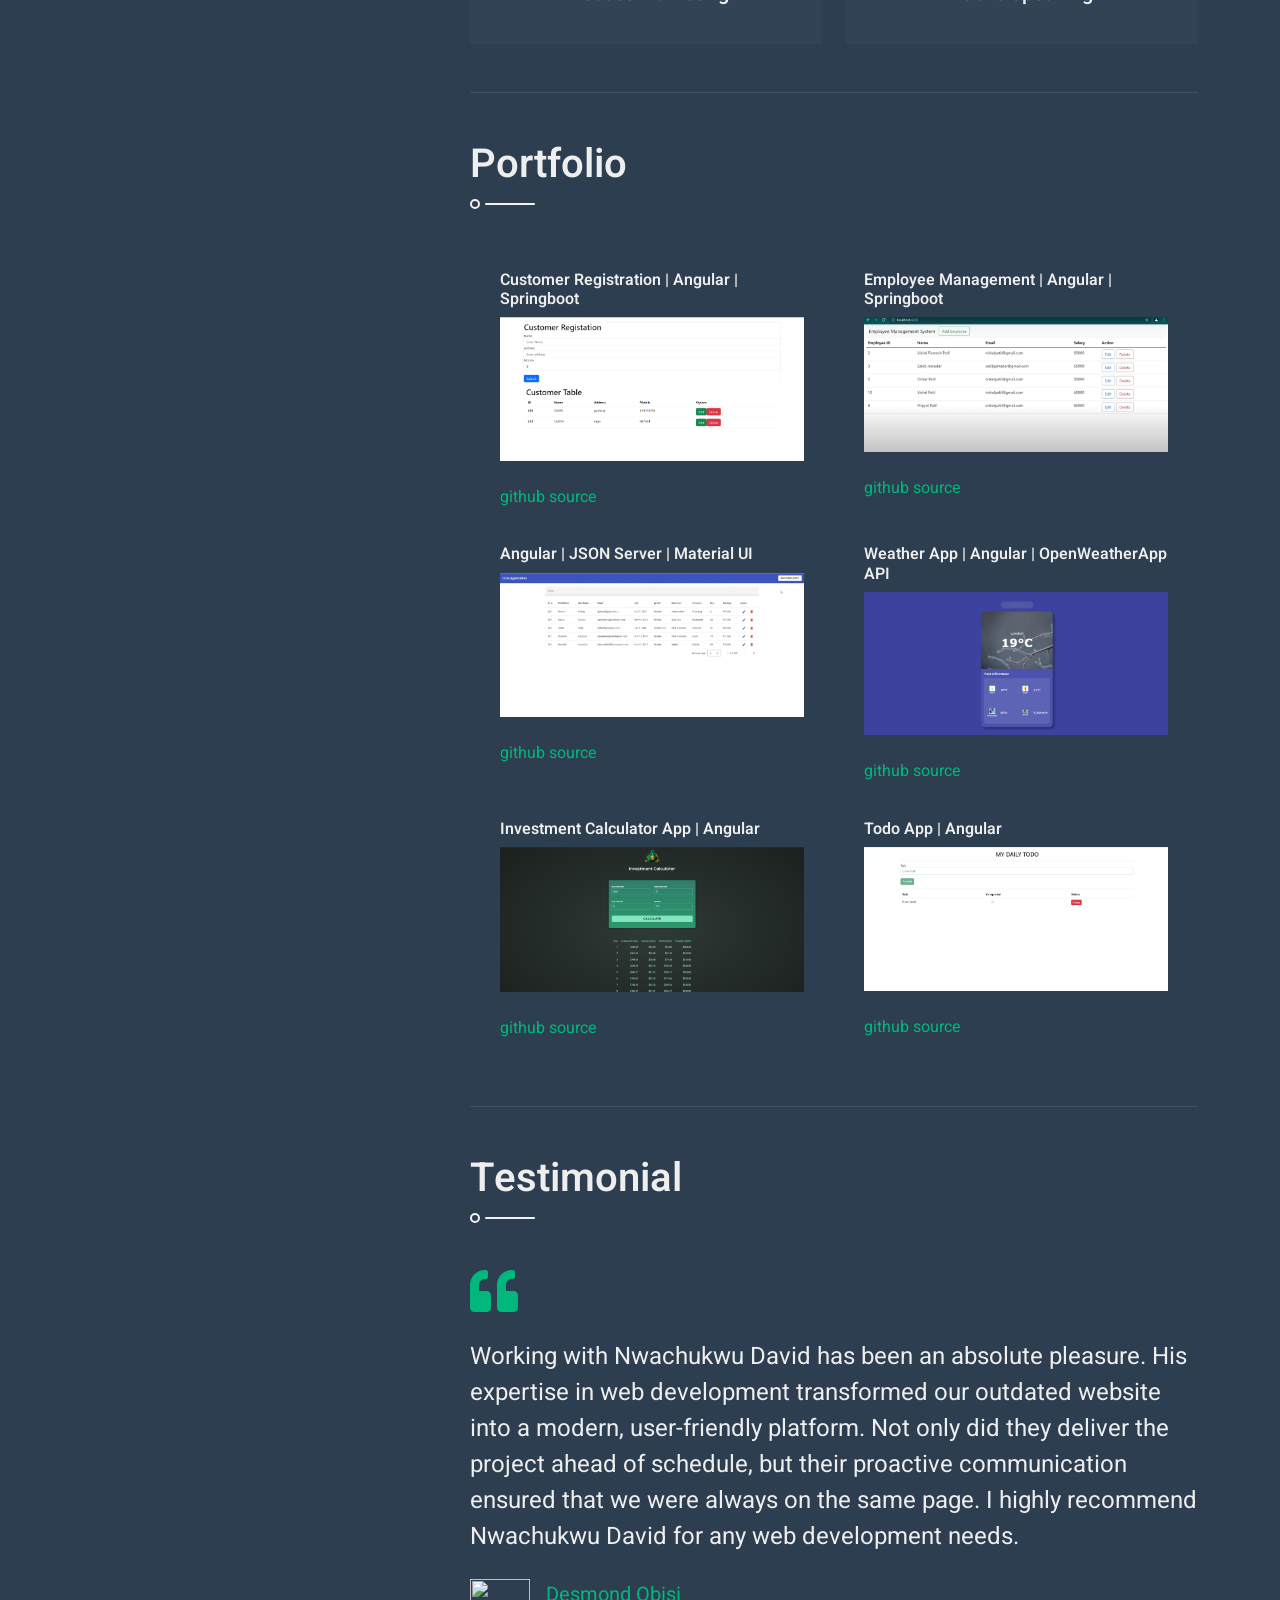
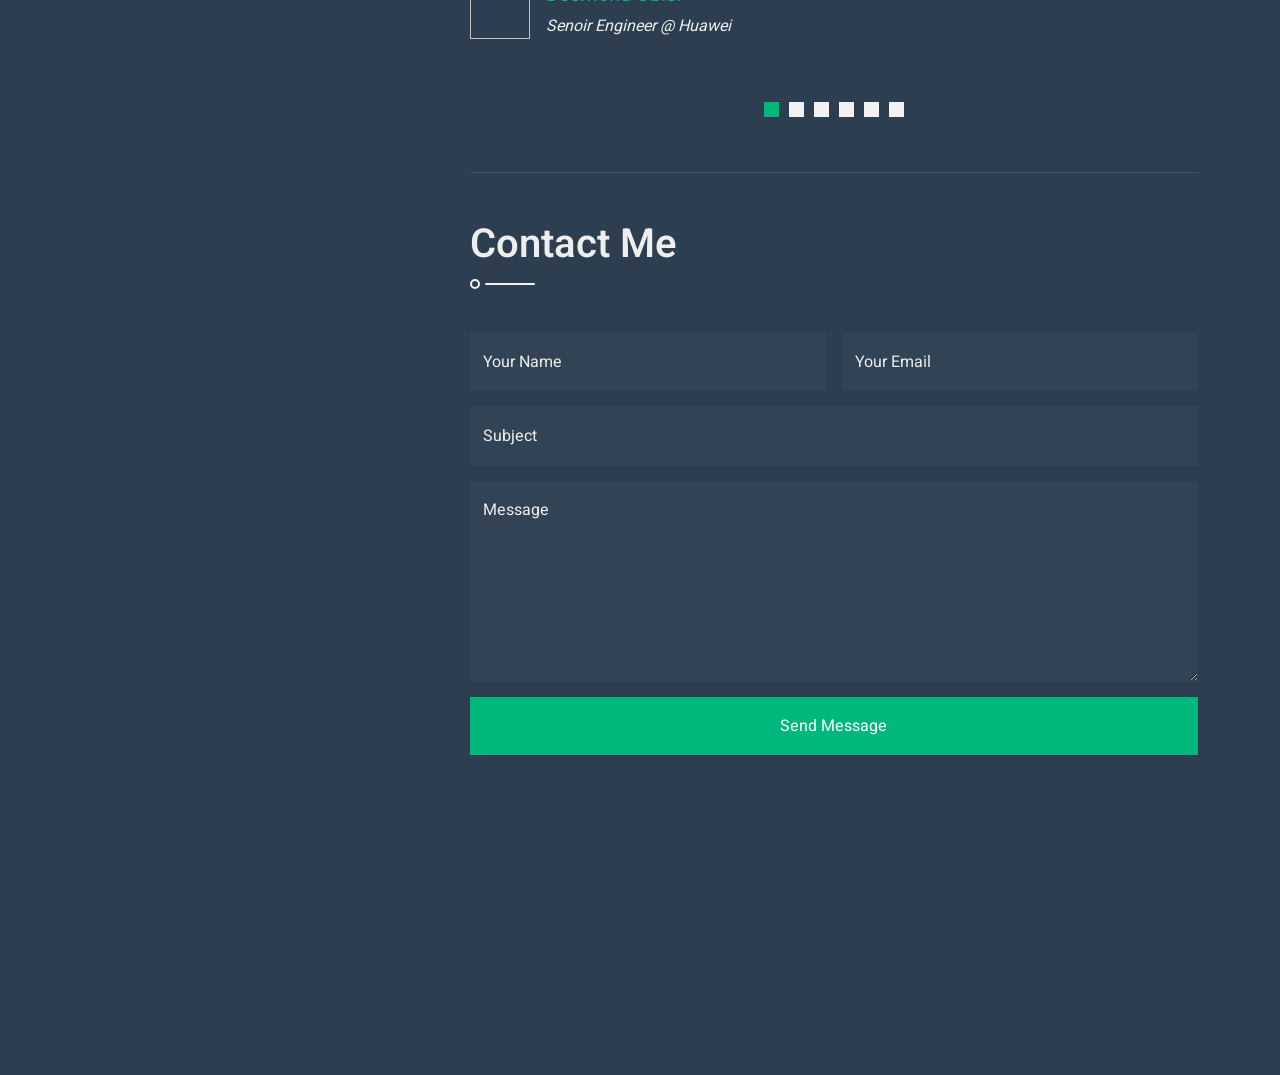
==== commit ce86564c: "Update index.html" ====
--- a/index.html
+++ b/index.html
@@ -80,7 +80,7 @@
                     <h1 class="text-primary mt-2">Nwachukwu David</h1>
                     <div class="mb-4" style="height: 22px;">
                         <h4 class="typed-text-output d-inline-block text-light"></h4>
-                        <div class="typed-text d-none"> java/Springboot engineer, Javascript/Nodejs developer </div>
+                        <div class="typed-text d-none"> java/Springboot engineer, Javascript/Nodejs engineer </div>
                     </div>
                     <div class="d-flex justify-content-center mt-auto mb-3">
                         <a class="btn btn-secondary btn-square mx-1" href="https://x.com/davidsureway40"><i
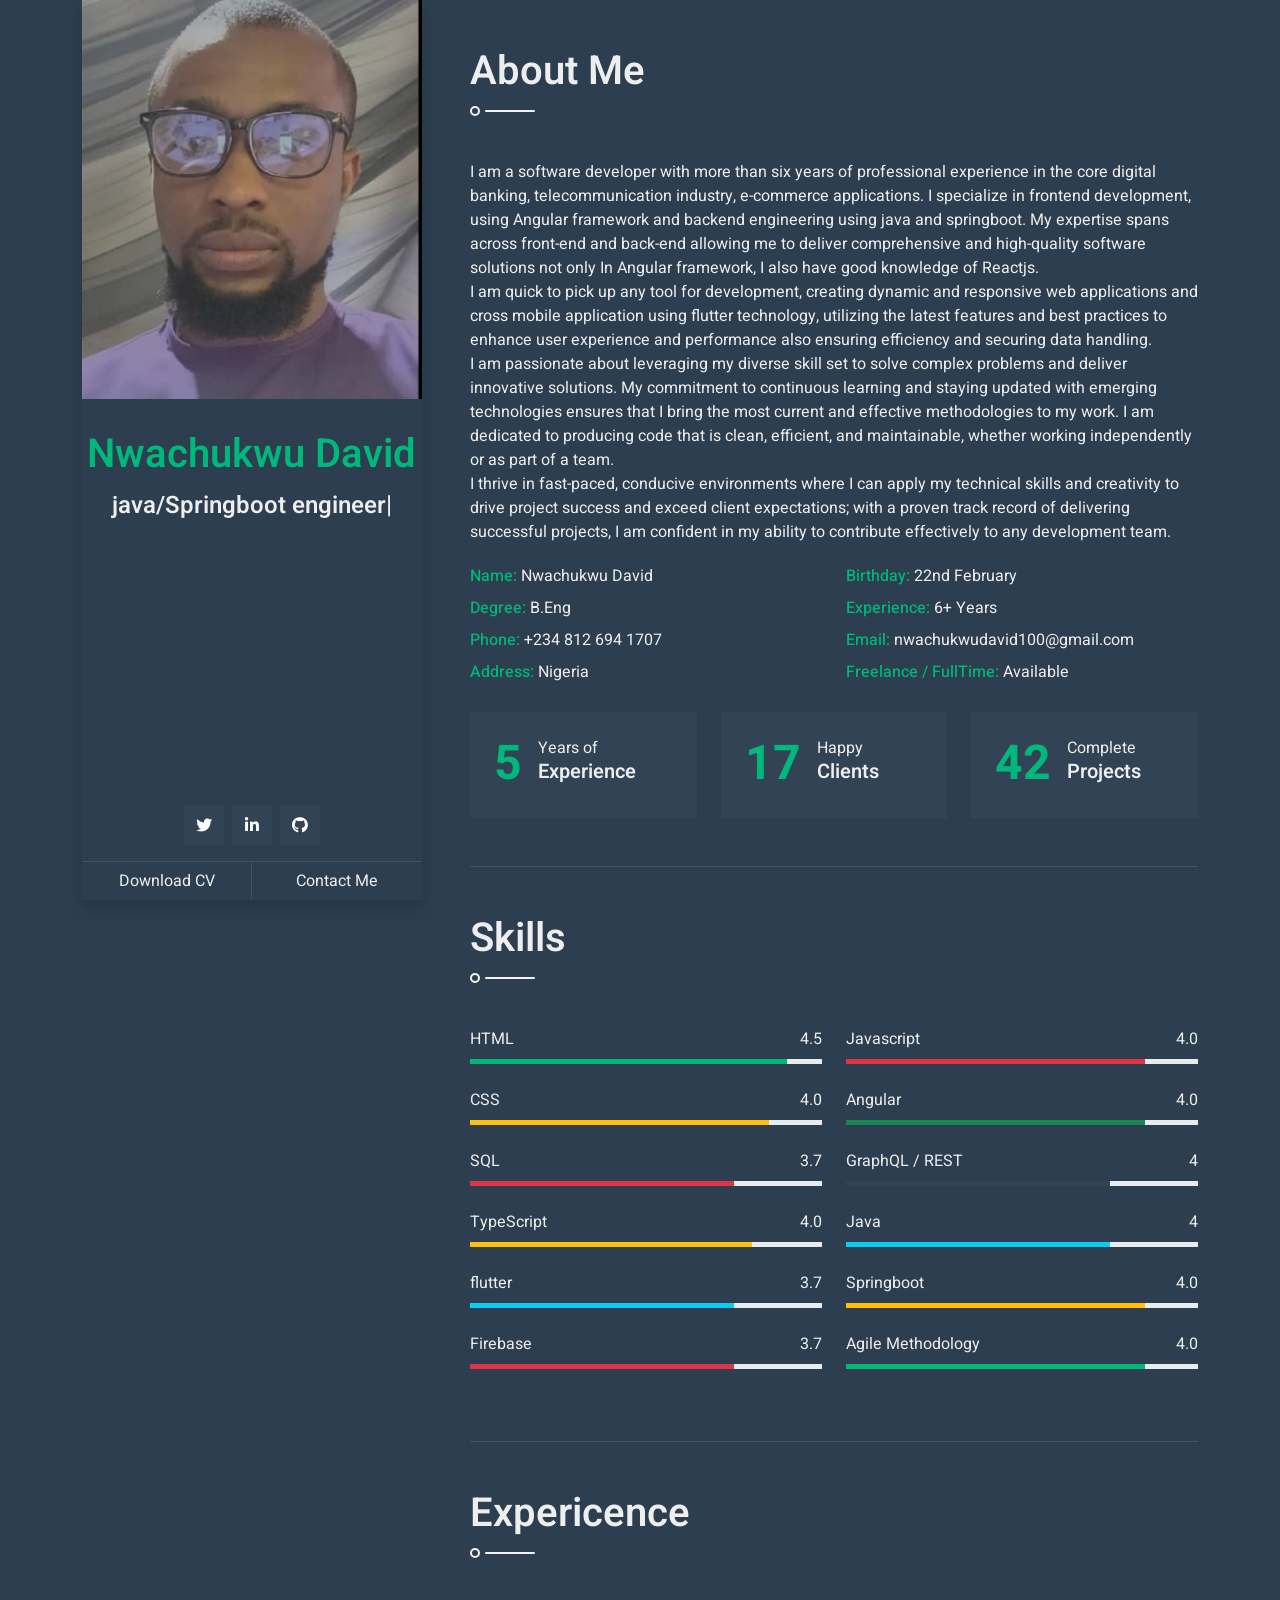
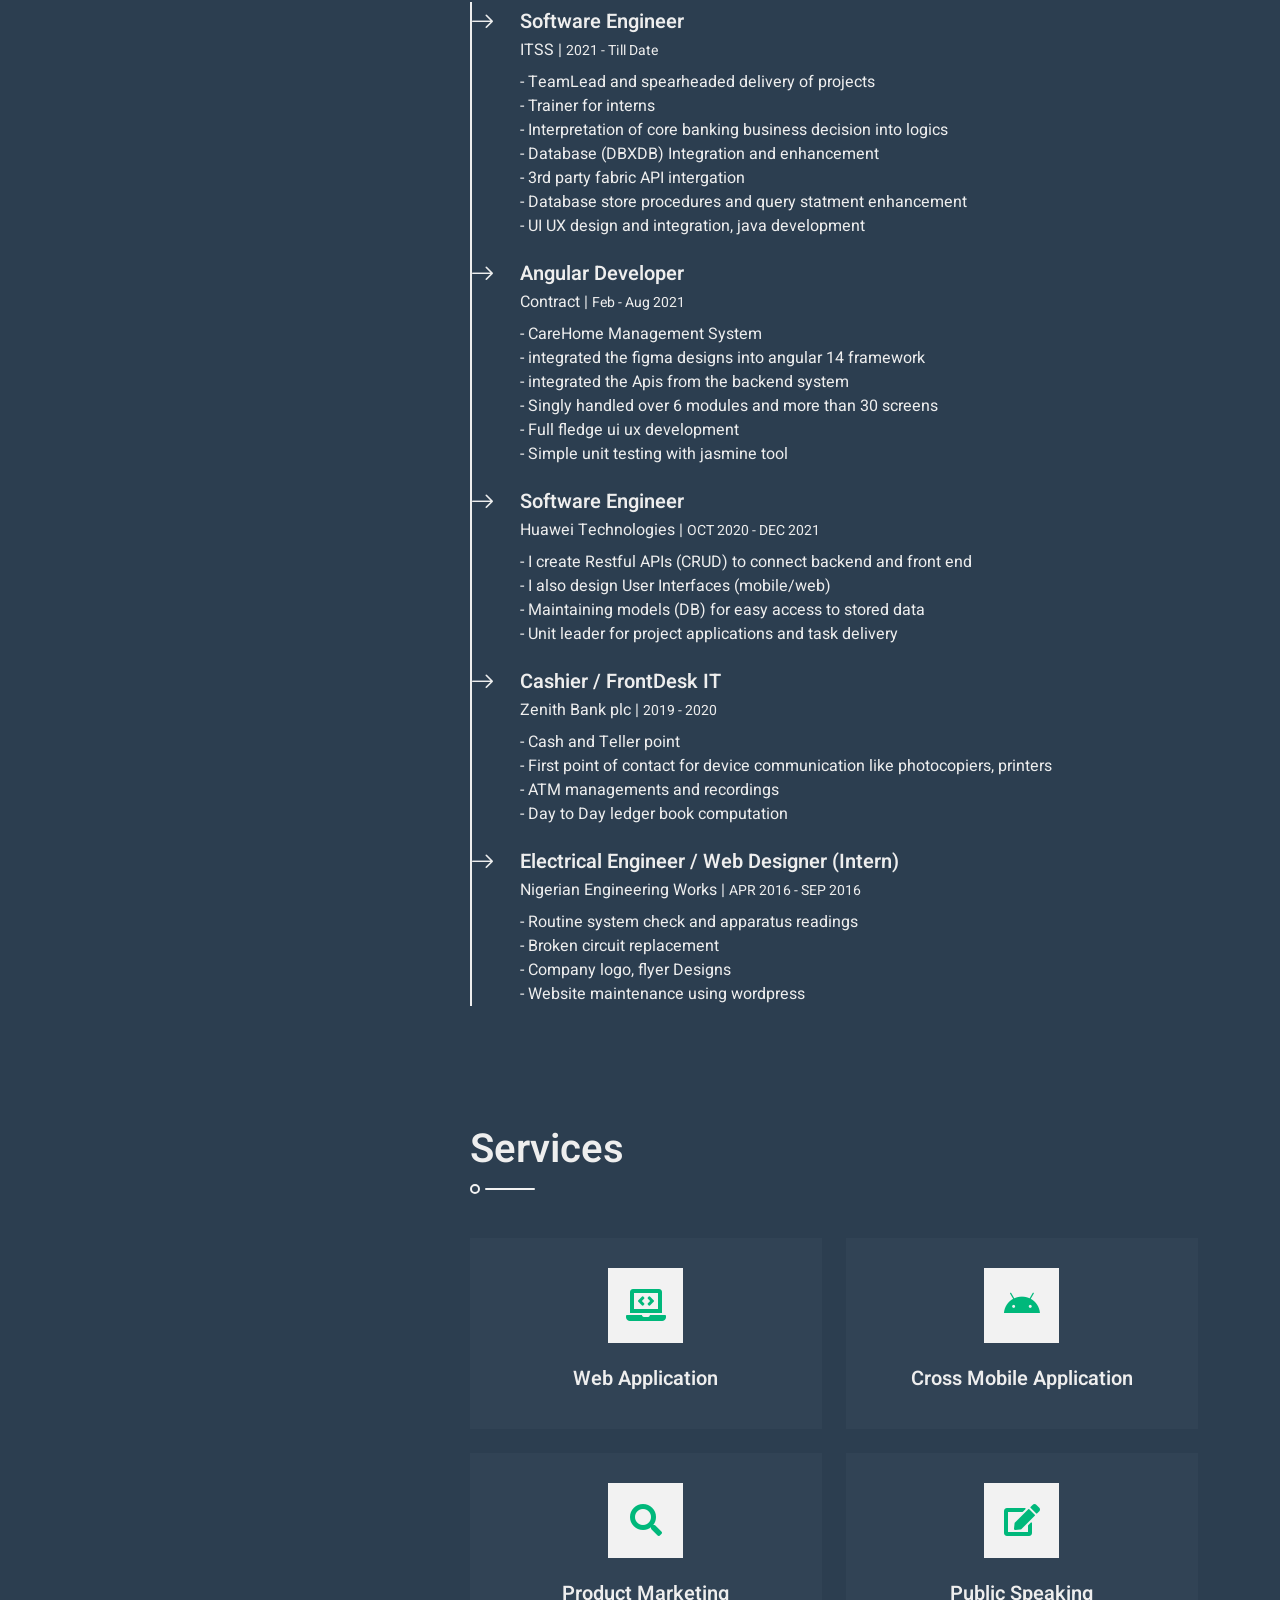
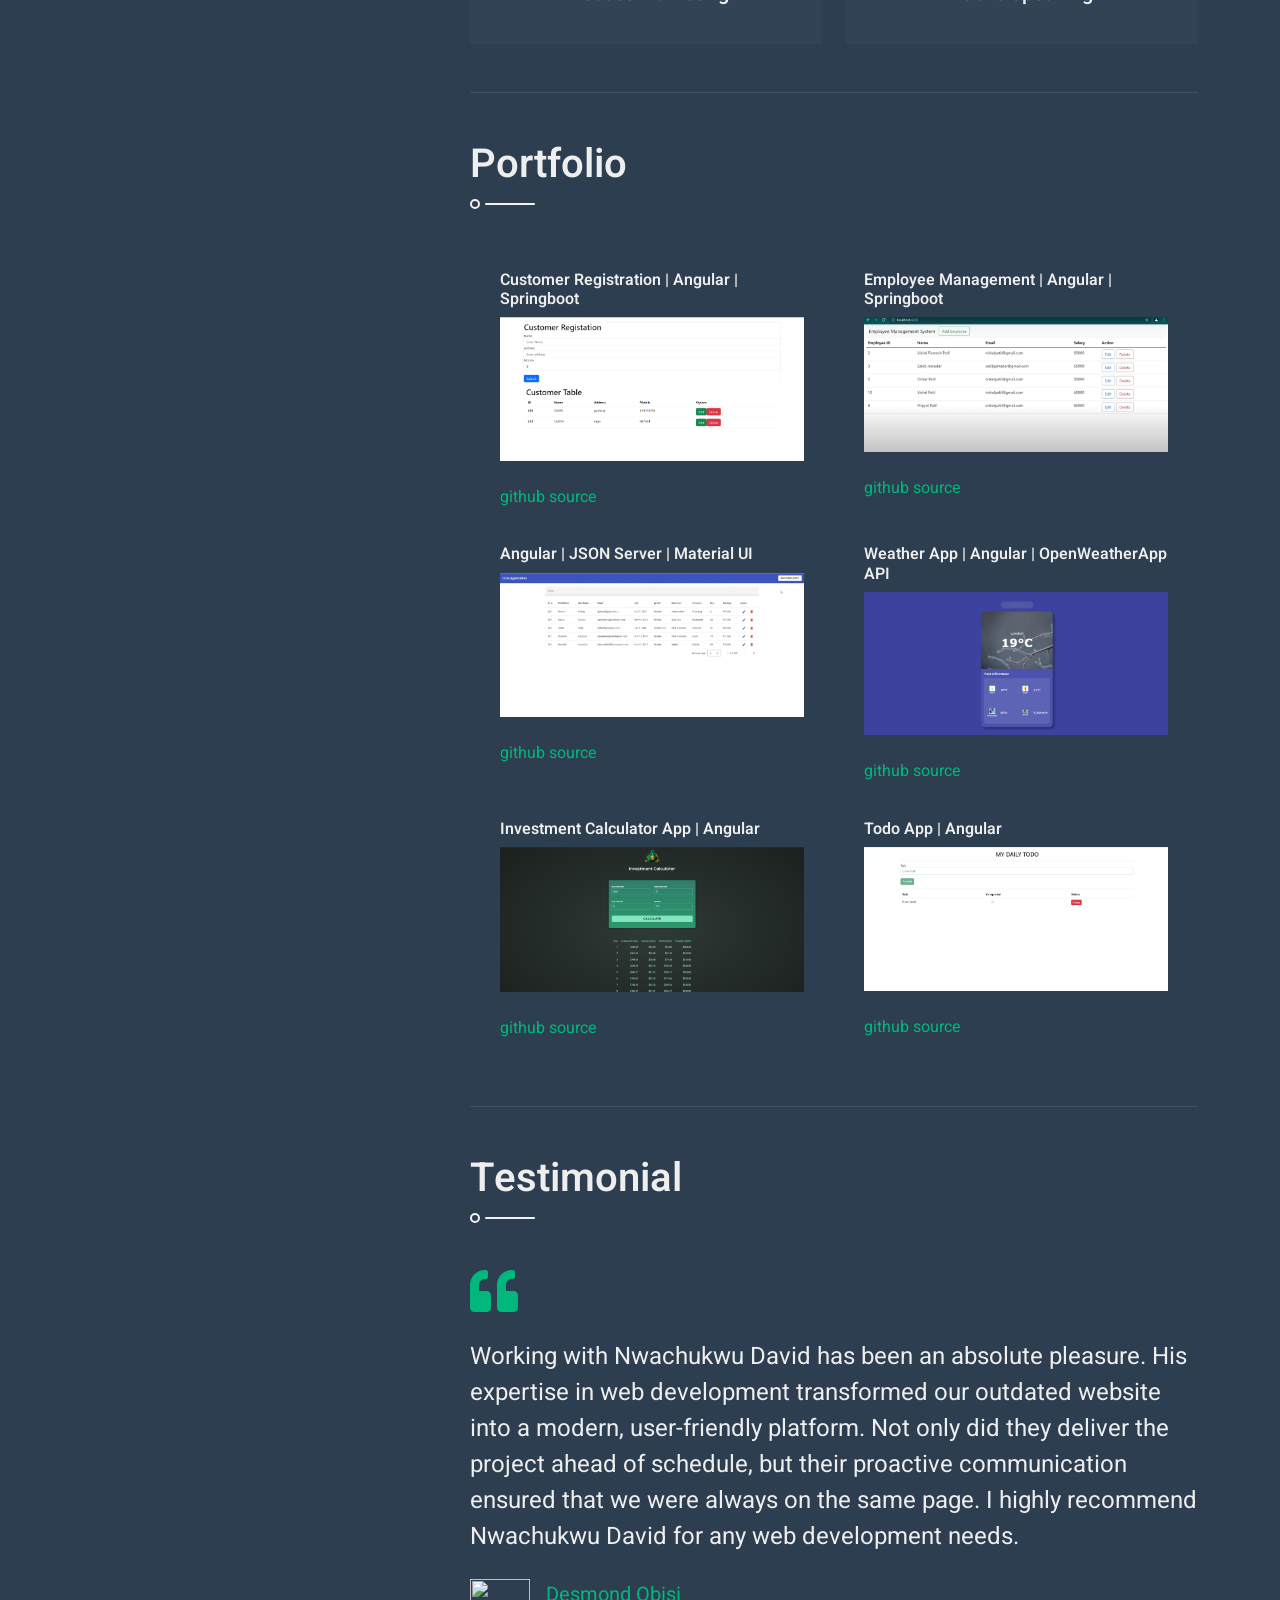
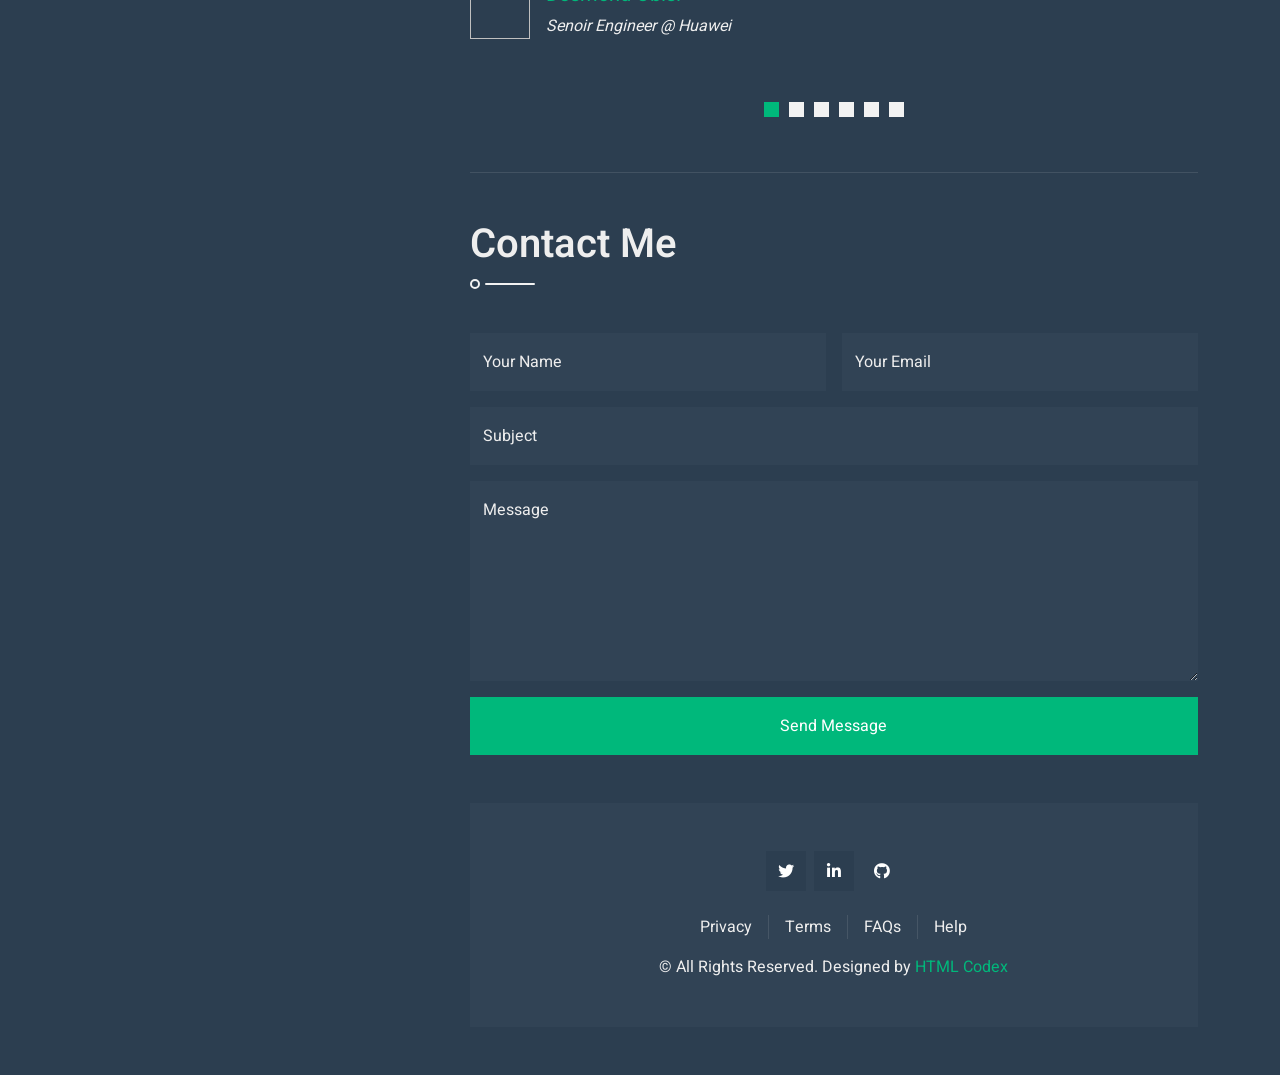
==== commit 462c4940: "Update index.html" ====
--- a/index.html
+++ b/index.html
@@ -107,7 +107,7 @@
                     <p>
                         I am a software developer with more than six years of professional experience in the core digital banking, 
                         telecommunication industry, e-commerce applications. 
-                        I specialize in frontend development, using Angular framework and backend engineering using C# and Asp.Net Core.
+                        I specialize in frontend development, using Angular framework and backend engineering using java and springboot.
                         My expertise spans across front-end and back-end allowing me to deliver comprehensive and
                         high-quality software solutions not
                         only In Angular framework, I also have good knowledge of Reactjs. <br>
@@ -160,7 +160,7 @@
                     <div class="row g-4">
                         <div class="col-md-4 col-lg-6 col-xl-4">
                             <div class="d-flex bg-secondary p-4">
-                                <h1 class="flex-shrink-0 display-5 text-primary mb-0" data-toggle="counter-up">5</h1>
+                                <h1 class="flex-shrink-0 display-5 text-primary mb-0" data-toggle="counter-up">6</h1>
                                 <div class="ps-3">
                                     <p class="mb-0">Years of</p>
                                     <h5 class="mb-0">Experience</h5>
@@ -287,7 +287,7 @@
                             <div class="skill mb-4">
                                 <div class="d-flex justify-content-between">
                                     <p class="mb-2">GraphQL / REST</p>
-                                    <p class="mb-2">3.7</p>
+                                    <p class="mb-2">4</p>
                                 </div>
                                 <div class="progress">
                                     <div class="progress-bar bg-secondary" role="progressbar" aria-valuenow="75"
@@ -298,8 +298,8 @@
                             <!-- // -->
                             <div class="skill mb-4">
                                 <div class="d-flex justify-content-between">
-                                    <p class="mb-2"> C#/Java </p>
-                                    <p class="mb-2">3.7</p>
+                                    <p class="mb-2"> Java </p>
+                                    <p class="mb-2">4</p>
                                 </div>
                                 <div class="progress">
                                     <div class="progress-bar bg-info" role="progressbar" aria-valuenow="75"
@@ -311,7 +311,7 @@
                             <!-- // -->
                             <div class="skill mb-4">
                                 <div class="d-flex justify-content-between">
-                                    <p class="mb-2">Asp.Net Core</p>
+                                    <p class="mb-2">Springboot</p>
                                     <p class="mb-2">4.0</p>
                                 </div>
                                 <div class="progress">
@@ -344,7 +344,7 @@
                             <span class="bi bi-arrow-right fs-4 text-light position-absolute"
                                 style="top: -5px; left: -50px;"></span>
                             <h5 class="mb-1">Software Engineer</h5>
-                            <p class="mb-2">ITSS | <small>2020 - Till Date</small></p>
+                            <p class="mb-2">ITSS | <small>2021 - Till Date</small></p>
                             <p>
                                 - TeamLead and spearheaded delivery of projects <br>
                                 - Trainer for interns <br>
